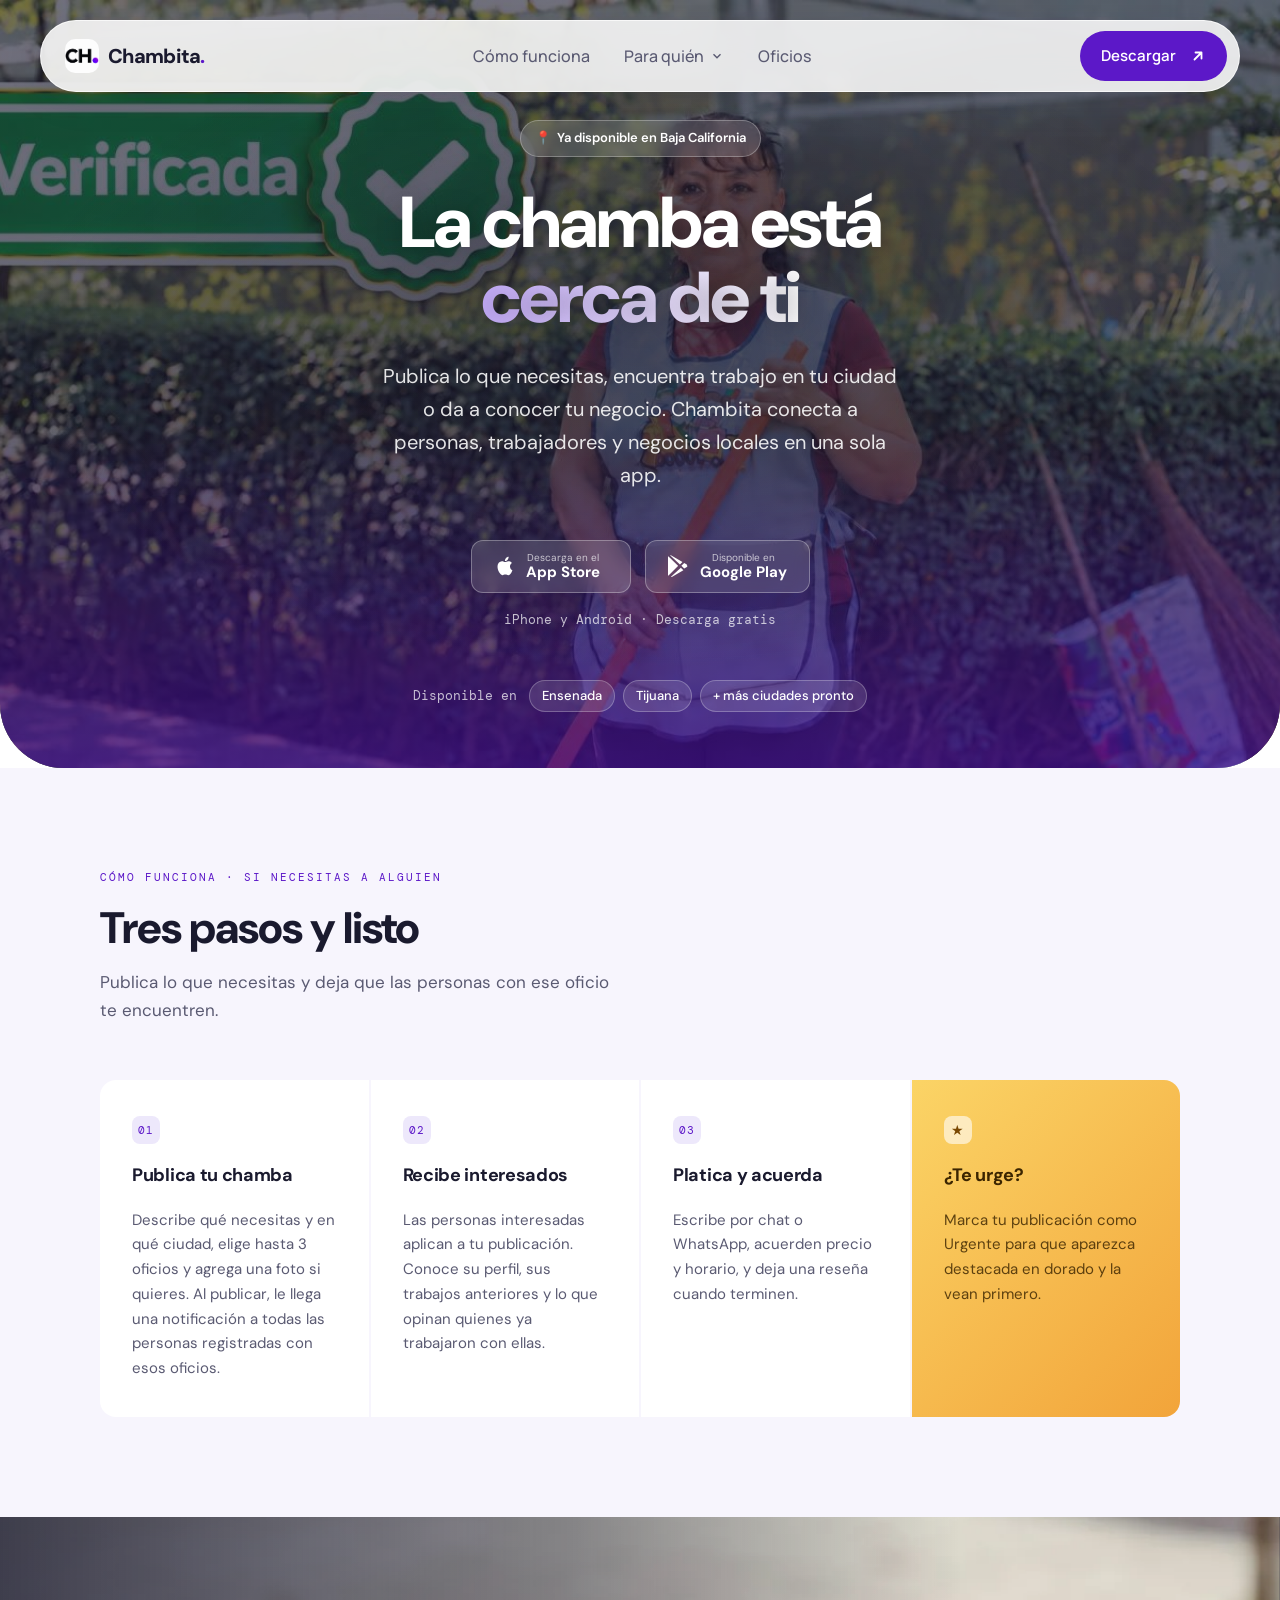
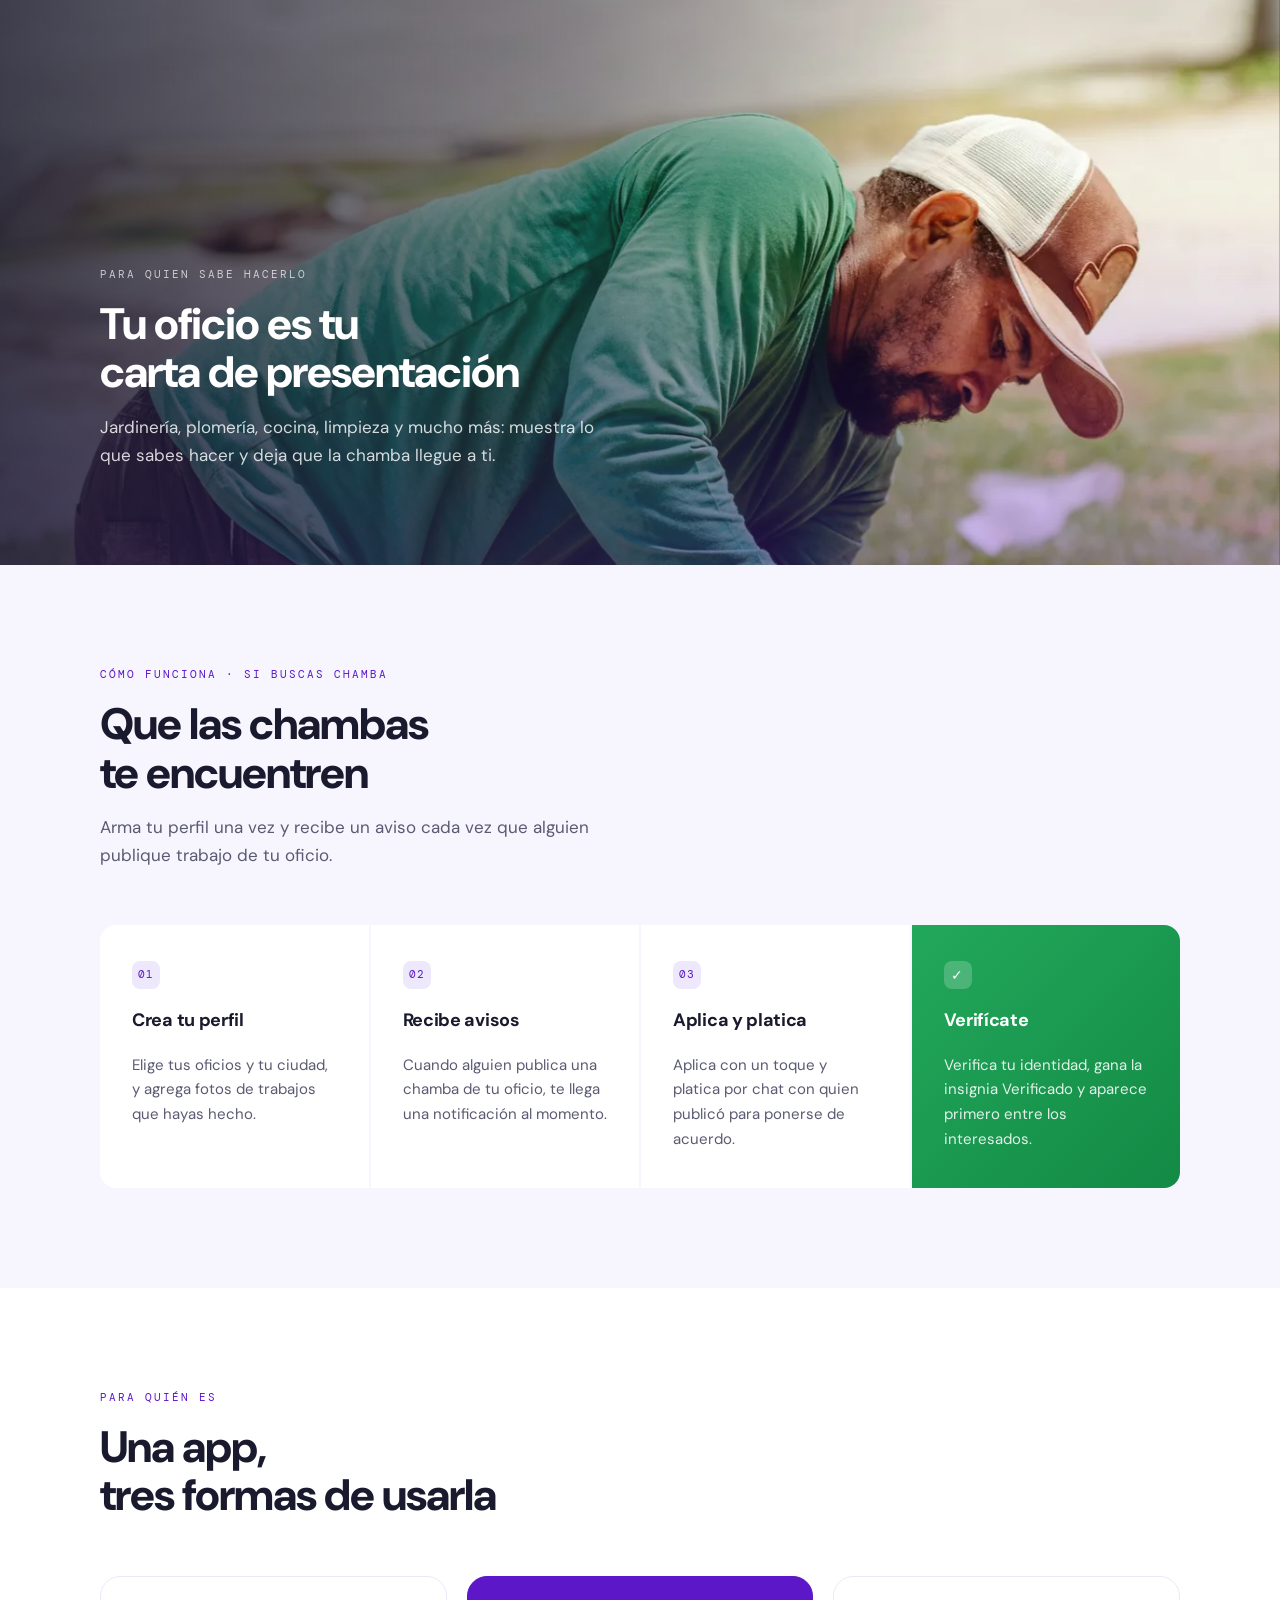
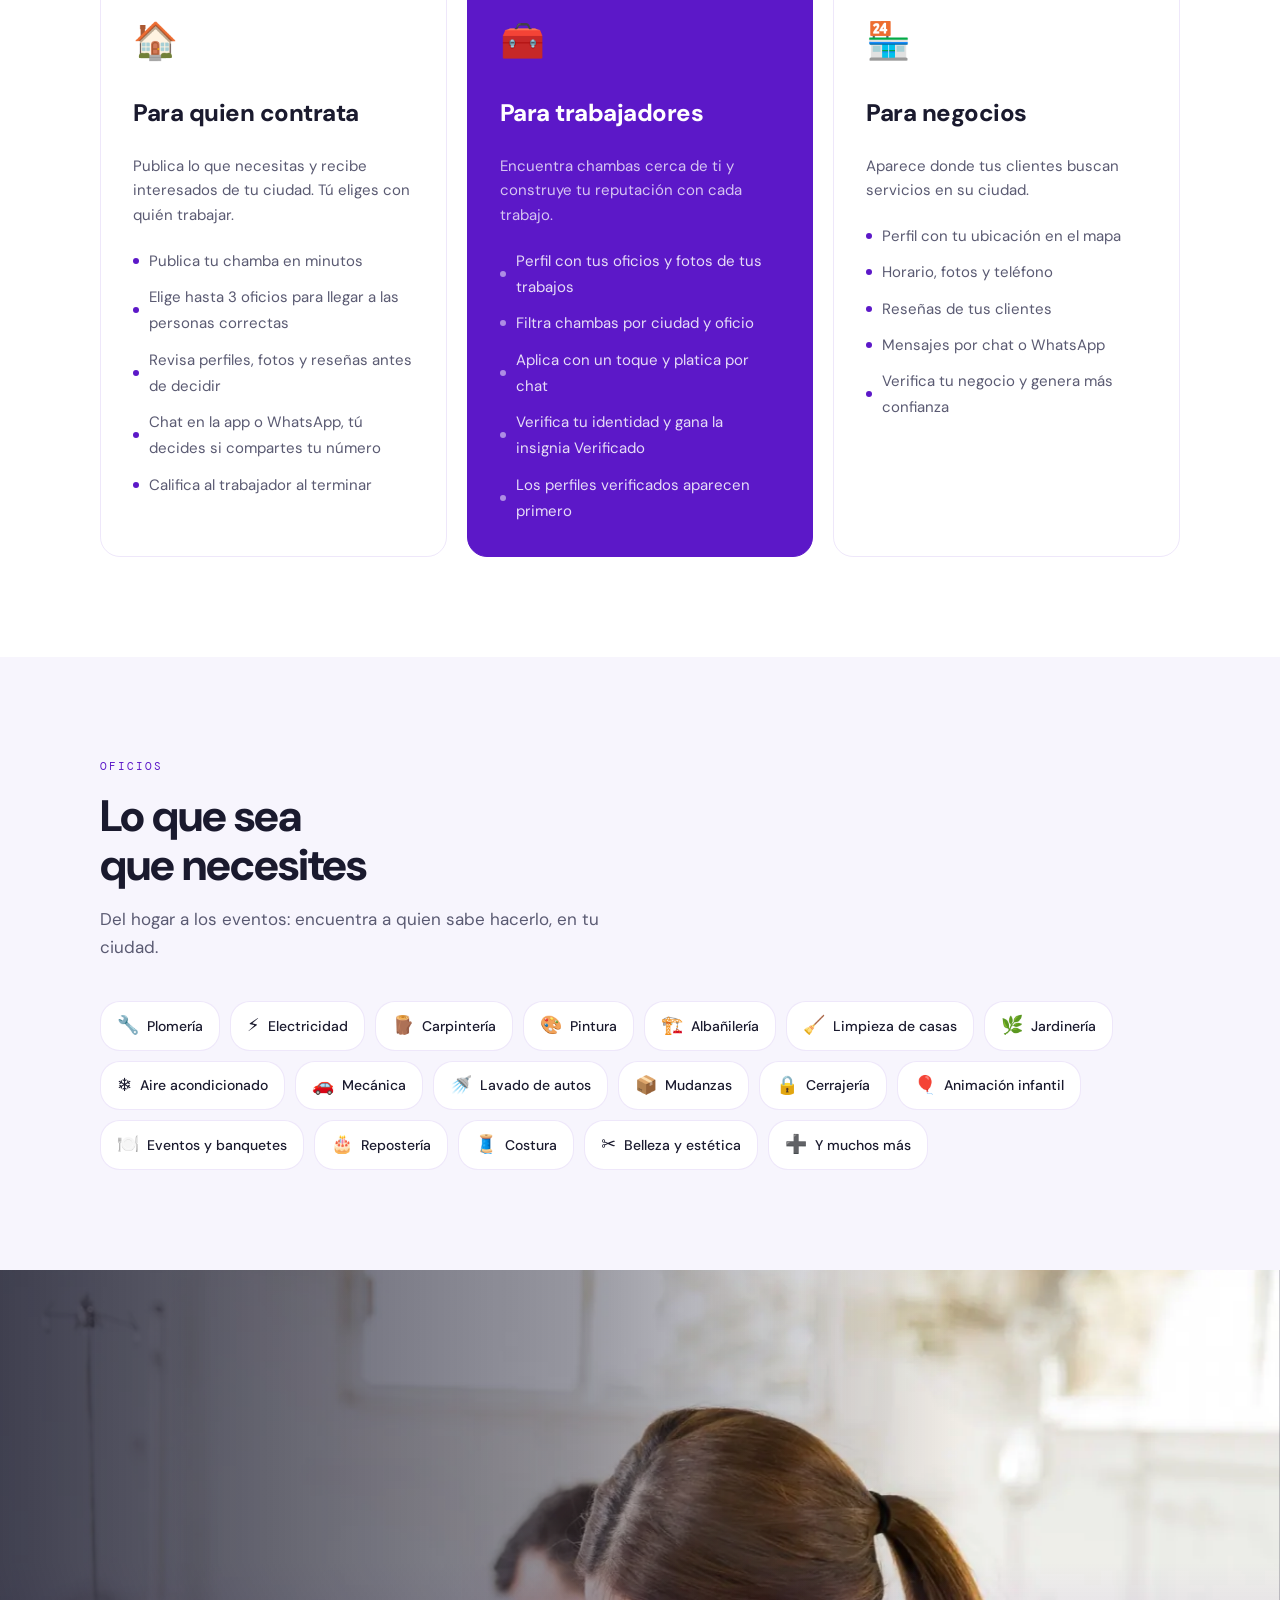
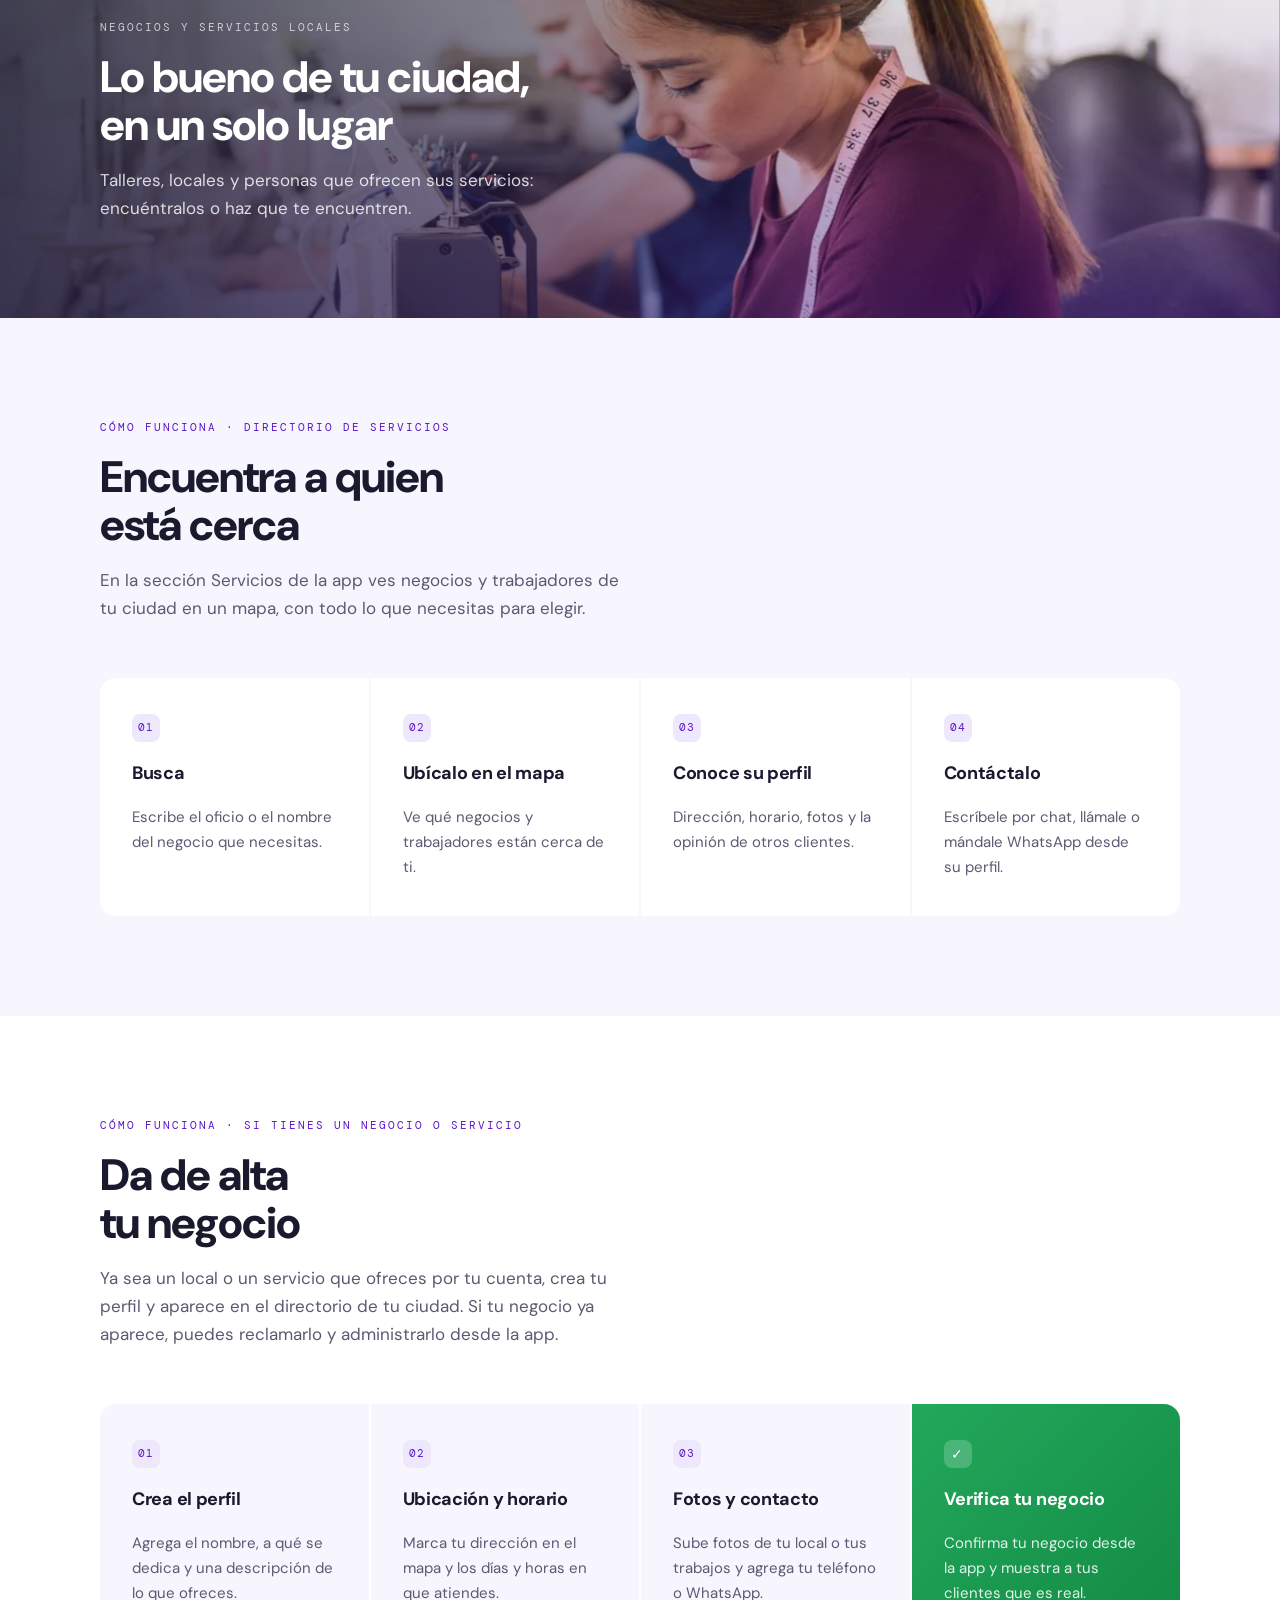
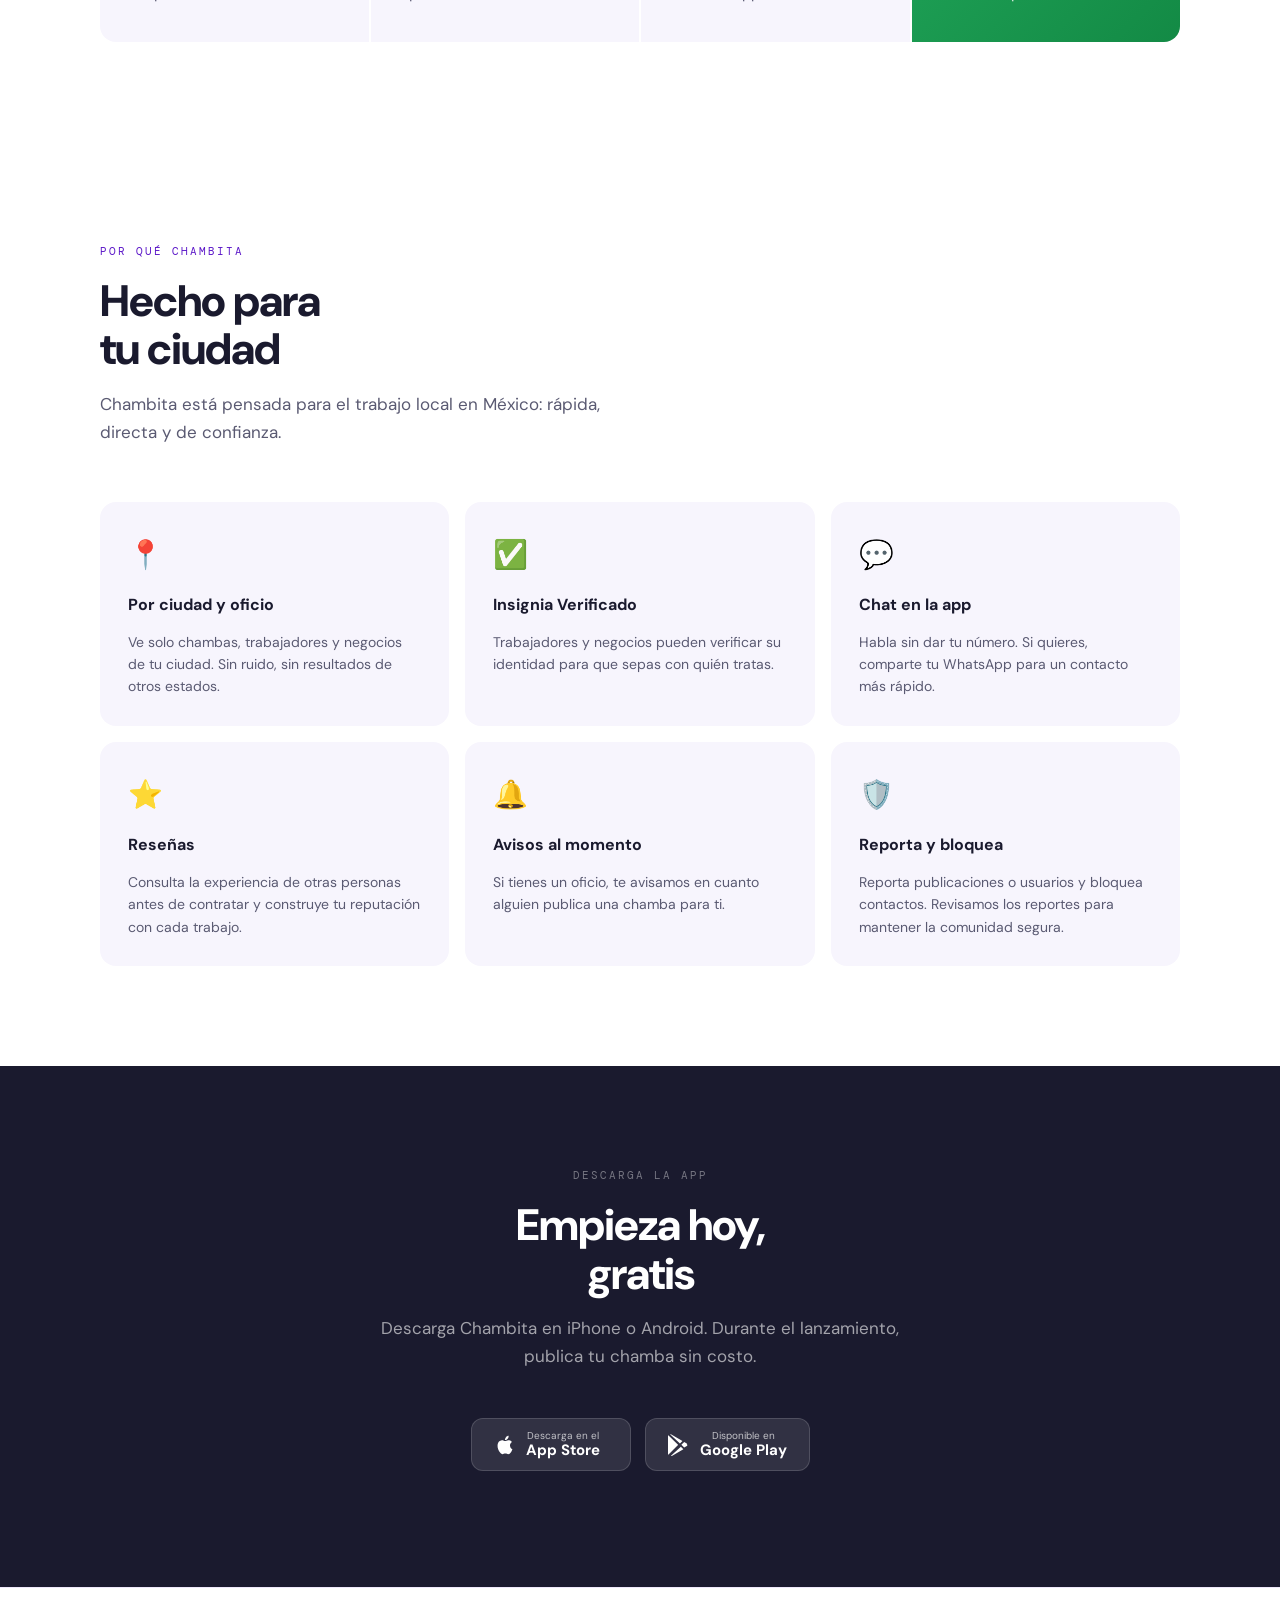
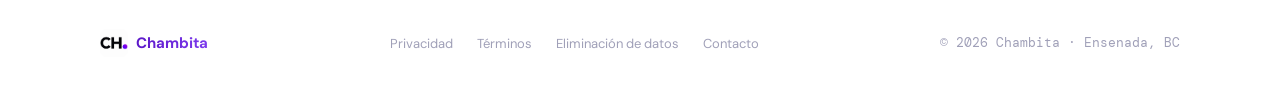
==== index.html @ f98dd7d7 "Add business sign-up section and rewrite parallax copy" ====
<!doctype html>
<html lang="es">
<head>
  <meta charset="UTF-8" />
  <meta name="viewport" content="width=device-width, initial-scale=1.0" />
  <meta name="apple-itunes-app" content="app-id=6762499947" />
  <title>Chambita — Encuentra quién te ayude o encuentra chamba cerca de ti</title>
  <meta name="description" content="Chambita es la app para publicar trabajos, encontrar chamba y descubrir trabajadores y negocios de tu ciudad. Plomería, limpieza, construcción, eventos y más. Gratis en iPhone y Android." />
  <link
    rel="stylesheet"
    href="https://fonts.googleapis.com/css2?family=Manrope:wght@500;600&display=swap"
  />
  <link rel="stylesheet" href="/assets/css/base.css" />
  <link rel="stylesheet" href="/assets/css/document-header.css" />
  <link rel="stylesheet" href="/assets/css/landing.css" />
  <link rel="stylesheet" href="/assets/css/navigation.css" />
  <script src="/assets/js/navigation.js" defer></script>
</head>
<body>

  <a class="skip-link" href="#contenido">Saltar al contenido</a>
  <header class="landing-header" data-navigation>
    <a href="/" class="landing-brand" aria-label="Chambita, inicio">
      <img src="/assets/images/brand/chambita_logo.png" alt="" width="34" height="34" />
      <span>Chambita<span class="brand-dot">.</span></span>
    </a>
    <nav class="landing-nav" id="landing-nav" aria-label="Navegación principal">
      <a class="nav-link" href="#como-funciona">Cómo funciona</a>
      <div class="nav-disclosure">
        <a class="nav-link nav-fallback" href="#para-quien">Para quién</a>
        <button class="nav-link nav-disclosure-trigger" type="button" hidden aria-expanded="false" aria-controls="audience-panel">
          Para quién <svg viewBox="0 0 16 16" aria-hidden="true"><path d="m4 6 4 4 4-4" /></svg>
        </button>
        <div class="audience-panel" id="audience-panel" hidden>
          <p class="panel-eyebrow">¿Qué quieres hacer primero?</p>
          <div class="audience-options">
            <a class="audience-option" href="#como-funciona">
              <span class="audience-symbol" aria-hidden="true"><svg viewBox="0 0 24 24" aria-hidden="true"><path d="M3.5 10.5 12 3.5l8.5 7M5.5 9v11h13V9M10 20v-6h4v6" /></svg></span>
              <span><strong>Necesito contratar</strong><small>Publica tu chamba y recibe interesados de tu ciudad.</small></span>
            </a>
            <a class="audience-option" href="#buscar-chamba">
              <span class="audience-symbol" aria-hidden="true"><svg viewBox="0 0 16 16" aria-hidden="true"><path d="M4.5 11.5 11.5 4.5M5.5 4.5h6v6" /></svg></span>
              <span><strong>Busco chamba</strong><small>Arma tu perfil y aplica a trabajos cerca de ti.</small></span>
            </a>
          </div>
          <a class="audience-overview" href="#alta-negocio">¿Tienes un negocio o servicio? Da de alta tu perfil <span aria-hidden="true">→</span></a>
        </div>
      </div>
      <a class="nav-link" href="#oficios">Oficios</a>
    </nav>
    <div class="nav-actions">
      <a href="#descargar" class="download-link">Descargar <svg viewBox="0 0 16 16" aria-hidden="true"><path d="M4.5 11.5 11.5 4.5M5.5 4.5h6v6" /></svg></a>
      <button class="nav-toggle" type="button" aria-expanded="false" aria-controls="landing-nav" aria-label="Abrir menú" hidden>
        <span></span><span></span>
      </button>
    </div>
  </header>

  <main id="contenido">
  <section class="hero">
    <video class="hero-video" autoplay muted loop playsinline preload="auto" poster="/assets/video/portada-poster.jpg" aria-hidden="true" data-story-video>
      <source src="/assets/video/portada-640.mp4" type="video/mp4" media="(max-width: 800px)" />
      <source src="/assets/video/portada-1280.mp4" type="video/mp4" />
    </video>
    <div class="hero-overlay"></div>
    <div class="hero-content">
      <div class="hero-badge"><span>📍</span> Ya disponible en Baja California</div>
      <h1>La chamba está<br /><em>cerca de ti</em></h1>
      <p class="hero-sub">Publica lo que necesitas, encuentra trabajo en tu ciudad o da a conocer tu negocio. Chambita conecta a personas, trabajadores y negocios locales en una sola app.</p>
      <div class="store-buttons">
        <a href="https://apps.apple.com/app/id6762499947" class="store-btn">
          <svg viewBox="0 0 24 24" fill="white"><path d="M18.71 19.5c-.83 1.24-1.71 2.45-3.05 2.47-1.34.03-1.77-.79-3.29-.79-1.53 0-2 .77-3.27.82-1.31.05-2.3-1.32-3.14-2.53C4.25 17 2.94 12.45 4.7 9.39c.87-1.52 2.43-2.48 4.12-2.51 1.28-.02 2.5.87 3.29.87.78 0 2.26-1.07 3.8-.91.65.03 2.47.26 3.64 1.98-.09.06-2.17 1.28-2.15 3.81.03 3.02 2.65 4.03 2.68 4.04-.03.07-.42 1.44-1.38 2.83M13 3.5c.73-.83 1.94-1.46 2.94-1.5.13 1.17-.34 2.35-1.04 3.19-.69.85-1.83 1.51-2.95 1.42-.15-1.15.41-2.35 1.05-3.11z"/></svg>
          <div class="store-btn-text"><span class="store-btn-sub">Descarga en el</span><span class="store-btn-name">App Store</span></div>
        </a>
        <a href="https://play.google.com/store/apps/details?id=com.chambita" class="store-btn">
          <svg viewBox="0 0 24 24" fill="white"><path d="M3.18 23.76c.3.17.64.22.99.14l12.6-7.28-2.75-2.75-10.84 9.89zM.23 1.46C.09 1.76 0 2.1 0 2.5v19c0 .4.09.74.23 1.04l.07.07 10.64-10.64v-.25L.3 1.39l-.07.07zM20.54 10.27l-2.88-1.66-3.08 3.08 3.08 3.08 2.9-1.67c.83-.48.83-1.25-.02-1.83zM3.18.24l12.6 7.28-2.75 2.75L2.19.38C2.52.17 2.9.1 3.18.24z"/></svg>
          <div class="store-btn-text"><span class="store-btn-sub">Disponible en</span><span class="store-btn-name">Google Play</span></div>
        </a>
      </div>
      <p class="store-note">iPhone y Android · Descarga gratis</p>
      <div class="cities">
        <span class="cities-label">Disponible en</span>
        <span class="city-pill">Ensenada</span>
        <span class="city-pill">Tijuana</span>
        <span class="city-pill">+ más ciudades pronto</span>
      </div>
    </div>
  </section>

  <section class="how" id="como-funciona">
    <div class="container">
      <div class="section-label">Cómo funciona · Si necesitas a alguien</div>
      <h2 class="section-title">Tres pasos y listo</h2>
      <p class="section-sub">Publica lo que necesitas y deja que las personas con ese oficio te encuentren.</p>
      <div class="how-grid">
        <div class="how-card">
          <div class="how-num">01</div>
          <h3>Publica tu chamba</h3>
          <p>Describe qué necesitas y en qué ciudad, elige hasta 3 oficios y agrega una foto si quieres. Al publicar, le llega una notificación a todas las personas registradas con esos oficios.</p>
        </div>
        <div class="how-card">
          <div class="how-num">02</div>
          <h3>Recibe interesados</h3>
          <p>Las personas interesadas aplican a tu publicación. Conoce su perfil, sus trabajos anteriores y lo que opinan quienes ya trabajaron con ellas.</p>
        </div>
        <div class="how-card">
          <div class="how-num">03</div>
          <h3>Platica y acuerda</h3>
          <p>Escribe por chat o WhatsApp, acuerden precio y horario, y deja una reseña cuando terminen.</p>
        </div>
        <div class="how-card is-urgent">
          <div class="how-num">★</div>
          <h3>¿Te urge?</h3>
          <p>Marca tu publicación como Urgente para que aparezca destacada en dorado y la vean primero.</p>
        </div>
      </div>
    </div>
  </section>

  <section class="parallax-band jardineria" data-parallax aria-label="Para quien sabe hacerlo">
    <picture class="parallax-media">
      <source type="image/webp" srcset="/assets/images/jardineria-960.webp 960w, /assets/images/jardineria-1920.webp 1920w" sizes="100vw" />
      <img src="/assets/images/jardineria-1920.jpg" srcset="/assets/images/jardineria-960.jpg 960w, /assets/images/jardineria-1920.jpg 1920w" sizes="100vw" alt="Jardinero recortando el pasto de un jardín" width="1920" height="1280" loading="lazy" decoding="async" />
    </picture>
    <div class="parallax-overlay"></div>
    <div class="parallax-content">
      <div class="container">
        <div class="section-label">Para quien sabe hacerlo</div>
        <h2 class="section-title">Tu oficio es tu<br />carta de presentación</h2>
        <p class="section-sub">Jardinería, plomería, cocina, limpieza y mucho más: muestra lo que sabes hacer y deja que la chamba llegue a ti.</p>
      </div>
    </div>
  </section>

  <section class="how" id="buscar-chamba">
    <div class="container">
      <div class="section-label">Cómo funciona · Si buscas chamba</div>
      <h2 class="section-title">Que las chambas<br />te encuentren</h2>
      <p class="section-sub">Arma tu perfil una vez y recibe un aviso cada vez que alguien publique trabajo de tu oficio.</p>
      <div class="how-grid">
        <div class="how-card">
          <div class="how-num">01</div>
          <h3>Crea tu perfil</h3>
          <p>Elige tus oficios y tu ciudad, y agrega fotos de trabajos que hayas hecho.</p>
        </div>
        <div class="how-card">
          <div class="how-num">02</div>
          <h3>Recibe avisos</h3>
          <p>Cuando alguien publica una chamba de tu oficio, te llega una notificación al momento.</p>
        </div>
        <div class="how-card">
          <div class="how-num">03</div>
          <h3>Aplica y platica</h3>
          <p>Aplica con un toque y platica por chat con quien publicó para ponerse de acuerdo.</p>
        </div>
        <div class="how-card is-verified">
          <div class="how-num">✓</div>
          <h3>Verifícate</h3>
          <p>Verifica tu identidad, gana la insignia Verificado y aparece primero entre los interesados.</p>
        </div>
      </div>
    </div>
  </section>

  <section id="para-quien">
    <div class="container">
      <div class="section-label">Para quién es</div>
      <h2 class="section-title">Una app,<br />tres formas de usarla</h2>
      <div class="forwho-grid">
        <div class="forwho-card" id="contratar">
          <div class="audience-icon">🏠</div>
          <h3>Para quien contrata</h3>
          <p>Publica lo que necesitas y recibe interesados de tu ciudad. Tú eliges con quién trabajar.</p>
          <ul class="forwho-list">
            <li>Publica tu chamba en minutos</li>
            <li>Elige hasta 3 oficios para llegar a las personas correctas</li>
            <li>Revisa perfiles, fotos y reseñas antes de decidir</li>
            <li>Chat en la app o WhatsApp, tú decides si compartes tu número</li>
            <li>Califica al trabajador al terminar</li>
          </ul>
        </div>
        <div class="forwho-card accent" id="trabajadores">
          <div class="audience-icon">🧰</div>
          <h3>Para trabajadores</h3>
          <p>Encuentra chambas cerca de ti y construye tu reputación con cada trabajo.</p>
          <ul class="forwho-list">
            <li>Perfil con tus oficios y fotos de tus trabajos</li>
            <li>Filtra chambas por ciudad y oficio</li>
            <li>Aplica con un toque y platica por chat</li>
            <li>Verifica tu identidad y gana la insignia Verificado</li>
            <li>Los perfiles verificados aparecen primero</li>
          </ul>
        </div>
        <div class="forwho-card" id="negocios">
          <div class="audience-icon">🏪</div>
          <h3>Para negocios</h3>
          <p>Aparece donde tus clientes buscan servicios en su ciudad.</p>
          <ul class="forwho-list">
            <li>Perfil con tu ubicación en el mapa</li>
            <li>Horario, fotos y teléfono</li>
            <li>Reseñas de tus clientes</li>
            <li>Mensajes por chat o WhatsApp</li>
            <li>Verifica tu negocio y genera más confianza</li>
          </ul>
        </div>
      </div>
    </div>
  </section>

  <section class="trades" id="oficios">
    <div class="container">
      <div class="section-label">Oficios</div>
      <h2 class="section-title">Lo que sea<br />que necesites</h2>
      <p class="section-sub">Del hogar a los eventos: encuentra a quien sabe hacerlo, en tu ciudad.</p>
      <div class="trades-grid">
        <div class="trade-pill"><span>🔧</span> Plomería</div>
        <div class="trade-pill"><span>⚡</span> Electricidad</div>
        <div class="trade-pill"><span>🪵</span> Carpintería</div>
        <div class="trade-pill"><span>🎨</span> Pintura</div>
        <div class="trade-pill"><span>🏗️</span> Albañilería</div>
        <div class="trade-pill"><span>🧹</span> Limpieza de casas</div>
        <div class="trade-pill"><span>🌿</span> Jardinería</div>
        <div class="trade-pill"><span>❄️</span> Aire acondicionado</div>
        <div class="trade-pill"><span>🚗</span> Mecánica</div>
        <div class="trade-pill"><span>🚿</span> Lavado de autos</div>
        <div class="trade-pill"><span>📦</span> Mudanzas</div>
        <div class="trade-pill"><span>🔒</span> Cerrajería</div>
        <div class="trade-pill"><span>🎈</span> Animación infantil</div>
        <div class="trade-pill"><span>🍽️</span> Eventos y banquetes</div>
        <div class="trade-pill"><span>🎂</span> Repostería</div>
        <div class="trade-pill"><span>🧵</span> Costura</div>
        <div class="trade-pill"><span>✂️</span> Belleza y estética</div>
        <div class="trade-pill"><span>➕</span> Y muchos más</div>
      </div>
    </div>
  </section>

  <section class="parallax-band costura" data-parallax aria-label="Negocios y servicios locales">
    <picture class="parallax-media">
      <source type="image/webp" srcset="/assets/images/costura-960.webp 960w, /assets/images/costura-1920.webp 1920w" sizes="100vw" />
      <img src="/assets/images/costura-1920.jpg" srcset="/assets/images/costura-960.jpg 960w, /assets/images/costura-1920.jpg 1920w" sizes="100vw" alt="Costurera trabajando en una máquina de coser en un taller" width="1920" height="1280" loading="lazy" decoding="async" />
    </picture>
    <div class="parallax-overlay"></div>
    <div class="parallax-content">
      <div class="container">
        <div class="section-label">Negocios y servicios locales</div>
        <h2 class="section-title">Lo bueno de tu ciudad,<br />en un solo lugar</h2>
        <p class="section-sub">Talleres, locales y personas que ofrecen sus servicios: encuéntralos o haz que te encuentren.</p>
      </div>
    </div>
  </section>

  <section class="how" id="directorio">
    <div class="container">
      <div class="section-label">Cómo funciona · Directorio de servicios</div>
      <h2 class="section-title">Encuentra a quien<br />está cerca</h2>
      <p class="section-sub">En la sección Servicios de la app ves negocios y trabajadores de tu ciudad en un mapa, con todo lo que necesitas para elegir.</p>
      <div class="how-grid">
        <div class="how-card">
          <div class="how-num">01</div>
          <h3>Busca</h3>
          <p>Escribe el oficio o el nombre del negocio que necesitas.</p>
        </div>
        <div class="how-card">
          <div class="how-num">02</div>
          <h3>Ubícalo en el mapa</h3>
          <p>Ve qué negocios y trabajadores están cerca de ti.</p>
        </div>
        <div class="how-card">
          <div class="how-num">03</div>
          <h3>Conoce su perfil</h3>
          <p>Dirección, horario, fotos y la opinión de otros clientes.</p>
        </div>
        <div class="how-card">
          <div class="how-num">04</div>
          <h3>Contáctalo</h3>
          <p>Escríbele por chat, llámale o mándale WhatsApp desde su perfil.</p>
        </div>
      </div>
    </div>
  </section>

  <section class="how is-alt" id="alta-negocio">
    <div class="container">
      <div class="section-label">Cómo funciona · Si tienes un negocio o servicio</div>
      <h2 class="section-title">Da de alta<br />tu negocio</h2>
      <p class="section-sub">Ya sea un local o un servicio que ofreces por tu cuenta, crea tu perfil y aparece en el directorio de tu ciudad. Si tu negocio ya aparece, puedes reclamarlo y administrarlo desde la app.</p>
      <div class="how-grid">
        <div class="how-card">
          <div class="how-num">01</div>
          <h3>Crea el perfil</h3>
          <p>Agrega el nombre, a qué se dedica y una descripción de lo que ofreces.</p>
        </div>
        <div class="how-card">
          <div class="how-num">02</div>
          <h3>Ubicación y horario</h3>
          <p>Marca tu dirección en el mapa y los días y horas en que atiendes.</p>
        </div>
        <div class="how-card">
          <div class="how-num">03</div>
          <h3>Fotos y contacto</h3>
          <p>Sube fotos de tu local o tus trabajos y agrega tu teléfono o WhatsApp.</p>
        </div>
        <div class="how-card is-verified">
          <div class="how-num">✓</div>
          <h3>Verifica tu negocio</h3>
          <p>Confirma tu negocio desde la app y muestra a tus clientes que es real.</p>
        </div>
      </div>
    </div>
  </section>

  <section>
    <div class="container">
      <div class="section-label">Por qué Chambita</div>
      <h2 class="section-title">Hecho para<br />tu ciudad</h2>
      <p class="section-sub">Chambita está pensada para el trabajo local en México: rápida, directa y de confianza.</p>
      <div class="features-grid">
        <div class="feature-card"><div class="feature-icon">📍</div><h3>Por ciudad y oficio</h3><p>Ve solo chambas, trabajadores y negocios de tu ciudad. Sin ruido, sin resultados de otros estados.</p></div>
        <div class="feature-card"><div class="feature-icon">✅</div><h3>Insignia Verificado</h3><p>Trabajadores y negocios pueden verificar su identidad para que sepas con quién tratas.</p></div>
        <div class="feature-card"><div class="feature-icon">💬</div><h3>Chat en la app</h3><p>Habla sin dar tu número. Si quieres, comparte tu WhatsApp para un contacto más rápido.</p></div>
        <div class="feature-card"><div class="feature-icon">⭐</div><h3>Reseñas</h3><p>Consulta la experiencia de otras personas antes de contratar y construye tu reputación con cada trabajo.</p></div>
        <div class="feature-card"><div class="feature-icon">🔔</div><h3>Avisos al momento</h3><p>Si tienes un oficio, te avisamos en cuanto alguien publica una chamba para ti.</p></div>
        <div class="feature-card"><div class="feature-icon">🛡️</div><h3>Reporta y bloquea</h3><p>Reporta publicaciones o usuarios y bloquea contactos. Revisamos los reportes para mantener la comunidad segura.</p></div>
      </div>
    </div>
  </section>

  <section class="cta-section" id="descargar">
    <div class="container">
      <div class="section-label">Descarga la app</div>
      <h2 class="section-title">Empieza hoy,<br />gratis</h2>
      <p class="section-sub">Descarga Chambita en iPhone o Android. Durante el lanzamiento, publica tu chamba sin costo.</p>
      <div class="store-buttons">
        <a href="https://apps.apple.com/app/id6762499947" class="store-btn">
          <svg viewBox="0 0 24 24" fill="white"><path d="M18.71 19.5c-.83 1.24-1.71 2.45-3.05 2.47-1.34.03-1.77-.79-3.29-.79-1.53 0-2 .77-3.27.82-1.31.05-2.3-1.32-3.14-2.53C4.25 17 2.94 12.45 4.7 9.39c.87-1.52 2.43-2.48 4.12-2.51 1.28-.02 2.5.87 3.29.87.78 0 2.26-1.07 3.8-.91.65.03 2.47.26 3.64 1.98-.09.06-2.17 1.28-2.15 3.81.03 3.02 2.65 4.03 2.68 4.04-.03.07-.42 1.44-1.38 2.83M13 3.5c.73-.83 1.94-1.46 2.94-1.5.13 1.17-.34 2.35-1.04 3.19-.69.85-1.83 1.51-2.95 1.42-.15-1.15.41-2.35 1.05-3.11z"/></svg>
          <div class="store-btn-text"><span class="store-btn-sub">Descarga en el</span><span class="store-btn-name">App Store</span></div>
        </a>
        <a href="https://play.google.com/store/apps/details?id=com.chambita" class="store-btn">
          <svg viewBox="0 0 24 24" fill="white"><path d="M3.18 23.76c.3.17.64.22.99.14l12.6-7.28-2.75-2.75-10.84 9.89zM.23 1.46C.09 1.76 0 2.1 0 2.5v19c0 .4.09.74.23 1.04l.07.07 10.64-10.64v-.25L.3 1.39l-.07.07zM20.54 10.27l-2.88-1.66-3.08 3.08 3.08 3.08 2.9-1.67c.83-.48.83-1.25-.02-1.83zM3.18.24l12.6 7.28-2.75 2.75L2.19.38C2.52.17 2.9.1 3.18.24z"/></svg>
          <div class="store-btn-text"><span class="store-btn-sub">Disponible en</span><span class="store-btn-name">Google Play</span></div>
        </a>
      </div>
    </div>
  </section>

  </main>

  <footer>
    <div class="footer-inner">
      <div class="footer-logo">
        <img src="/assets/images/brand/chambita_logo.png" alt="Chambita" />
        <span>Chambita</span>
      </div>
      <ul class="footer-links">
        <li><a href="/privacy">Privacidad</a></li>
        <li><a href="/terms">Términos</a></li>
        <li><a href="/data-deletion">Eliminación de datos</a></li>
        <li><a href="mailto:dev@chambita.app">Contacto</a></li>
      </ul>
      <p class="footer-copy">© 2026 Chambita · Ensenada, BC</p>
    </div>
  </footer>

  <script src="/assets/js/parallax.js" defer></script>
  <script src="/assets/js/story-video.js" defer></script>
</body>
</html>
---- assets/css/base.css ----
@import url('https://fonts.googleapis.com/css2?family=DM+Sans:ital,opsz,wght@0,9..40,300;0,9..40,400;0,9..40,500;0,9..40,600;0,9..40,700;1,9..40,300&family=DM+Mono:wght@400;500&display=swap');

:root {
  --bg:       #ffffff;
  --surface:  #f7f5fd;
  --border:   rgba(92, 24, 200, 0.1);
  --text:     #1a1a2e;
  --muted:    #5a5a72;
  --faint:    #a0a0b8;
  --accent:   #5c18c8;
  --accent2:  #7c3aed;
  --accent-light: #ede8fb;
  --danger:   #e53e3e;
  --success:  #38a169;
  --mono:     'DM Mono', monospace;
  --sans:     'DM Sans', system-ui, sans-serif;
}

*, *::before, *::after { box-sizing: border-box; margin: 0; padding: 0; }
html { scroll-behavior: smooth; }

body {
  font-family: var(--sans);
  font-size: 17px;
  background: var(--bg);
  color: var(--text);
  line-height: 1.75;
  -webkit-font-smoothing: antialiased;
}


:focus-visible { outline: 3px solid var(--accent2); outline-offset: 4px; }
@media (prefers-reduced-motion: reduce) { html { scroll-behavior: auto; } }

/* ── Global ── */
a { color: var(--accent2); text-decoration: none; }
a:hover { text-decoration: underline; }
strong { color: var(--text); font-weight: 600; }
---- assets/css/document-header.css ----
/* Shared header and document navigation. */

.site-header {
  position: sticky;
  top: 0;
  z-index: 100;
  background: rgba(255,255,255,0.92);
  backdrop-filter: blur(12px);
  border-bottom: 1px solid var(--border);
  padding: 0 32px;
  height: 60px;
  display: flex;
  align-items: center;
  justify-content: space-between;
}

.site-header-logo {
  display: flex;
  align-items: center;
  gap: 10px;
  text-decoration: none;
}

.site-header-logo img {
  width: 34px;
  height: 34px;
  border-radius: 8px;
}

.site-header-logo span {
  font-size: 16px;
  font-weight: 800;
  background: linear-gradient(90deg, #5c18c8, #7c3aed);
  -webkit-background-clip: text;
  -webkit-text-fill-color: transparent;
  letter-spacing: -0.3px;
}

.site-header-nav {
  display: flex;
  align-items: center;
  gap: 24px;
}

.site-header-nav a {
  font-size: 13px;
  color: var(--faint);
  text-decoration: none;
  transition: color 0.15s;
}

.site-header-nav a:hover,
.site-header-nav a.active { color: var(--accent); }
---- assets/css/landing.css ----
/* ── Hero ── */
.hero {
  min-height: 78svh;
  display: flex;
  flex-direction: column;
  align-items: center;
  justify-content: center;
  text-align: center;
  padding: 120px 24px 56px;
  position: relative;
  overflow: hidden;
  background: var(--text);
  color: #fff;
  border-radius: 0 0 64px 64px;
}


.hero-video {
  position: absolute;
  inset: 0;
  width: 100%;
  height: 100%;
  object-fit: cover;
  object-position: center;
}

.hero-overlay {
  position: absolute;
  inset: 0;
  background:
    radial-gradient(ellipse 70% 60% at 50% 45%, rgba(26,26,46,0.4) 0%, rgba(26,26,46,0) 70%),
    linear-gradient(180deg, rgba(26,26,46,0.62) 0%, rgba(26,26,46,0.68) 55%, rgba(60,14,130,0.82) 100%);
  pointer-events: none;
}

.hero-content {
  position: relative;
  display: flex;
  flex-direction: column;
  align-items: center;
}

.hero-badge {
  display: inline-flex;
  align-items: center;
  gap: 6px;
  background: rgba(255,255,255,0.14);
  color: #fff;
  font-size: 13px;
  font-weight: 600;
  padding: 6px 14px;
  border-radius: 20px;
  margin-bottom: 28px;
  border: 1px solid rgba(255,255,255,0.28);
  backdrop-filter: blur(8px);
}

.hero h1 {
  font-size: clamp(40px, 7vw, 72px);
  font-weight: 800;
  letter-spacing: -2px;
  line-height: 1.05;
  color: #fff;
  margin-bottom: 24px;
  max-width: 780px;
  text-shadow: 0 2px 24px rgba(0,0,0,0.25);
}

.hero h1 em {
  font-style: normal;
  background: linear-gradient(90deg, #c9b0ff, #ffffff);
  -webkit-background-clip: text;
  -webkit-text-fill-color: transparent;
}

.hero-sub {
  font-size: clamp(16px, 2.5vw, 20px);
  color: rgba(255,255,255,0.88);
  line-height: 1.65;
  max-width: 520px;
  margin-bottom: 48px;
}

.hero .store-btn {
  background: rgba(255,255,255,0.14);
  border: 1px solid rgba(255,255,255,0.3);
  backdrop-filter: blur(8px);
}

.hero .store-btn:hover { background: rgba(255,255,255,0.24); opacity: 1; }
.hero .store-note { color: rgba(255,255,255,0.72); }
.hero .cities-label { color: rgba(255,255,255,0.72); }

.hero .city-pill {
  color: #fff;
  background: rgba(255,255,255,0.12);
  border-color: rgba(255,255,255,0.25);
}

/* ── Store buttons ── */
.store-buttons {
  display: flex;
  align-items: center;
  gap: 14px;
  flex-wrap: wrap;
  justify-content: center;
  margin-bottom: 16px;
}

.store-btn {
  display: flex;
  align-items: center;
  gap: 10px;
  background: var(--text);
  color: #fff;
  padding: 12px 22px;
  border-radius: 12px;
  transition: opacity 0.15s, transform 0.1s;
  min-width: 160px;
  text-decoration: none;
}

.store-btn:hover { opacity: 0.85; transform: translateY(-1px); text-decoration: none; }
.store-btn svg { width: 22px; height: 22px; flex-shrink: 0; }
.store-btn-text { display: flex; flex-direction: column; }
.store-btn-sub  { font-size: 10px; opacity: 0.7; line-height: 1; margin-bottom: 2px; }
.store-btn-name { font-size: 15px; font-weight: 700; line-height: 1; }
.store-note { font-size: 13px; color: var(--faint); font-family: var(--mono); }

.cities {
  display: flex;
  align-items: center;
  gap: 8px;
  flex-wrap: wrap;
  justify-content: center;
  margin-top: 48px;
}

.cities-label { font-size: 13px; color: var(--faint); font-family: var(--mono); margin-right: 4px; }

.city-pill {
  font-size: 13px;
  color: var(--muted);
  background: var(--surface);
  border: 1px solid var(--border);
  border-radius: 20px;
  padding: 4px 12px;
  font-weight: 500;
}

/* ── Sections ── */
section { padding: 100px 24px; }
.container { max-width: 1080px; margin: 0 auto; }

.section-label {
  font-family: var(--mono);
  font-size: 11px;
  letter-spacing: 2px;
  text-transform: uppercase;
  color: var(--accent);
  margin-bottom: 16px;
}

.section-title {
  font-size: clamp(28px, 4vw, 44px);
  font-weight: 800;
  letter-spacing: -1px;
  line-height: 1.1;
  color: var(--text);
  margin-bottom: 16px;
}

.section-sub { font-size: 17px; color: var(--muted); line-height: 1.65; max-width: 520px; }

/* ── How ── */
.how { background: var(--surface); }
.how.is-alt { background: var(--bg); }
.how.is-alt .how-card:not(.is-verified):not(.is-urgent) { background: var(--surface); }

.how-grid {
  display: grid;
  grid-template-columns: repeat(auto-fit, minmax(220px, 1fr));
  gap: 2px;
  margin-top: 56px;
}

.how-card {
  background: var(--bg);
  padding: 36px 32px;
  display: flex;
  flex-direction: column;
  gap: 16px;
}

.how-card:first-child { border-radius: 16px 0 0 16px; }
.how-card:last-child  { border-radius: 0 16px 16px 0; }

.how-num {
  font-family: var(--mono);
  font-size: 11px;
  color: var(--accent);
  letter-spacing: 1px;
  background: var(--accent-light);
  width: 28px;
  height: 28px;
  border-radius: 8px;
  display: flex;
  align-items: center;
  justify-content: center;
}

.how-card h3 { font-size: 18px; font-weight: 700; letter-spacing: -0.3px; color: var(--text); }
.how-card p  { font-size: 15px; color: var(--muted); line-height: 1.65; }

.how-card.is-urgent { background: linear-gradient(135deg, #fbd466 0%, #f2a43a 100%); }
.how-card.is-urgent .how-num { background: rgba(255, 255, 255, 0.6); color: #7a4800; font-size: 14px; }
.how-card.is-urgent h3 { color: #3b2500; }
.how-card.is-urgent p  { color: rgba(59, 37, 0, 0.82); }

.how-card.is-verified { background: linear-gradient(135deg, #22a85b 0%, #138a45 100%); }
.how-card.is-verified .how-num { background: rgba(255, 255, 255, 0.2); color: #fff; font-size: 14px; }
.how-card.is-verified h3 { color: #fff; }
.how-card.is-verified p  { color: rgba(255, 255, 255, 0.88); }

/* ── For who ── */
.forwho-grid { display: grid; grid-template-columns: repeat(3, 1fr); gap: 20px; margin-top: 56px; }

.forwho-card {
  border: 1px solid var(--border);
  border-radius: 20px;
  padding: 32px;
  display: flex;
  flex-direction: column;
  gap: 20px;
}

.forwho-card.accent { background: var(--accent); border-color: var(--accent); }

.forwho-card h3 { font-size: 24px; font-weight: 800; letter-spacing: -0.5px; color: var(--text); }
.forwho-card.accent h3 { color: #fff; }
.forwho-card p  { font-size: 15px; color: var(--muted); line-height: 1.65; }
.forwho-card.accent p { color: rgba(255,255,255,0.75); }

.forwho-list { list-style: none; display: flex; flex-direction: column; gap: 10px; }

.forwho-list li {
  display: flex;
  align-items: center;
  gap: 10px;
  font-size: 15px;
  color: var(--muted);
}

.forwho-card.accent .forwho-list li { color: rgba(255,255,255,0.85); }

.forwho-list li::before {
  content: '';
  width: 6px;
  height: 6px;
  border-radius: 50%;
  background: var(--accent);
  flex-shrink: 0;
}

.forwho-card.accent .forwho-list li::before { background: rgba(255,255,255,0.5); }

@media (max-width: 960px) {
  .forwho-grid { grid-template-columns: 1fr; }
}

/* ── Features ── */
.features-grid {
  display: grid;
  grid-template-columns: repeat(auto-fit, minmax(280px, 1fr));
  gap: 16px;
  margin-top: 56px;
}

.feature-card {
  background: var(--surface);
  border-radius: 16px;
  padding: 28px;
  display: flex;
  flex-direction: column;
  gap: 12px;
}

.feature-icon { font-size: 28px; }
.feature-card h3 { font-size: 16px; font-weight: 700; color: var(--text); }
.feature-card p  { font-size: 14px; color: var(--muted); line-height: 1.6; }

/* ── Trades ── */
.trades { background: var(--surface); }

.trades-grid { display: flex; flex-wrap: wrap; gap: 10px; margin-top: 40px; }

.trade-pill {
  display: flex;
  align-items: center;
  gap: 8px;
  background: var(--bg);
  border: 1px solid var(--border);
  border-radius: 20px;
  padding: 8px 16px;
  font-size: 14px;
  font-weight: 500;
  color: var(--text);
  transition: border-color 0.15s;
}

.trade-pill:hover { border-color: var(--accent); }
.trade-pill span  { font-size: 18px; }

/* ── CTA ── */
.cta-section { text-align: center; background: var(--text); color: #fff; }
.cta-section .section-label { color: rgba(255,255,255,0.4); }
.cta-section .section-title { color: #fff; }
.cta-section .section-sub   { color: rgba(255,255,255,0.6); margin: 0 auto 48px; }
.cta-section .store-btn { background: rgba(255,255,255,0.1); border: 1px solid rgba(255,255,255,0.15); }
.cta-section .store-btn:hover { background: rgba(255,255,255,0.18); }

/* ── Parallax bands ── */
.parallax-band {
  position: relative;
  overflow: hidden;
  min-height: clamp(420px, 72vh, 680px);
  display: flex;
  align-items: flex-end;
  padding: 0;
  background: var(--text);
  color: #fff;
}

.parallax-media {
  position: absolute;
  inset: -42% 0;
  transform: translate3d(0, var(--parallax-shift, 0px), 0);
  will-change: transform;
}

.parallax-media img {
  width: 100%;
  height: 100%;
  object-fit: cover;
  object-position: var(--parallax-focus, center);
  display: block;
}

.parallax-band.jardineria { --parallax-focus: 68% 40%; }
.parallax-band.costura    { --parallax-focus: 62% 35%; }

.parallax-overlay {
  position: absolute;
  inset: 0;
  background:
    linear-gradient(90deg, rgba(26,26,46,0.82) 0%, rgba(26,26,46,0.45) 45%, rgba(26,26,46,0) 75%),
    linear-gradient(0deg, rgba(92,24,200,0.35) 0%, rgba(92,24,200,0) 55%);
  pointer-events: none;
}

.parallax-content {
  position: relative;
  width: 100%;
  padding: 96px 24px;
}

.parallax-content .section-label { color: rgba(255,255,255,0.7); }
.parallax-content .section-title { color: #fff; max-width: 560px; }
.parallax-content .section-sub   { color: rgba(255,255,255,0.82); }

/* ── Footer ── */
footer { border-top: 1px solid var(--border); padding: 40px 24px; }

.footer-inner {
  max-width: 1080px;
  margin: 0 auto;
  display: flex;
  align-items: center;
  justify-content: space-between;
  flex-wrap: wrap;
  gap: 20px;
}

.footer-logo { display: flex; align-items: center; gap: 8px; }
.footer-logo img { width: 28px; height: 28px; border-radius: 7px; }

.footer-logo span {
  font-size: 15px;
  font-weight: 700;
  background: linear-gradient(90deg, var(--accent), var(--accent2));
  -webkit-background-clip: text;
  -webkit-text-fill-color: transparent;
}

.footer-links { display: flex; gap: 24px; list-style: none; }
.footer-links a { font-size: 13px; color: var(--faint); transition: color 0.15s; }
.footer-links a:hover { color: var(--muted); text-decoration: none; }
.footer-copy { font-size: 13px; color: var(--faint); font-family: var(--mono); }

@media (max-width: 640px) {
  .forwho-grid { grid-template-columns: 1fr; }
  .how-card:first-child { border-radius: 16px 16px 0 0; }
  .how-card:last-child  { border-radius: 0 0 16px 16px; }
  section { padding: 72px 20px; }
  .forwho-card { padding: 28px 24px; }
  .parallax-band { min-height: 460px; }
  .parallax-band.jardineria { --parallax-focus: 80% 35%; }
  .parallax-content { padding: 64px 20px; }
  .parallax-overlay {
    background: linear-gradient(0deg, rgba(26,26,46,0.9) 0%, rgba(26,26,46,0.55) 50%, rgba(26,26,46,0.1) 100%);
  }
}

.audience-icon { font-size: 36px; }
[id] { scroll-margin-top: 112px; }

/* Hero compacto: inicio */
@media (max-width: 640px) {
  .hero {
    min-height: auto;
    padding: 112px 20px 48px;
    border-radius: 0 0 32px 32px;
  }

  .hero-badge {
    margin-bottom: 20px;
  }

  .hero-sub {
    margin-bottom: 28px;
  }

  .hero .cities {
    margin-top: 28px;
  }
}
/* Hero compacto: fin */
---- assets/css/navigation.css ----
/* Landing navigation. Legal-page headers use document-header.css. */
.landing-header {
  --nav-offset: 20px;
  position: fixed;
  inset: var(--nav-offset) 24px auto;
  margin-inline: auto;
  z-index: 100;
  max-width: 1200px;
  min-height: 72px;
  padding: 10px 12px 10px 24px;
  display: flex;
  align-items: center;
  justify-content: space-between;
  gap: 20px;
  border: 1px solid rgba(255, 255, 255, 0.7);
  border-radius: 999px;
  background: rgba(255, 255, 255, 0.95);
  box-shadow: 0 8px 36px rgba(26, 26, 46, 0.12);
  transition:
    max-width 0.25s ease,
    min-height 0.25s ease,
    box-shadow 0.25s ease,
    background 0.25s ease;
}

@supports (backdrop-filter: blur(20px)) {
  .landing-header {
    background: rgba(255, 255, 255, 0.86);
    backdrop-filter: blur(20px);
  }
}

.landing-header.is-scrolled {
  max-width: 1080px;
  min-height: 64px;
  box-shadow: 0 8px 32px rgba(26, 26, 46, 0.16);
}

.landing-brand {
  display: inline-flex;
  align-items: center;
  gap: 9px;
  text-decoration: none;
  color: var(--text);
  flex-shrink: 0;
}

.landing-brand img {
  width: 34px;
  height: 34px;
  border-radius: 10px;
}

.landing-brand > span {
  font-size: 20px;
  font-weight: 800;
  letter-spacing: -0.7px;
}

.brand-dot {
  color: var(--accent);
}

.landing-nav,
.nav-actions {
  display: flex;
  align-items: center;
  gap: 6px;
}

.nav-link {
  display: inline-flex;
  align-items: center;
  justify-content: center;
  gap: 6px;
  padding: 10px 14px;
  border: 0;
  border-radius: 999px;
  background: transparent;
  color: var(--muted);
  font: 500 16px/1.4 'Manrope', sans-serif;
  text-decoration: none;
  cursor: pointer;
  transition:
    color 0.18s,
    background 0.18s;
  white-space: nowrap;
}

.nav-link:hover,
.nav-link[aria-current="location"],
.nav-link[aria-expanded="true"] {
  color: var(--accent);
  background: var(--accent-light);
  text-decoration: none;
}

.nav-link svg {
  width: 14px;
  height: 14px;
  fill: none;
  stroke: currentColor;
  stroke-width: 1.6;
  transition: transform 0.2s;
}

.nav-link[aria-expanded="true"] svg {
  transform: rotate(180deg);
}

.download-link {
  display: inline-flex;
  align-items: center;
  justify-content: center;
  gap: 14px;
  padding: 12px 21px;
  background: var(--accent);
  border-radius: 999px;
  color: #fff;
  text-decoration: none;
  font-family: 'Manrope', sans-serif;
  font-size: 15px;
  font-weight: 600;
  transition:
    background 0.18s,
    transform 0.18s;
}

.download-link:hover {
  background: #49119f;
  transform: translateY(-1px);
  text-decoration: none;
}

.download-link svg,
.audience-symbol svg {
  fill: none;
  stroke: currentColor;
  stroke-width: 1.8;
  stroke-linecap: round;
  stroke-linejoin: round;
}

.download-link svg {
  width: 16px;
  height: 16px;
  flex-shrink: 0;
}

.audience-symbol svg {
  width: 20px;
  height: 20px;
}

.audience-panel {
  position: absolute;
  top: calc(100% + 12px);
  left: 50%;
  width: min(590px, calc(100vw - 48px));
  transform: translateX(-50%);
  padding: 24px;
  border: 1px solid var(--border);
  border-radius: 24px;
  background: var(--bg);
  box-shadow: 0 20px 60px rgba(26, 26, 46, 0.18);
}

.audience-panel:not([hidden]) {
  animation: panel-in 0.18s ease-out;
}

.panel-eyebrow {
  font: 500 10px/1.5 var(--mono);
  text-transform: uppercase;
  letter-spacing: 1.2px;
  color: var(--muted);
  margin-bottom: 16px;
}

.audience-options {
  display: grid;
  grid-template-columns: 1fr 1fr;
  gap: 10px;
}

.audience-option {
  display: flex;
  align-items: flex-start;
  gap: 12px;
  padding: 18px 14px;
  color: var(--text);
  text-decoration: none;
  border-radius: 16px;
  background: var(--surface);
  transition: background 0.18s;
}

.audience-option:hover {
  background: var(--accent-light);
  text-decoration: none;
}

.audience-symbol {
  display: grid;
  place-items: center;
  flex: 0 0 36px;
  height: 36px;
  border-radius: 11px;
  background: var(--bg);
  color: var(--accent);
  font-size: 24px;
}

.audience-option strong {
  display: block;
  font-size: 14px;
  line-height: 1.4;
  margin-bottom: 6px;
}

.audience-option small {
  display: block;
  font-size: 12px;
  color: var(--muted);
  line-height: 1.65;
}

.audience-overview {
  display: flex;
  justify-content: space-between;
  margin-top: 18px;
  padding-top: 14px;
  border-top: 1px solid var(--border);
  font-size: 12px;
  color: var(--accent);
  text-decoration: none;
}

.nav-toggle {
  width: 44px;
  height: 44px;
  border: 1px solid var(--border);
  border-radius: 50%;
  background: var(--bg);
  cursor: pointer;
  display: none;
  align-items: center;
  justify-content: center;
  flex-direction: column;
  gap: 5px;
}

.nav-toggle span {
  width: 17px;
  height: 1.5px;
  background: var(--text);
  transition: transform 0.18s;
}

.nav-toggle[aria-expanded="true"] span:first-child {
  transform: translateY(3.25px) rotate(45deg);
}

.nav-toggle[aria-expanded="true"] span:last-child {
  transform: translateY(-3.25px) rotate(-45deg);
}

.landing-header [hidden] {
  display: none;
}

.skip-link {
  position: fixed;
  left: 24px;
  top: -80px;
  z-index: 110;
  padding: 10px 20px;
  background: var(--bg);
  color: var(--accent);
  border-radius: 12px;
}

.skip-link:focus {
  top: 8px;
}

@keyframes panel-in {
  from {
    opacity: 0;
    translate: 0 -6px;
  }

  to {
    opacity: 1;
    translate: 0 0;
  }
}

@media (max-width: 800px) {
  .landing-header {
    --nav-offset: 12px;
    inset-inline: 12px;
    min-height: 64px;
    padding: 9px 10px 9px 16px;
    gap: 8px;
  }

  .landing-brand > span {
    font-size: 18px;
  }

  .landing-brand img {
    width: 30px;
    height: 30px;
  }

  .download-link {
    font-size: 12px;
    padding: 11px 14px;
    gap: 6px;
  }

  .nav-actions {
    gap: 8px;
  }

  .nav-ready .nav-toggle {
    display: flex;
  }

  .landing-nav {
    position: absolute;
    top: calc(100% + 10px);
    inset-inline: 0;
    padding: 12px;
    background: var(--bg);
    border: 1px solid var(--border);
    border-radius: 24px;
    box-shadow: 0 16px 40px rgba(26, 26, 46, 0.15);
    flex-direction: column;
    align-items: stretch;
    max-height: calc(100dvh - 110px);
    overflow-y: auto;
  }

  .nav-ready .landing-nav {
    display: none;
  }

  .nav-ready.is-menu-open .landing-nav {
    display: flex;
  }

  .nav-link {
    width: 100%;
    justify-content: space-between;
    padding: 14px 16px;
    border-radius: 14px;
  }

  .audience-panel {
    position: static;
    transform: none;
    width: auto;
    padding: 10px 8px;
    border: 0;
    box-shadow: none;
  }

  .audience-options {
    grid-template-columns: 1fr;
  }

  .panel-eyebrow {
    margin: 4px 8px 12px;
  }
}

@media (max-width: 370px) {
  .landing-brand > span {
    font-size: 16px;
  }

  .landing-brand {
    gap: 5px;
  }

  .download-link {
    padding-inline: 10px;
  }
}

@media (prefers-reduced-motion: reduce) {
  .landing-header,
  .landing-header * {
    transition: none;
    animation: none;
  }
}
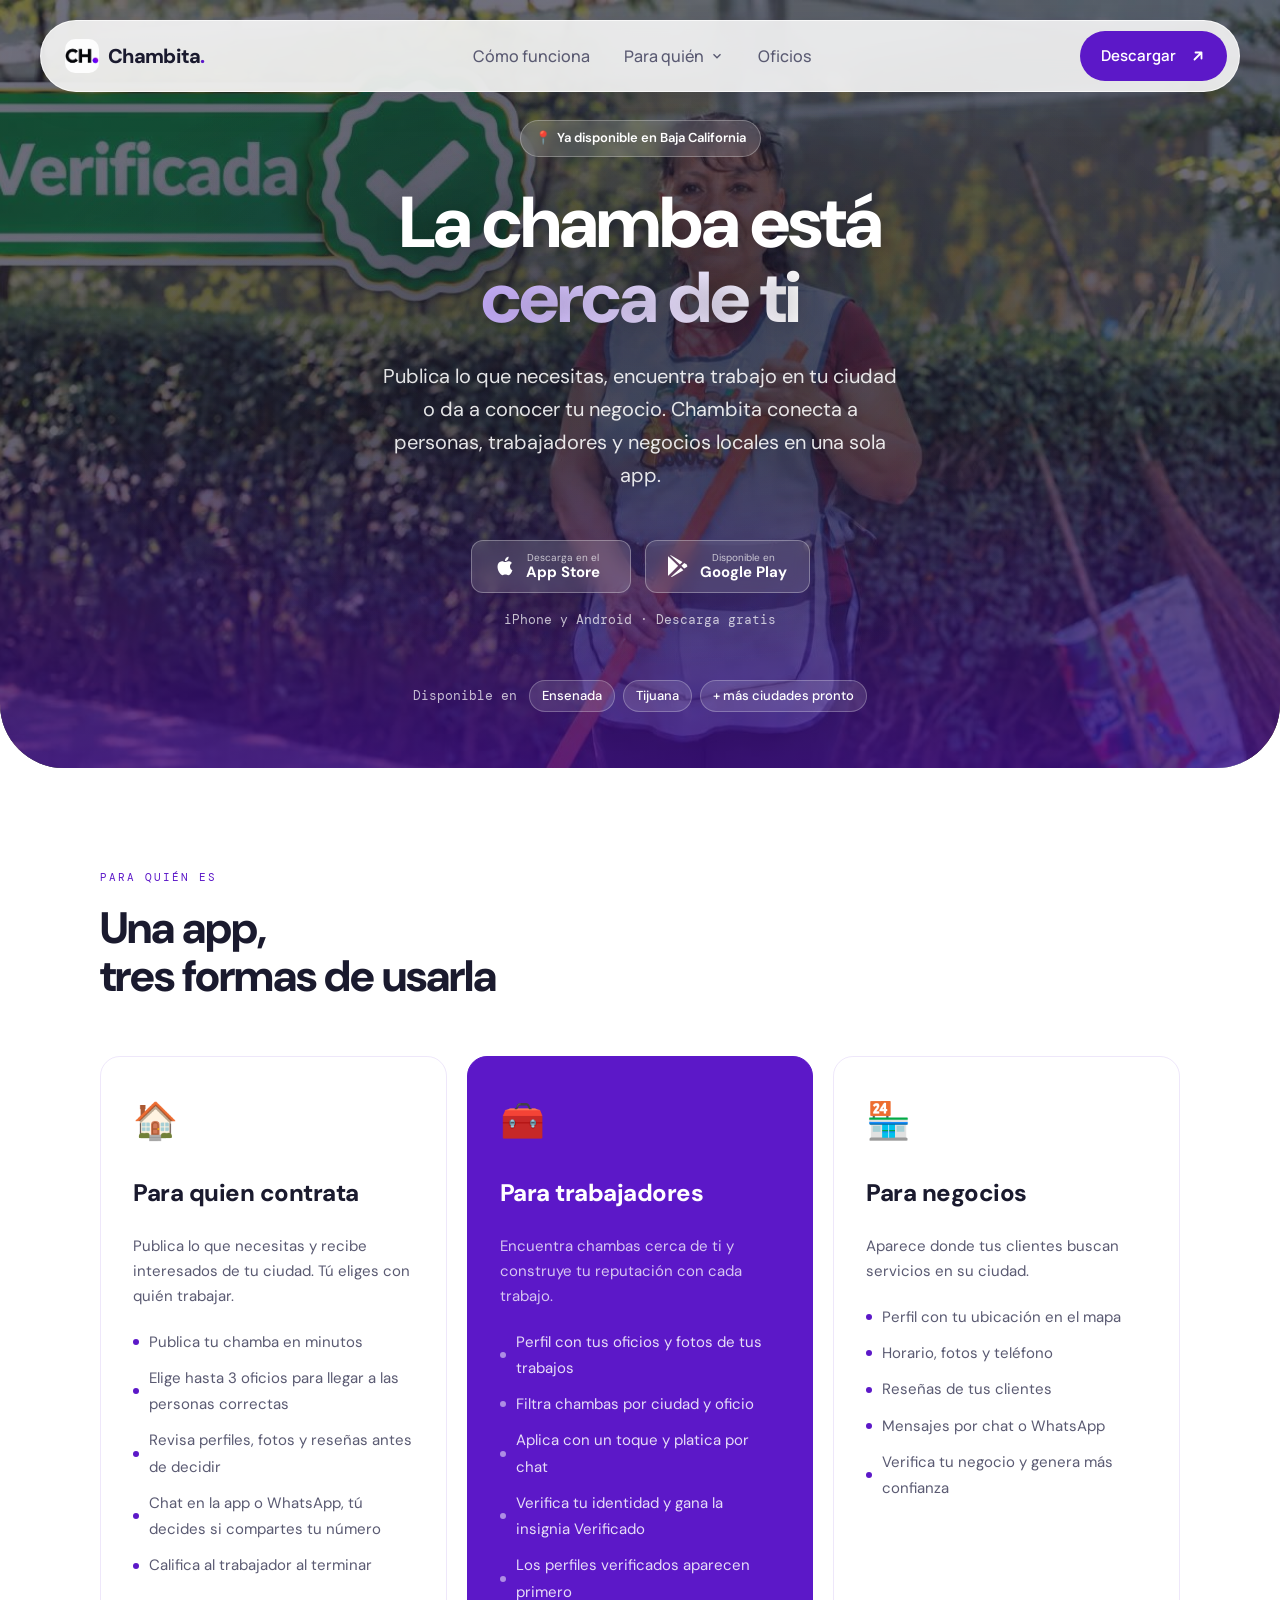
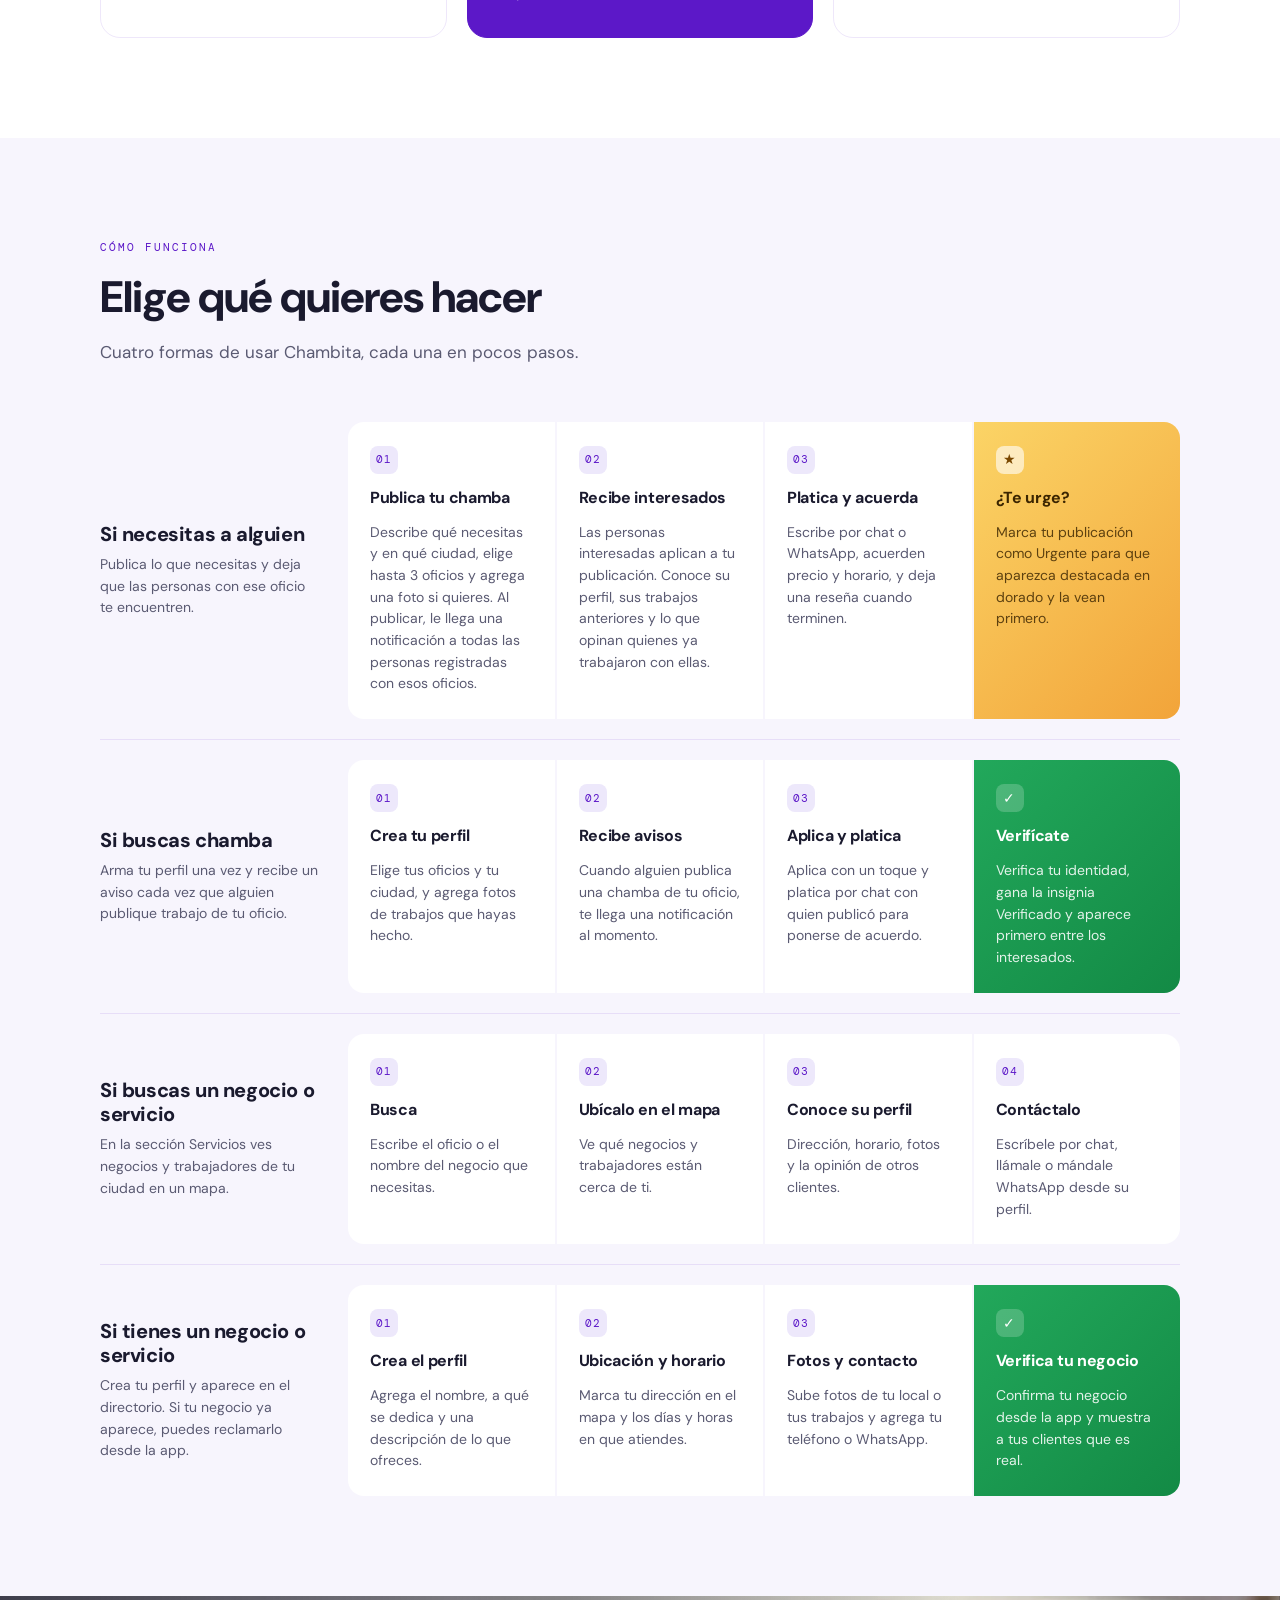
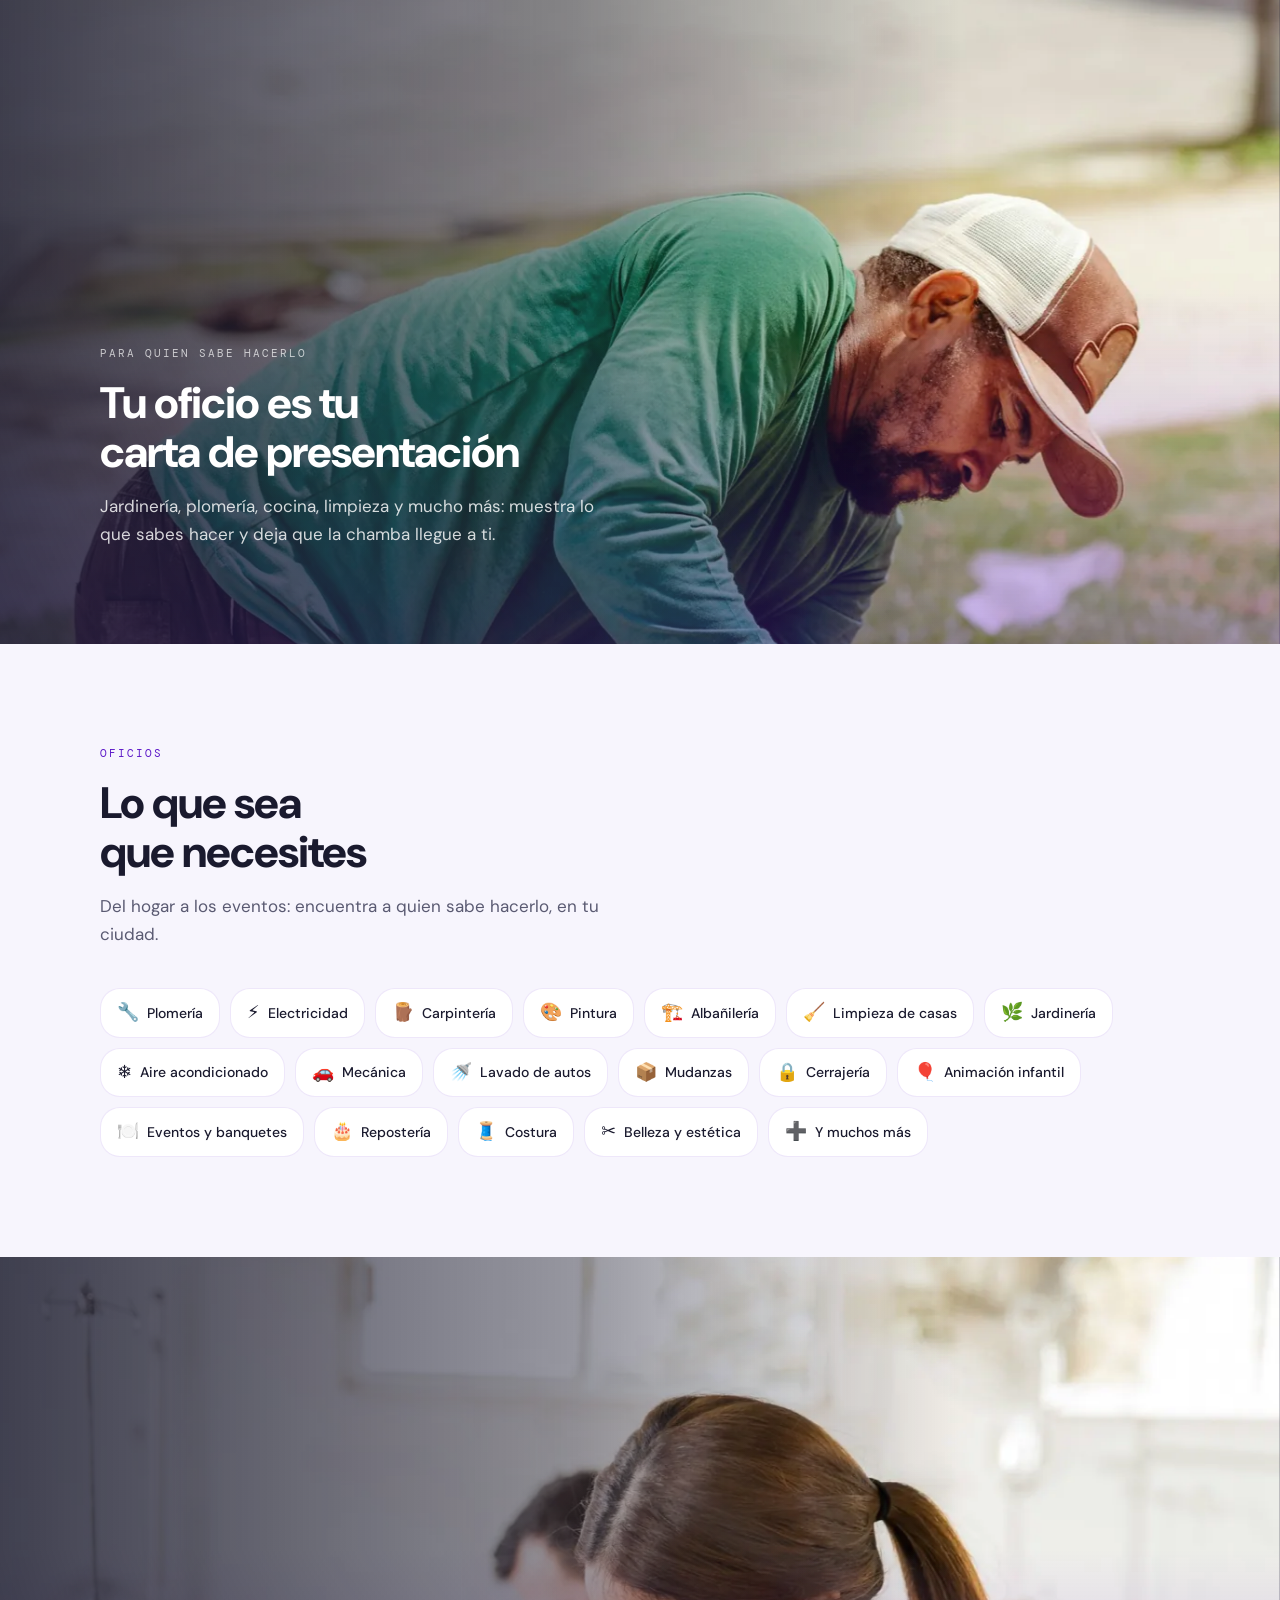
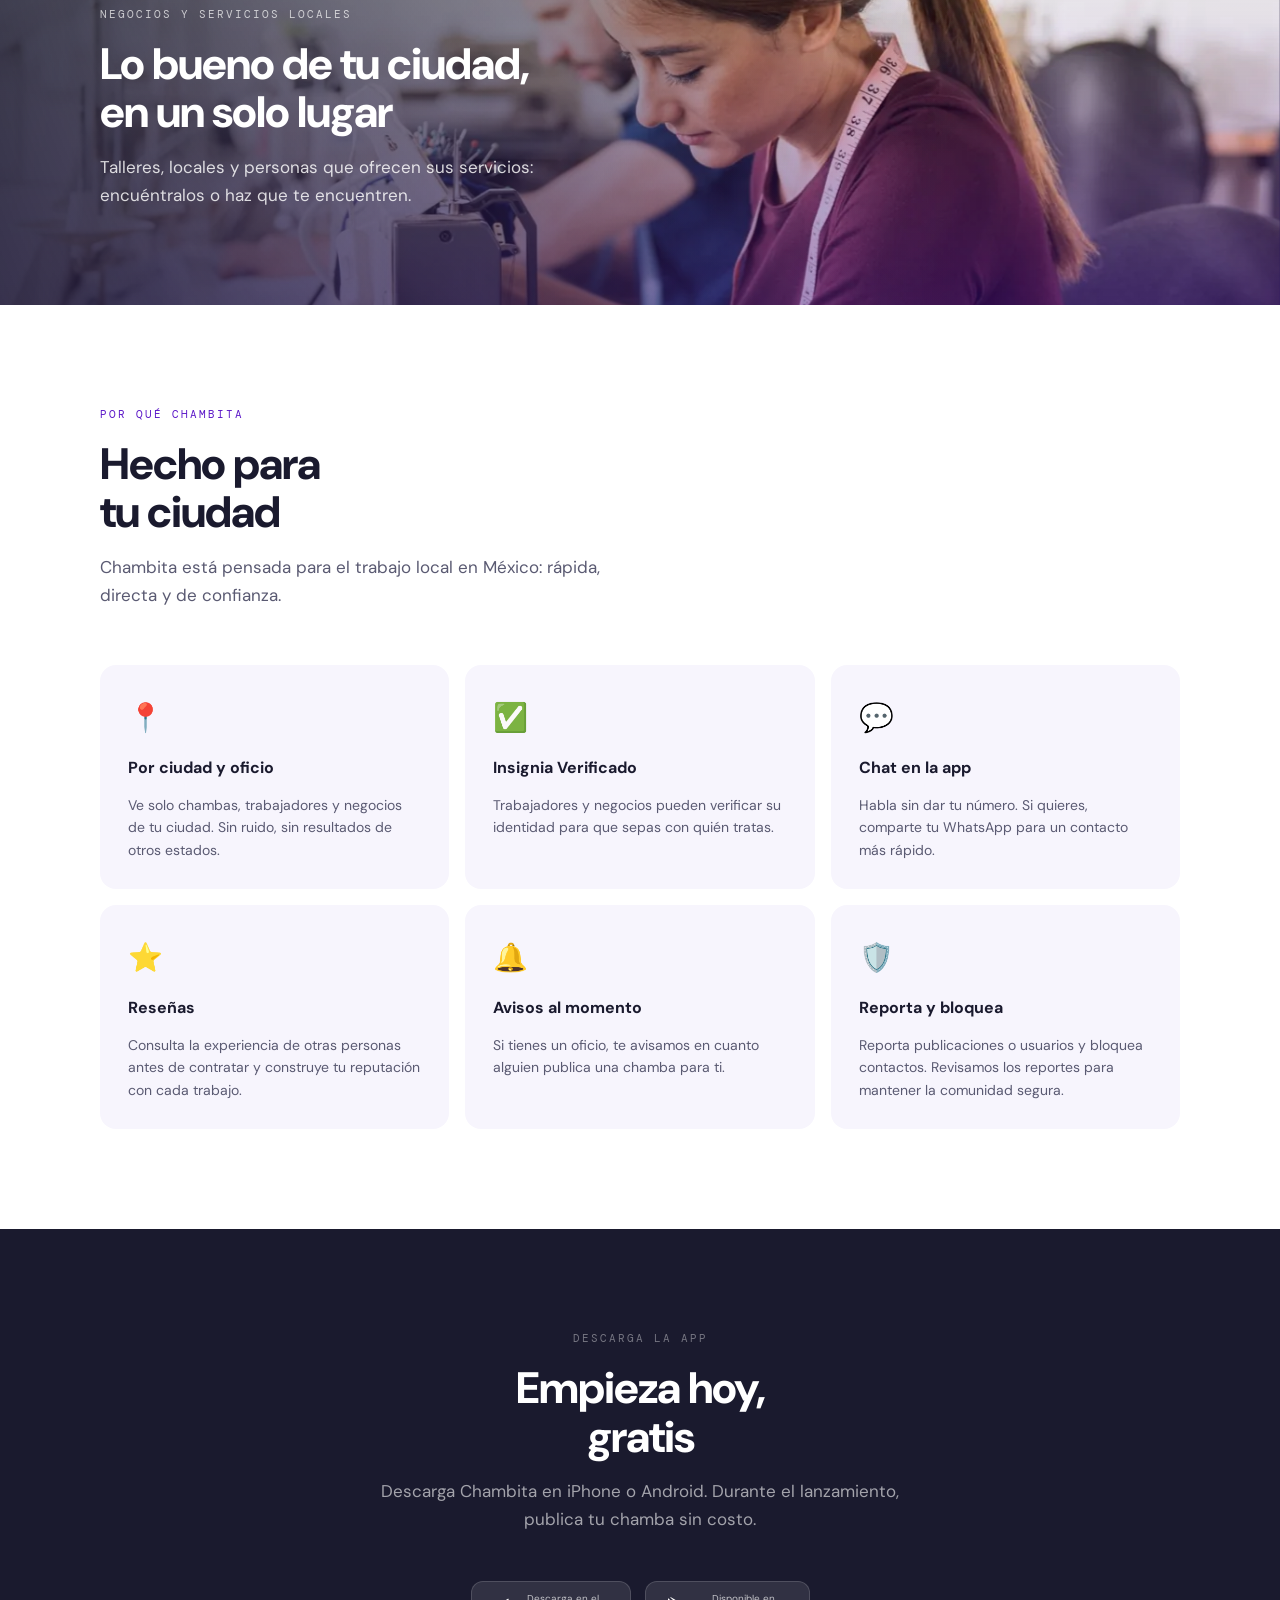
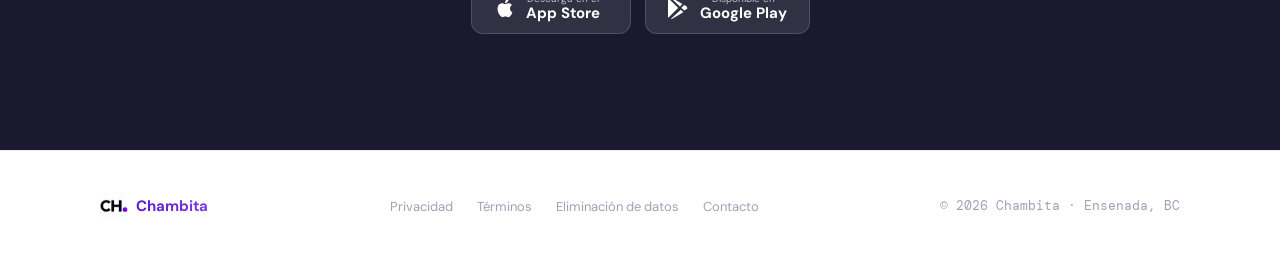
==== commit 96728bfe: "Merge how-it-works into one section and move audience section up" ====
--- a/index.html
+++ b/index.html
@@ -34,7 +34,7 @@
         <div class="audience-panel" id="audience-panel" hidden>
           <p class="panel-eyebrow">¿Qué quieres hacer primero?</p>
           <div class="audience-options">
-            <a class="audience-option" href="#como-funciona">
+            <a class="audience-option" href="#necesito-contratar">
               <span class="audience-symbol" aria-hidden="true"><svg viewBox="0 0 24 24" aria-hidden="true"><path d="M3.5 10.5 12 3.5l8.5 7M5.5 9v11h13V9M10 20v-6h4v6" /></svg></span>
               <span><strong>Necesito contratar</strong><small>Publica tu chamba y recibe interesados de tu ciudad.</small></span>
             </a>
@@ -87,81 +87,6 @@
     </div>
   </section>
 
-  <section class="how" id="como-funciona">
-    <div class="container">
-      <div class="section-label">Cómo funciona · Si necesitas a alguien</div>
-      <h2 class="section-title">Tres pasos y listo</h2>
-      <p class="section-sub">Publica lo que necesitas y deja que las personas con ese oficio te encuentren.</p>
-      <div class="how-grid">
-        <div class="how-card">
-          <div class="how-num">01</div>
-          <h3>Publica tu chamba</h3>
-          <p>Describe qué necesitas y en qué ciudad, elige hasta 3 oficios y agrega una foto si quieres. Al publicar, le llega una notificación a todas las personas registradas con esos oficios.</p>
-        </div>
-        <div class="how-card">
-          <div class="how-num">02</div>
-          <h3>Recibe interesados</h3>
-          <p>Las personas interesadas aplican a tu publicación. Conoce su perfil, sus trabajos anteriores y lo que opinan quienes ya trabajaron con ellas.</p>
-        </div>
-        <div class="how-card">
-          <div class="how-num">03</div>
-          <h3>Platica y acuerda</h3>
-          <p>Escribe por chat o WhatsApp, acuerden precio y horario, y deja una reseña cuando terminen.</p>
-        </div>
-        <div class="how-card is-urgent">
-          <div class="how-num">★</div>
-          <h3>¿Te urge?</h3>
-          <p>Marca tu publicación como Urgente para que aparezca destacada en dorado y la vean primero.</p>
-        </div>
-      </div>
-    </div>
-  </section>
-
-  <section class="parallax-band jardineria" data-parallax aria-label="Para quien sabe hacerlo">
-    <picture class="parallax-media">
-      <source type="image/webp" srcset="/assets/images/jardineria-960.webp 960w, /assets/images/jardineria-1920.webp 1920w" sizes="100vw" />
-      <img src="/assets/images/jardineria-1920.jpg" srcset="/assets/images/jardineria-960.jpg 960w, /assets/images/jardineria-1920.jpg 1920w" sizes="100vw" alt="Jardinero recortando el pasto de un jardín" width="1920" height="1280" loading="lazy" decoding="async" />
-    </picture>
-    <div class="parallax-overlay"></div>
-    <div class="parallax-content">
-      <div class="container">
-        <div class="section-label">Para quien sabe hacerlo</div>
-        <h2 class="section-title">Tu oficio es tu<br />carta de presentación</h2>
-        <p class="section-sub">Jardinería, plomería, cocina, limpieza y mucho más: muestra lo que sabes hacer y deja que la chamba llegue a ti.</p>
-      </div>
-    </div>
-  </section>
-
-  <section class="how" id="buscar-chamba">
-    <div class="container">
-      <div class="section-label">Cómo funciona · Si buscas chamba</div>
-      <h2 class="section-title">Que las chambas<br />te encuentren</h2>
-      <p class="section-sub">Arma tu perfil una vez y recibe un aviso cada vez que alguien publique trabajo de tu oficio.</p>
-      <div class="how-grid">
-        <div class="how-card">
-          <div class="how-num">01</div>
-          <h3>Crea tu perfil</h3>
-          <p>Elige tus oficios y tu ciudad, y agrega fotos de trabajos que hayas hecho.</p>
-        </div>
-        <div class="how-card">
-          <div class="how-num">02</div>
-          <h3>Recibe avisos</h3>
-          <p>Cuando alguien publica una chamba de tu oficio, te llega una notificación al momento.</p>
-        </div>
-        <div class="how-card">
-          <div class="how-num">03</div>
-          <h3>Aplica y platica</h3>
-          <p>Aplica con un toque y platica por chat con quien publicó para ponerse de acuerdo.</p>
-        </div>
-        <div class="how-card is-verified">
-          <div class="how-num">✓</div>
-          <h3>Verifícate</h3>
-          <p>Verifica tu identidad, gana la insignia Verificado y aparece primero entre los interesados.</p>
-        </div>
-      </div>
-    </div>
-  </section>
-
   <section id="para-quien">
     <div class="container">
       <div class="section-label">Para quién es</div>
@@ -203,6 +128,143 @@
             <li>Verifica tu negocio y genera más confianza</li>
           </ul>
         </div>
+      </div>
+    </div>
+  </section>
+
+  <section class="how" id="como-funciona">
+    <div class="container">
+      <div class="section-label">Cómo funciona</div>
+      <h2 class="section-title">Elige qué quieres hacer</h2>
+      <p class="section-sub">Cuatro formas de usar Chambita, cada una en pocos pasos.</p>
+      <div class="how-rows">
+        <div class="how-row" id="necesito-contratar">
+          <div class="how-row-head">
+            <h3>Si necesitas a alguien</h3>
+            <p>Publica lo que necesitas y deja que las personas con ese oficio te encuentren.</p>
+          </div>
+          <div class="how-grid">
+            <div class="how-card">
+              <div class="how-num">01</div>
+              <h3>Publica tu chamba</h3>
+              <p>Describe qué necesitas y en qué ciudad, elige hasta 3 oficios y agrega una foto si quieres. Al publicar, le llega una notificación a todas las personas registradas con esos oficios.</p>
+            </div>
+            <div class="how-card">
+              <div class="how-num">02</div>
+              <h3>Recibe interesados</h3>
+              <p>Las personas interesadas aplican a tu publicación. Conoce su perfil, sus trabajos anteriores y lo que opinan quienes ya trabajaron con ellas.</p>
+            </div>
+            <div class="how-card">
+              <div class="how-num">03</div>
+              <h3>Platica y acuerda</h3>
+              <p>Escribe por chat o WhatsApp, acuerden precio y horario, y deja una reseña cuando terminen.</p>
+            </div>
+            <div class="how-card is-urgent">
+              <div class="how-num">★</div>
+              <h3>¿Te urge?</h3>
+              <p>Marca tu publicación como Urgente para que aparezca destacada en dorado y la vean primero.</p>
+            </div>
+          </div>
+        </div>
+        <div class="how-row" id="buscar-chamba">
+          <div class="how-row-head">
+            <h3>Si buscas chamba</h3>
+            <p>Arma tu perfil una vez y recibe un aviso cada vez que alguien publique trabajo de tu oficio.</p>
+          </div>
+          <div class="how-grid">
+            <div class="how-card">
+              <div class="how-num">01</div>
+              <h3>Crea tu perfil</h3>
+              <p>Elige tus oficios y tu ciudad, y agrega fotos de trabajos que hayas hecho.</p>
+            </div>
+            <div class="how-card">
+              <div class="how-num">02</div>
+              <h3>Recibe avisos</h3>
+              <p>Cuando alguien publica una chamba de tu oficio, te llega una notificación al momento.</p>
+            </div>
+            <div class="how-card">
+              <div class="how-num">03</div>
+              <h3>Aplica y platica</h3>
+              <p>Aplica con un toque y platica por chat con quien publicó para ponerse de acuerdo.</p>
+            </div>
+            <div class="how-card is-verified">
+              <div class="how-num">✓</div>
+              <h3>Verifícate</h3>
+              <p>Verifica tu identidad, gana la insignia Verificado y aparece primero entre los interesados.</p>
+            </div>
+          </div>
+        </div>
+        <div class="how-row" id="directorio">
+          <div class="how-row-head">
+            <h3>Si buscas un negocio o servicio</h3>
+            <p>En la sección Servicios ves negocios y trabajadores de tu ciudad en un mapa.</p>
+          </div>
+          <div class="how-grid">
+            <div class="how-card">
+              <div class="how-num">01</div>
+              <h3>Busca</h3>
+              <p>Escribe el oficio o el nombre del negocio que necesitas.</p>
+            </div>
+            <div class="how-card">
+              <div class="how-num">02</div>
+              <h3>Ubícalo en el mapa</h3>
+              <p>Ve qué negocios y trabajadores están cerca de ti.</p>
+            </div>
+            <div class="how-card">
+              <div class="how-num">03</div>
+              <h3>Conoce su perfil</h3>
+              <p>Dirección, horario, fotos y la opinión de otros clientes.</p>
+            </div>
+            <div class="how-card">
+              <div class="how-num">04</div>
+              <h3>Contáctalo</h3>
+              <p>Escríbele por chat, llámale o mándale WhatsApp desde su perfil.</p>
+            </div>
+          </div>
+        </div>
+        <div class="how-row" id="alta-negocio">
+          <div class="how-row-head">
+            <h3>Si tienes un negocio o servicio</h3>
+            <p>Crea tu perfil y aparece en el directorio. Si tu negocio ya aparece, puedes reclamarlo desde la app.</p>
+          </div>
+          <div class="how-grid">
+            <div class="how-card">
+              <div class="how-num">01</div>
+              <h3>Crea el perfil</h3>
+              <p>Agrega el nombre, a qué se dedica y una descripción de lo que ofreces.</p>
+            </div>
+            <div class="how-card">
+              <div class="how-num">02</div>
+              <h3>Ubicación y horario</h3>
+              <p>Marca tu dirección en el mapa y los días y horas en que atiendes.</p>
+            </div>
+            <div class="how-card">
+              <div class="how-num">03</div>
+              <h3>Fotos y contacto</h3>
+              <p>Sube fotos de tu local o tus trabajos y agrega tu teléfono o WhatsApp.</p>
+            </div>
+            <div class="how-card is-verified">
+              <div class="how-num">✓</div>
+              <h3>Verifica tu negocio</h3>
+              <p>Confirma tu negocio desde la app y muestra a tus clientes que es real.</p>
+            </div>
+          </div>
+        </div>
+      </div>
+    </div>
+  </section>
+
+  <section class="parallax-band jardineria" data-parallax aria-label="Para quien sabe hacerlo">
+    <picture class="parallax-media">
+      <source type="image/webp" srcset="/assets/images/jardineria-960.webp 960w, /assets/images/jardineria-1920.webp 1920w" sizes="100vw" />
+      <img src="/assets/images/jardineria-1920.jpg" srcset="/assets/images/jardineria-960.jpg 960w, /assets/images/jardineria-1920.jpg 1920w" sizes="100vw" alt="Jardinero recortando el pasto de un jardín" width="1920" height="1280" loading="lazy" decoding="async" />
+    </picture>
+    <div class="parallax-overlay"></div>
+    <div class="parallax-content">
+      <div class="container">
+        <div class="section-label">Para quien sabe hacerlo</div>
+        <h2 class="section-title">Tu oficio es tu<br />carta de presentación</h2>
+        <p class="section-sub">Jardinería, plomería, cocina, limpieza y mucho más: muestra lo que sabes hacer y deja que la chamba llegue a ti.</p>
       </div>
     </div>
   </section>
@@ -250,66 +312,6 @@
     </div>
   </section>
 
-  <section class="how" id="directorio">
-    <div class="container">
-      <div class="section-label">Cómo funciona · Directorio de servicios</div>
-      <h2 class="section-title">Encuentra a quien<br />está cerca</h2>
-      <p class="section-sub">En la sección Servicios de la app ves negocios y trabajadores de tu ciudad en un mapa, con todo lo que necesitas para elegir.</p>
-      <div class="how-grid">
-        <div class="how-card">
-          <div class="how-num">01</div>
-          <h3>Busca</h3>
-          <p>Escribe el oficio o el nombre del negocio que necesitas.</p>
-        </div>
-        <div class="how-card">
-          <div class="how-num">02</div>
-          <h3>Ubícalo en el mapa</h3>
-          <p>Ve qué negocios y trabajadores están cerca de ti.</p>
-        </div>
-        <div class="how-card">
-          <div class="how-num">03</div>
-          <h3>Conoce su perfil</h3>
-          <p>Dirección, horario, fotos y la opinión de otros clientes.</p>
-        </div>
-        <div class="how-card">
-          <div class="how-num">04</div>
-          <h3>Contáctalo</h3>
-          <p>Escríbele por chat, llámale o mándale WhatsApp desde su perfil.</p>
-        </div>
-      </div>
-    </div>
-  </section>
-
-  <section class="how is-alt" id="alta-negocio">
-    <div class="container">
-      <div class="section-label">Cómo funciona · Si tienes un negocio o servicio</div>
-      <h2 class="section-title">Da de alta<br />tu negocio</h2>
-      <p class="section-sub">Ya sea un local o un servicio que ofreces por tu cuenta, crea tu perfil y aparece en el directorio de tu ciudad. Si tu negocio ya aparece, puedes reclamarlo y administrarlo desde la app.</p>
-      <div class="how-grid">
-        <div class="how-card">
-          <div class="how-num">01</div>
-          <h3>Crea el perfil</h3>
-          <p>Agrega el nombre, a qué se dedica y una descripción de lo que ofreces.</p>
-        </div>
-        <div class="how-card">
-          <div class="how-num">02</div>
-          <h3>Ubicación y horario</h3>
-          <p>Marca tu dirección en el mapa y los días y horas en que atiendes.</p>
-        </div>
-        <div class="how-card">
-          <div class="how-num">03</div>
-          <h3>Fotos y contacto</h3>
-          <p>Sube fotos de tu local o tus trabajos y agrega tu teléfono o WhatsApp.</p>
-        </div>
-        <div class="how-card is-verified">
-          <div class="how-num">✓</div>
-          <h3>Verifica tu negocio</h3>
-          <p>Confirma tu negocio desde la app y muestra a tus clientes que es real.</p>
-        </div>
-      </div>
-    </div>
-  </section>
-
   <section>
     <div class="container">
       <div class="section-label">Por qué Chambita</div>
--- a/assets/css/landing.css
+++ b/assets/css/landing.css
@@ -174,8 +174,6 @@
 
 /* ── How ── */
 .how { background: var(--surface); }
-.how.is-alt { background: var(--bg); }
-.how.is-alt .how-card:not(.is-verified):not(.is-urgent) { background: var(--surface); }
 
 .how-grid {
   display: grid;
@@ -211,6 +209,52 @@
 
 .how-card h3 { font-size: 18px; font-weight: 700; letter-spacing: -0.3px; color: var(--text); }
 .how-card p  { font-size: 15px; color: var(--muted); line-height: 1.65; }
+
+.how-rows { display: flex; flex-direction: column; gap: 20px; margin-top: 56px; }
+
+.how-row {
+  display: grid;
+  grid-template-columns: 220px 1fr;
+  gap: 28px;
+  align-items: center;
+  padding-top: 20px;
+  border-top: 1px solid var(--border);
+}
+
+.how-row:first-child { padding-top: 0; border-top: none; }
+
+.how-row-head h3 { font-size: 20px; font-weight: 800; letter-spacing: -0.4px; line-height: 1.2; color: var(--text); margin-bottom: 8px; }
+.how-row-head p  { font-size: 14px; color: var(--muted); line-height: 1.55; }
+
+.how-row .how-grid { margin-top: 0; grid-template-columns: repeat(4, 1fr); }
+.how-row .how-card { padding: 24px 22px; gap: 10px; }
+.how-row .how-card h3 { font-size: 16px; }
+.how-row .how-card p  { font-size: 14px; line-height: 1.55; }
+
+@media (max-width: 960px) {
+  .how-row { grid-template-columns: 1fr; gap: 16px; }
+}
+
+@media (max-width: 640px) {
+  .how-row .how-grid {
+    display: flex;
+    gap: 10px;
+    overflow-x: auto;
+    scroll-snap-type: x mandatory;
+    margin-inline: -20px;
+    padding-inline: 20px;
+    scrollbar-width: none;
+  }
+  .how-row .how-grid::-webkit-scrollbar { display: none; }
+  .how-row .how-card,
+  .how-row .how-card:first-child,
+  .how-row .how-card:last-child {
+    flex: 0 0 78%;
+    scroll-snap-align: start;
+    scroll-margin-left: 20px;
+    border-radius: 14px;
+  }
+}
 
 .how-card.is-urgent { background: linear-gradient(135deg, #fbd466 0%, #f2a43a 100%); }
 .how-card.is-urgent .how-num { background: rgba(255, 255, 255, 0.6); color: #7a4800; font-size: 14px; }
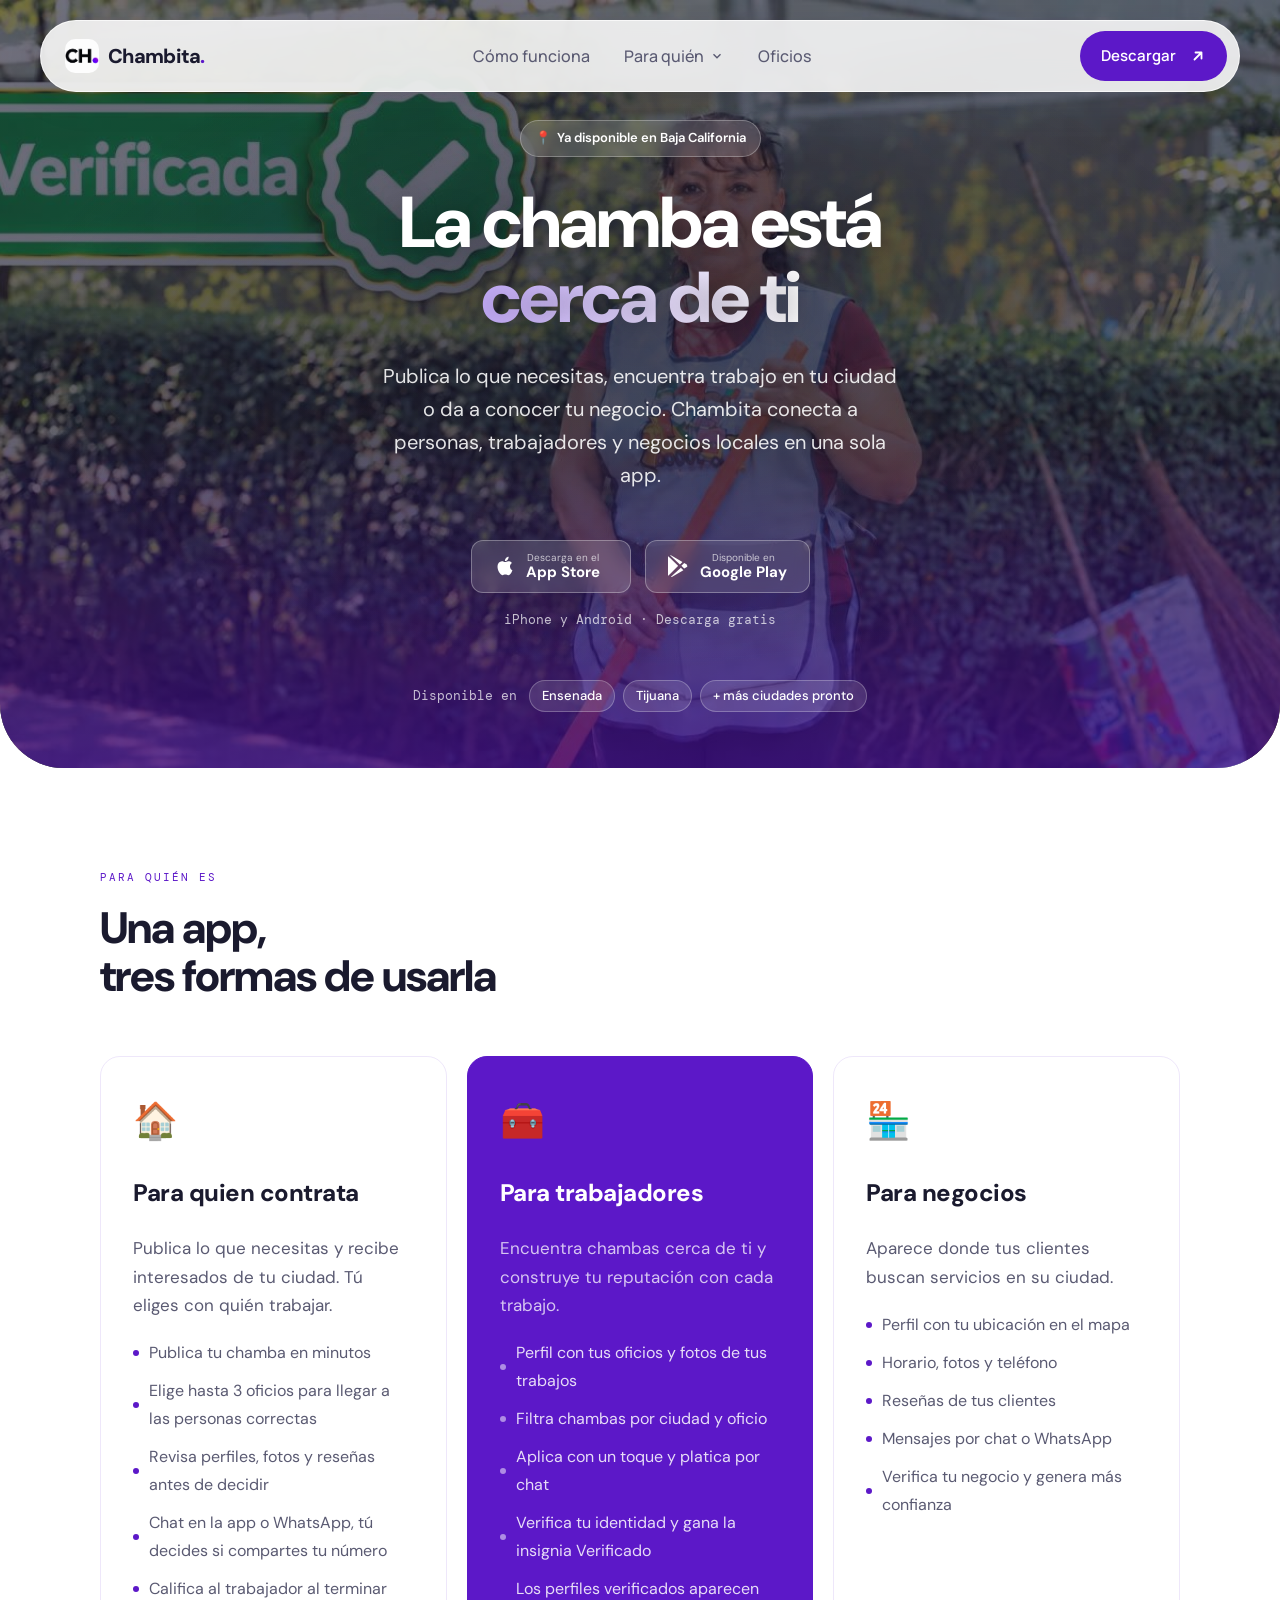
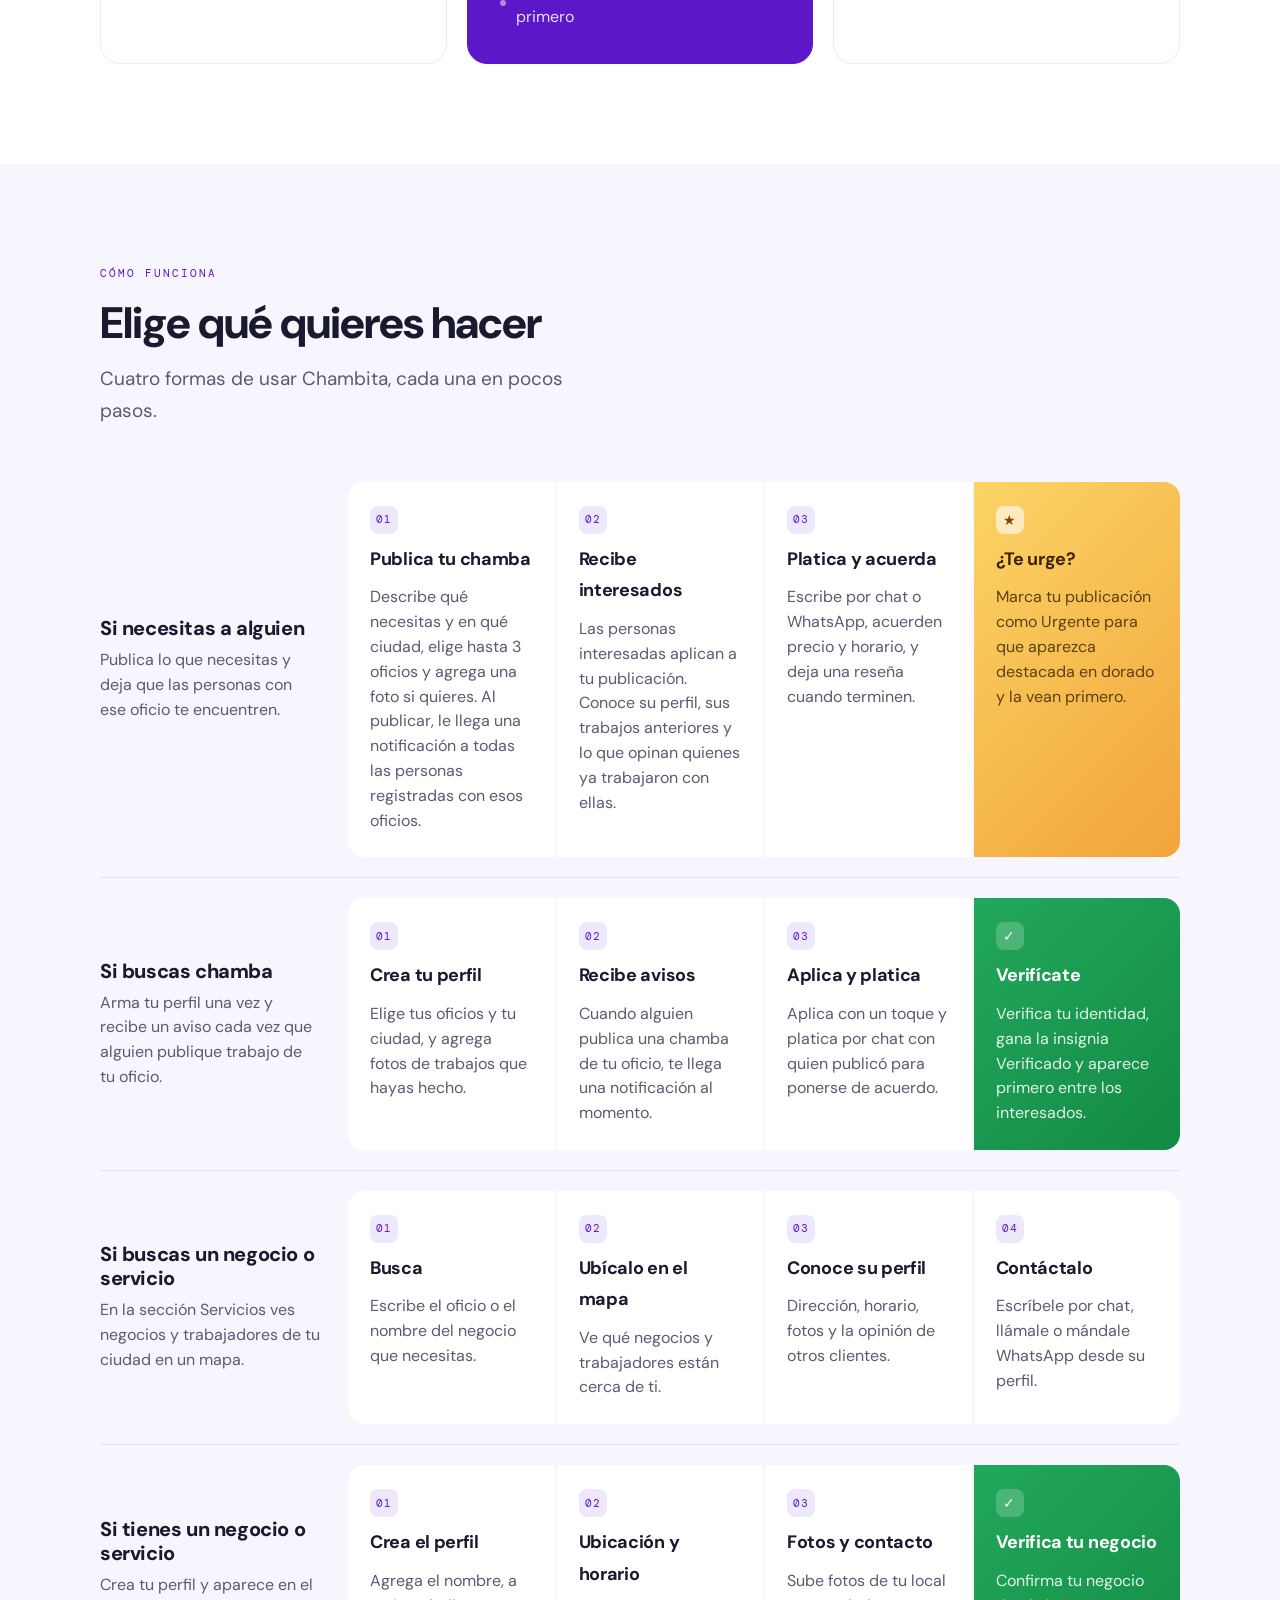
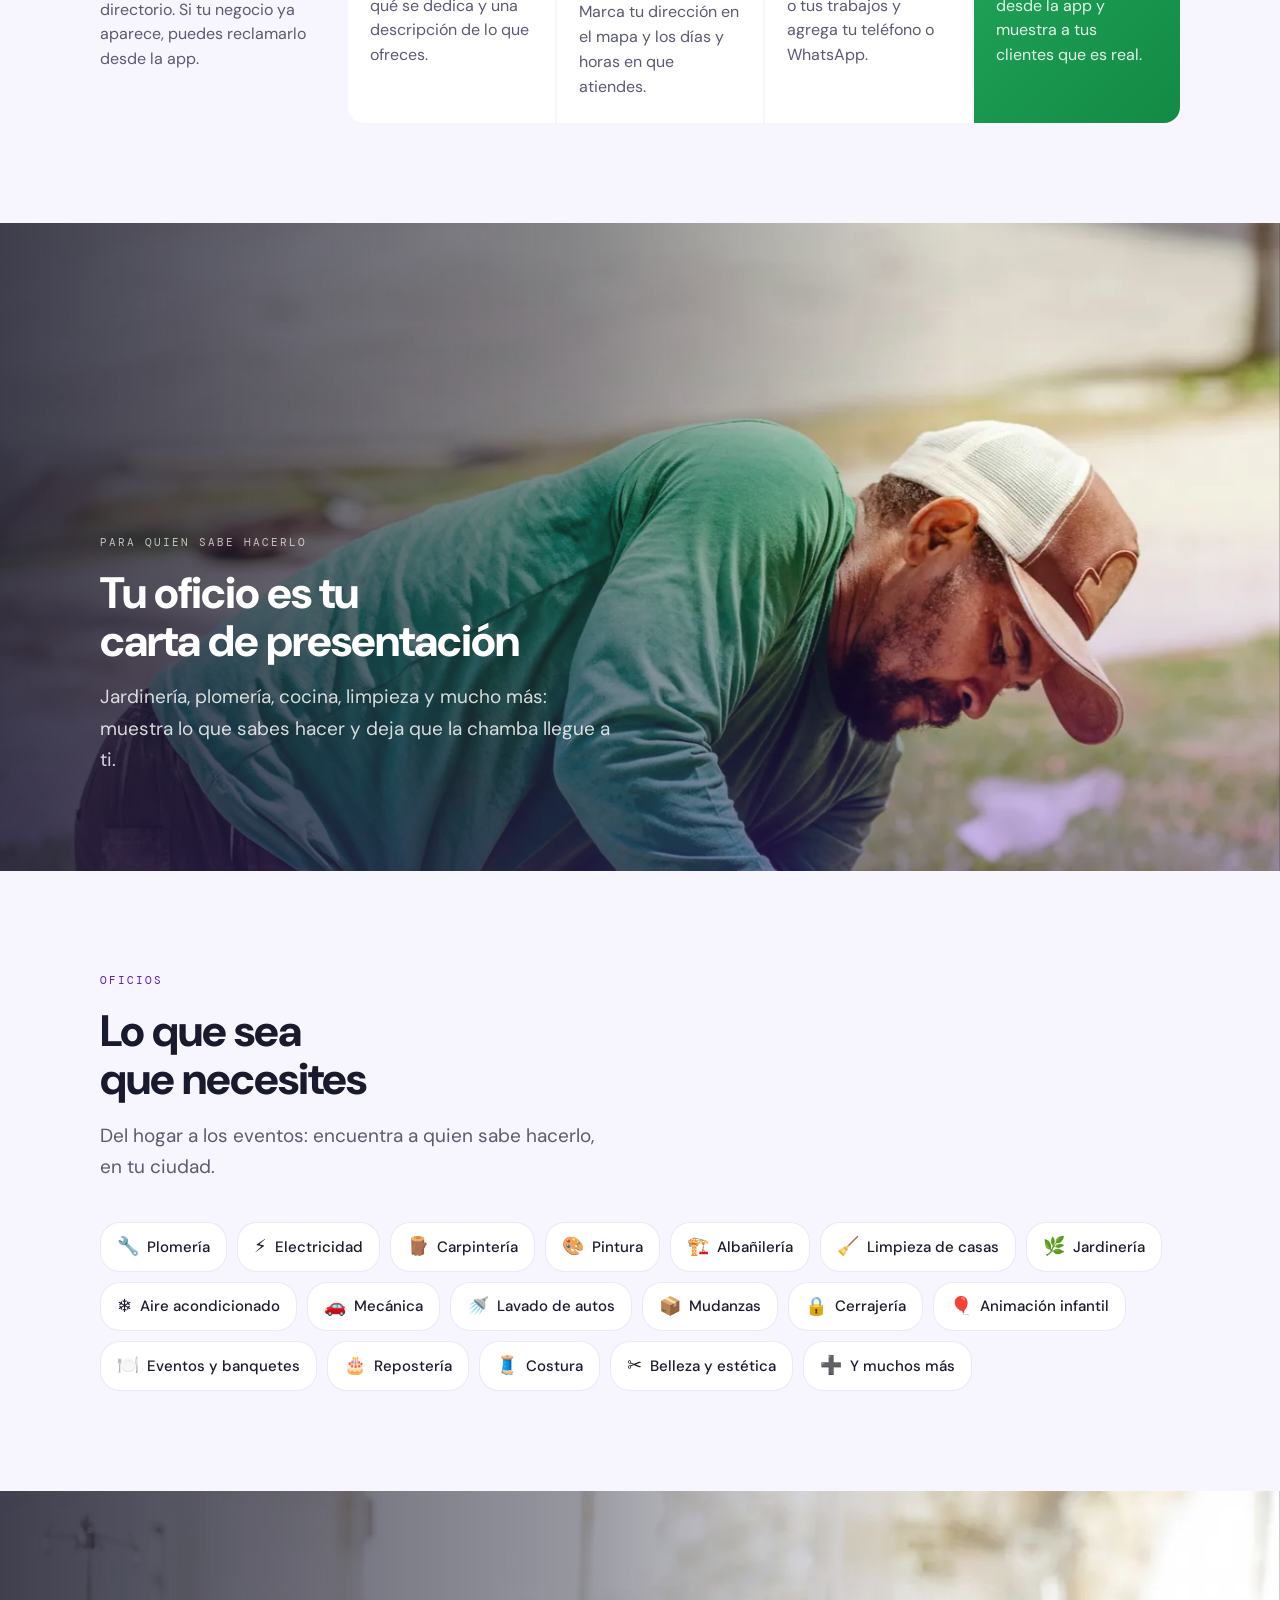
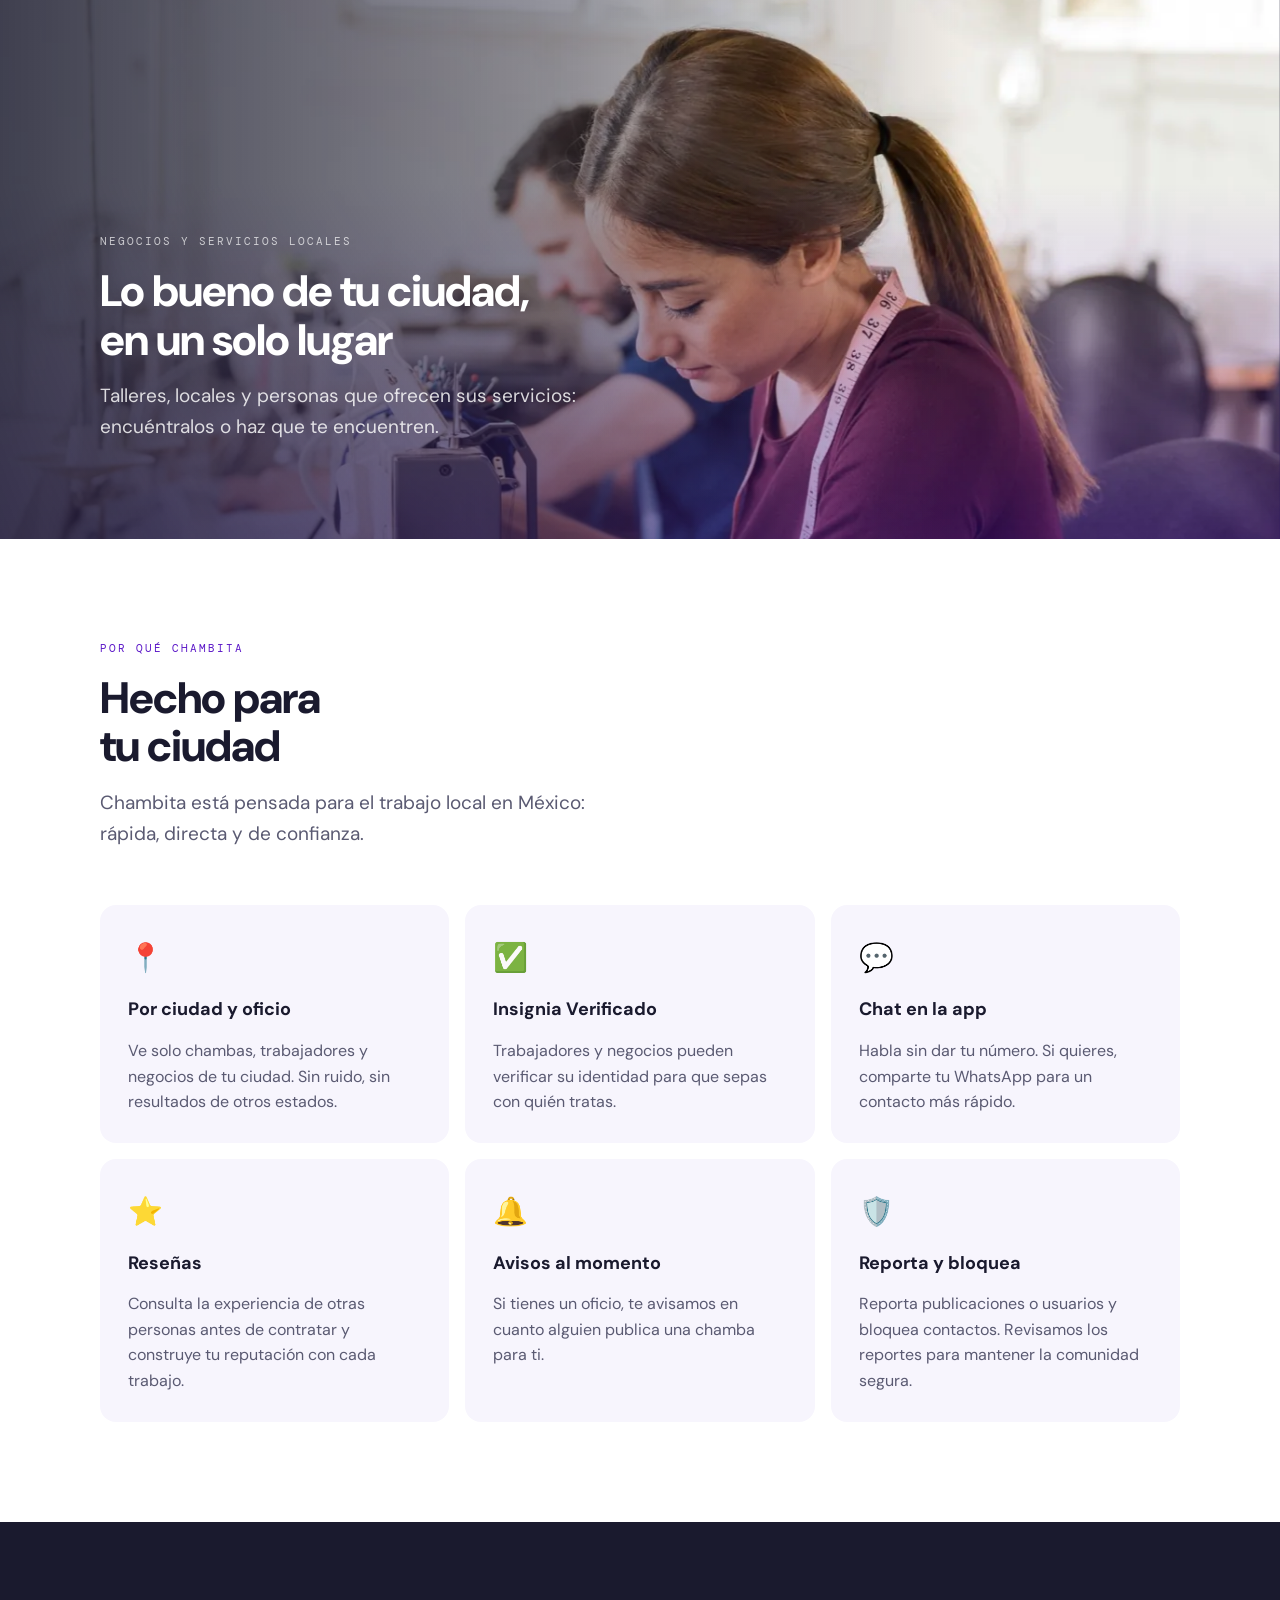
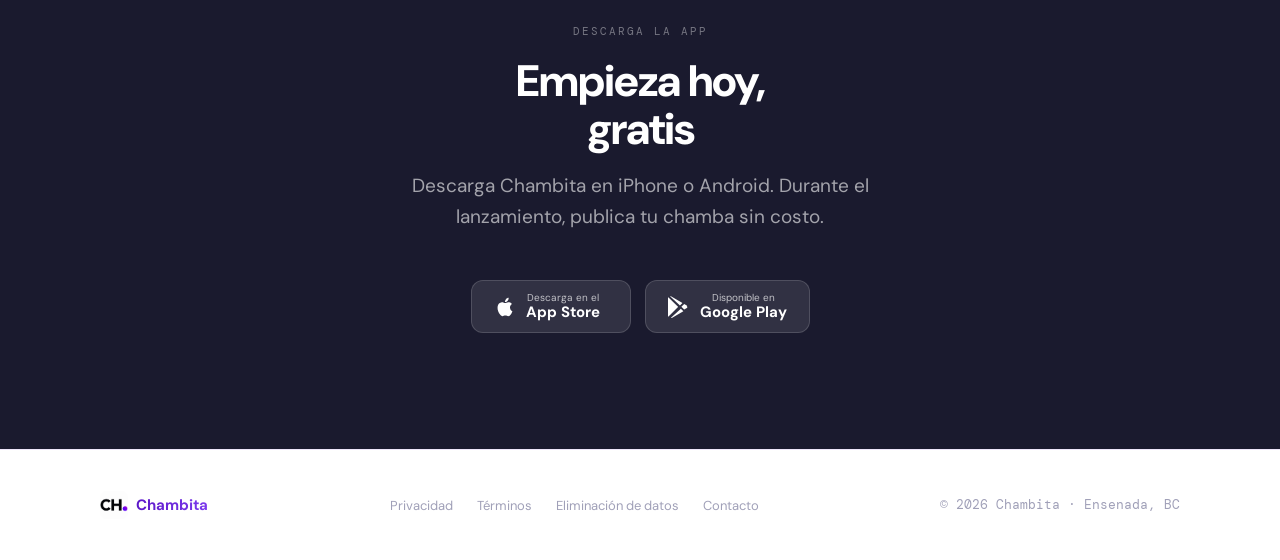
==== commit 11cc34ba: "Add SEO: share image, icons, sitemap, robots, structured data" ====
--- a/index.html
+++ b/index.html
@@ -6,6 +6,62 @@
   <meta name="apple-itunes-app" content="app-id=6762499947" />
   <title>Chambita — Encuentra quién te ayude o encuentra chamba cerca de ti</title>
   <meta name="description" content="Chambita es la app para publicar trabajos, encontrar chamba y descubrir trabajadores y negocios de tu ciudad. Plomería, limpieza, construcción, eventos y más. Gratis en iPhone y Android." />
+  <link rel="canonical" href="https://chambita.app/" />
+  <meta name="theme-color" content="#5c18c8" />
+  <link rel="icon" href="/favicon.ico" sizes="any" />
+  <link rel="icon" type="image/png" sizes="32x32" href="/assets/images/brand/icon-32.png" />
+  <link rel="apple-touch-icon" href="/apple-touch-icon.png" />
+  <link rel="manifest" href="/site.webmanifest" />
+  <meta property="og:type" content="website" />
+  <meta property="og:site_name" content="Chambita" />
+  <meta property="og:locale" content="es_MX" />
+  <meta property="og:url" content="https://chambita.app/" />
+  <meta property="og:title" content="Chambita — Trabajo cerca de ti" />
+  <meta property="og:description" content="Chambita es la app para publicar trabajos, encontrar chamba y descubrir trabajadores y negocios de tu ciudad. Plomería, limpieza, construcción, eventos y más. Gratis en iPhone y Android." />
+  <meta property="og:image" content="https://chambita.app/assets/images/og-image.jpg" />
+  <meta property="og:image:width" content="1200" />
+  <meta property="og:image:height" content="630" />
+  <meta property="og:image:alt" content="Chambita: trabajo cerca de ti" />
+  <meta name="twitter:card" content="summary_large_image" />
+  <link rel="preconnect" href="https://fonts.googleapis.com" />
+  <link rel="preconnect" href="https://fonts.gstatic.com" crossorigin />
+  <script type="application/ld+json">
+  [
+    {
+      "@context": "https://schema.org",
+      "@type": "Organization",
+      "name": "Chambita",
+      "url": "https://chambita.app/",
+      "logo": "https://chambita.app/assets/images/brand/icon-512.png",
+      "email": "dev@chambita.app"
+    },
+    {
+      "@context": "https://schema.org",
+      "@type": "WebSite",
+      "name": "Chambita",
+      "url": "https://chambita.app/",
+      "inLanguage": "es-MX"
+    },
+    {
+      "@context": "https://schema.org",
+      "@type": "MobileApplication",
+      "name": "Chambita",
+      "operatingSystem": "iOS, Android",
+      "applicationCategory": "BusinessApplication",
+      "description": "Chambita es la app para publicar trabajos, encontrar chamba y descubrir trabajadores y negocios de tu ciudad. Plomería, limpieza, construcción, eventos y más. Gratis en iPhone y Android.",
+      "image": "https://chambita.app/assets/images/og-image.jpg",
+      "offers": {
+        "@type": "Offer",
+        "price": "0",
+        "priceCurrency": "MXN"
+      },
+      "sameAs": [
+        "https://apps.apple.com/app/id6762499947",
+        "https://play.google.com/store/apps/details?id=com.chambita"
+      ]
+    }
+  ]
+  </script>
   <link
     rel="stylesheet"
     href="https://fonts.googleapis.com/css2?family=Manrope:wght@500;600&display=swap"
--- a/assets/css/landing.css
+++ b/assets/css/landing.css
@@ -170,7 +170,7 @@
   margin-bottom: 16px;
 }
 
-.section-sub { font-size: 17px; color: var(--muted); line-height: 1.65; max-width: 520px; }
+.section-sub { font-size: 19px; color: var(--muted); line-height: 1.65; max-width: 520px; }
 
 /* ── How ── */
 .how { background: var(--surface); }
@@ -208,7 +208,7 @@
 }
 
 .how-card h3 { font-size: 18px; font-weight: 700; letter-spacing: -0.3px; color: var(--text); }
-.how-card p  { font-size: 15px; color: var(--muted); line-height: 1.65; }
+.how-card p  { font-size: 16px; color: var(--muted); line-height: 1.65; }
 
 .how-rows { display: flex; flex-direction: column; gap: 20px; margin-top: 56px; }
 
@@ -224,12 +224,12 @@
 .how-row:first-child { padding-top: 0; border-top: none; }
 
 .how-row-head h3 { font-size: 20px; font-weight: 800; letter-spacing: -0.4px; line-height: 1.2; color: var(--text); margin-bottom: 8px; }
-.how-row-head p  { font-size: 14px; color: var(--muted); line-height: 1.55; }
+.how-row-head p  { font-size: 16px; color: var(--muted); line-height: 1.55; }
 
 .how-row .how-grid { margin-top: 0; grid-template-columns: repeat(4, 1fr); }
 .how-row .how-card { padding: 24px 22px; gap: 10px; }
-.how-row .how-card h3 { font-size: 16px; }
-.how-row .how-card p  { font-size: 14px; line-height: 1.55; }
+.how-row .how-card h3 { font-size: 18px; }
+.how-row .how-card p  { font-size: 16px; line-height: 1.55; }
 
 @media (max-width: 960px) {
   .how-row { grid-template-columns: 1fr; gap: 16px; }
@@ -282,7 +282,7 @@
 
 .forwho-card h3 { font-size: 24px; font-weight: 800; letter-spacing: -0.5px; color: var(--text); }
 .forwho-card.accent h3 { color: #fff; }
-.forwho-card p  { font-size: 15px; color: var(--muted); line-height: 1.65; }
+.forwho-card p  { font-size: 17px; color: var(--muted); line-height: 1.65; }
 .forwho-card.accent p { color: rgba(255,255,255,0.75); }
 
 .forwho-list { list-style: none; display: flex; flex-direction: column; gap: 10px; }
@@ -291,7 +291,7 @@
   display: flex;
   align-items: center;
   gap: 10px;
-  font-size: 15px;
+  font-size: 16px;
   color: var(--muted);
 }
 
@@ -330,8 +330,8 @@
 }
 
 .feature-icon { font-size: 28px; }
-.feature-card h3 { font-size: 16px; font-weight: 700; color: var(--text); }
-.feature-card p  { font-size: 14px; color: var(--muted); line-height: 1.6; }
+.feature-card h3 { font-size: 18px; font-weight: 700; color: var(--text); }
+.feature-card p  { font-size: 16px; color: var(--muted); line-height: 1.6; }
 
 /* ── Trades ── */
 .trades { background: var(--surface); }
@@ -346,7 +346,7 @@
   border: 1px solid var(--border);
   border-radius: 20px;
   padding: 8px 16px;
-  font-size: 14px;
+  font-size: 15px;
   font-weight: 500;
   color: var(--text);
   transition: border-color 0.15s;
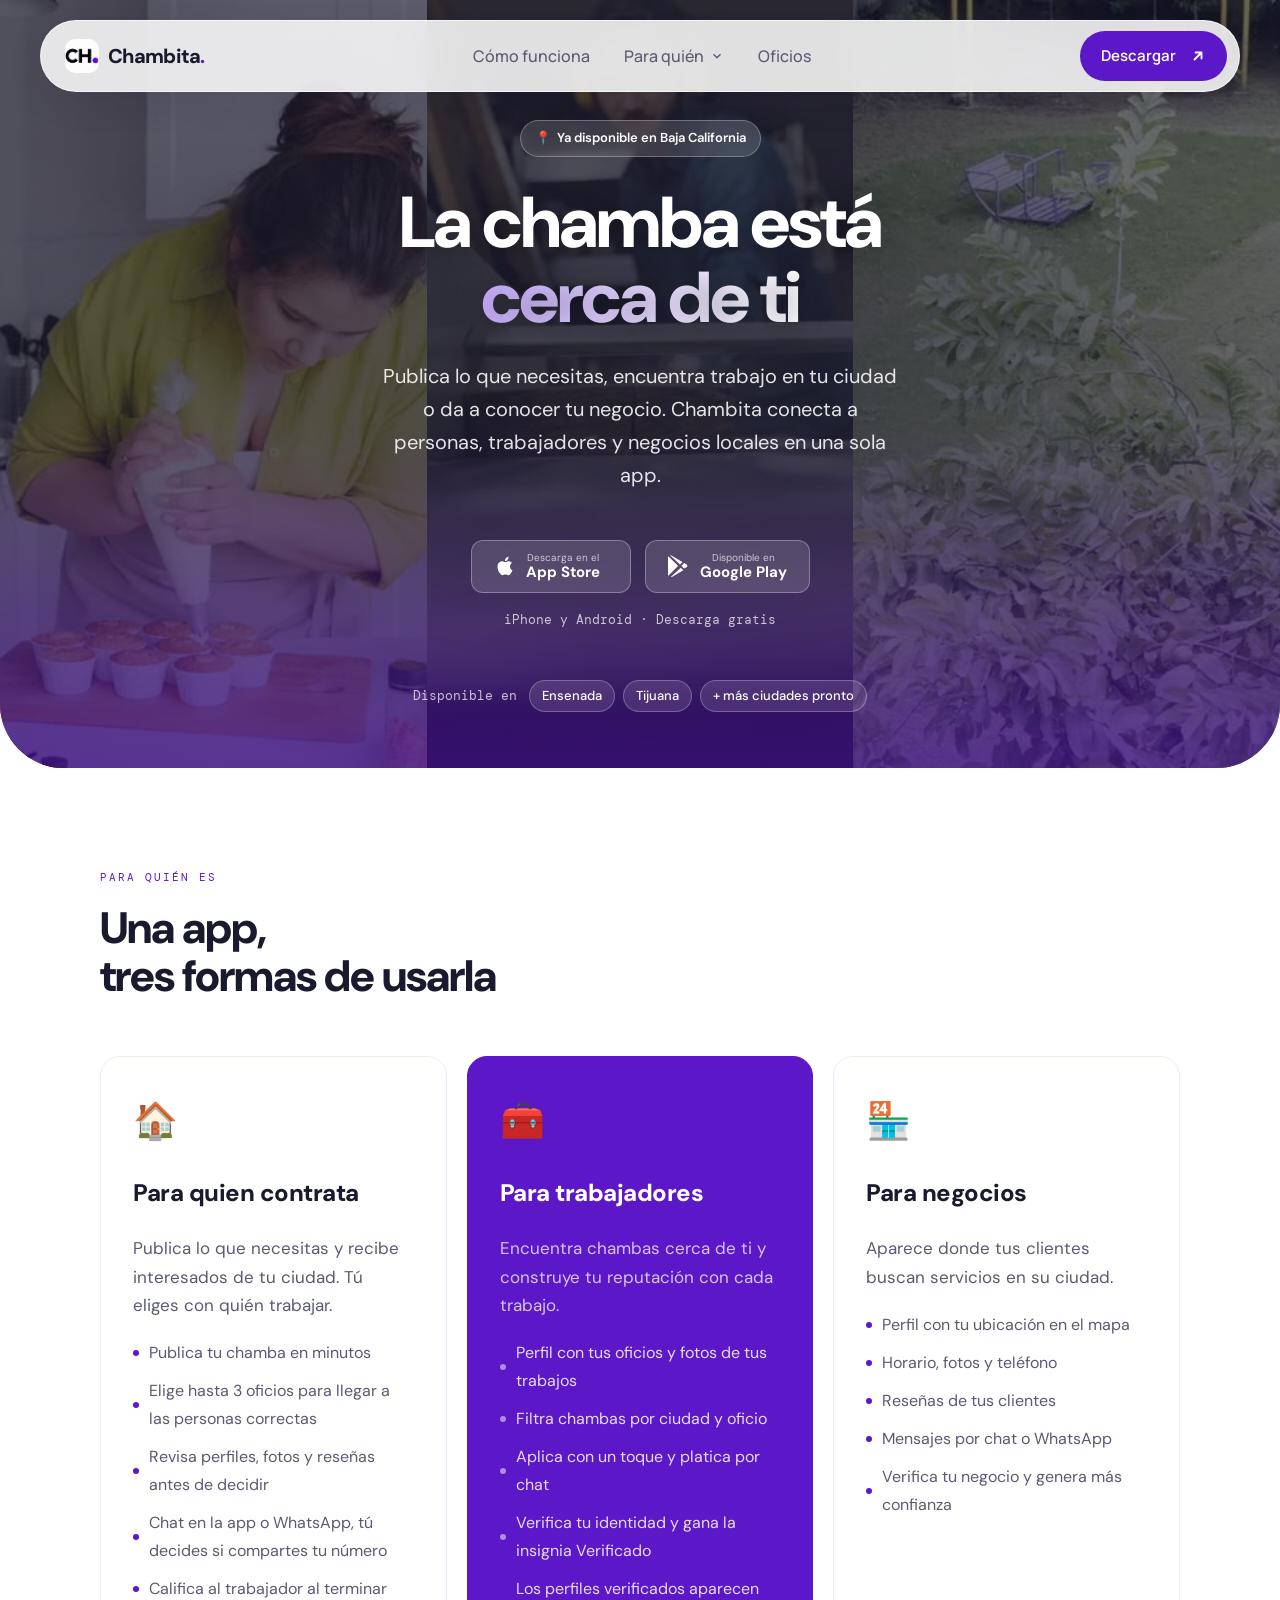
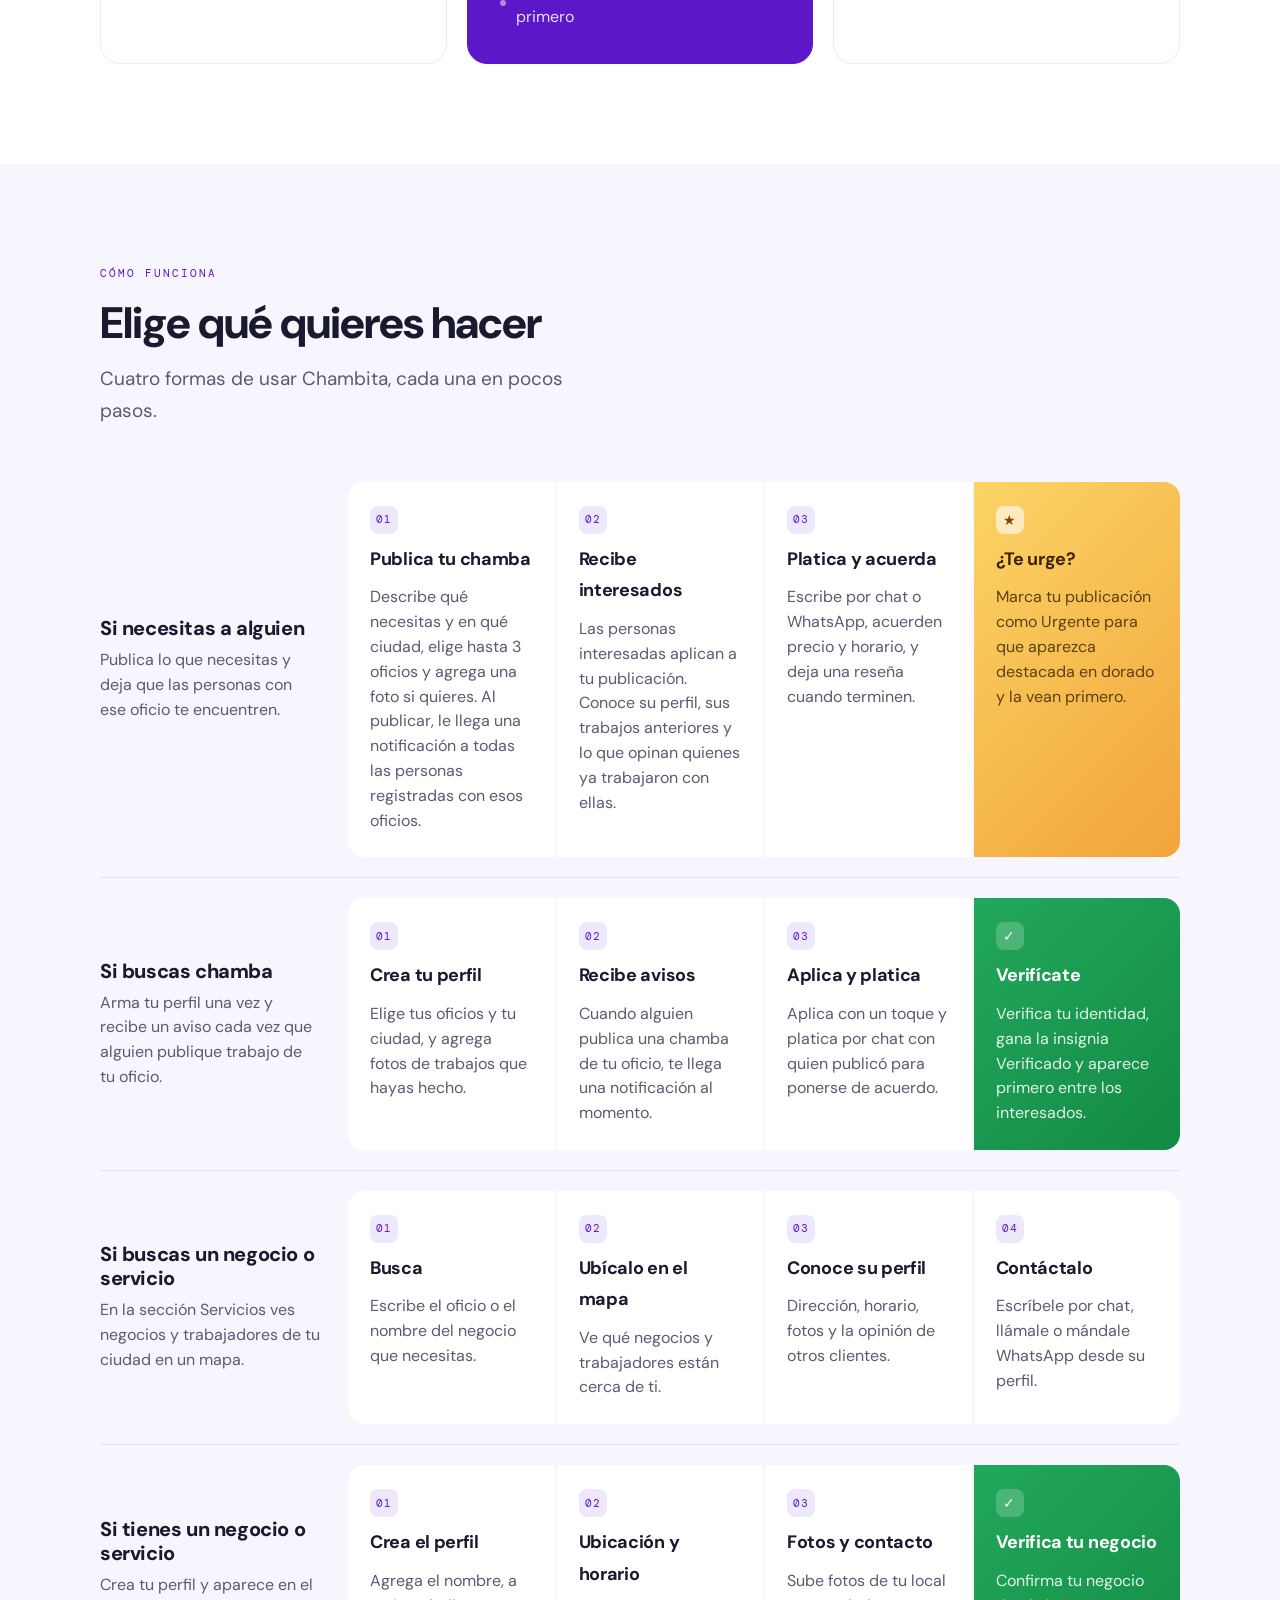
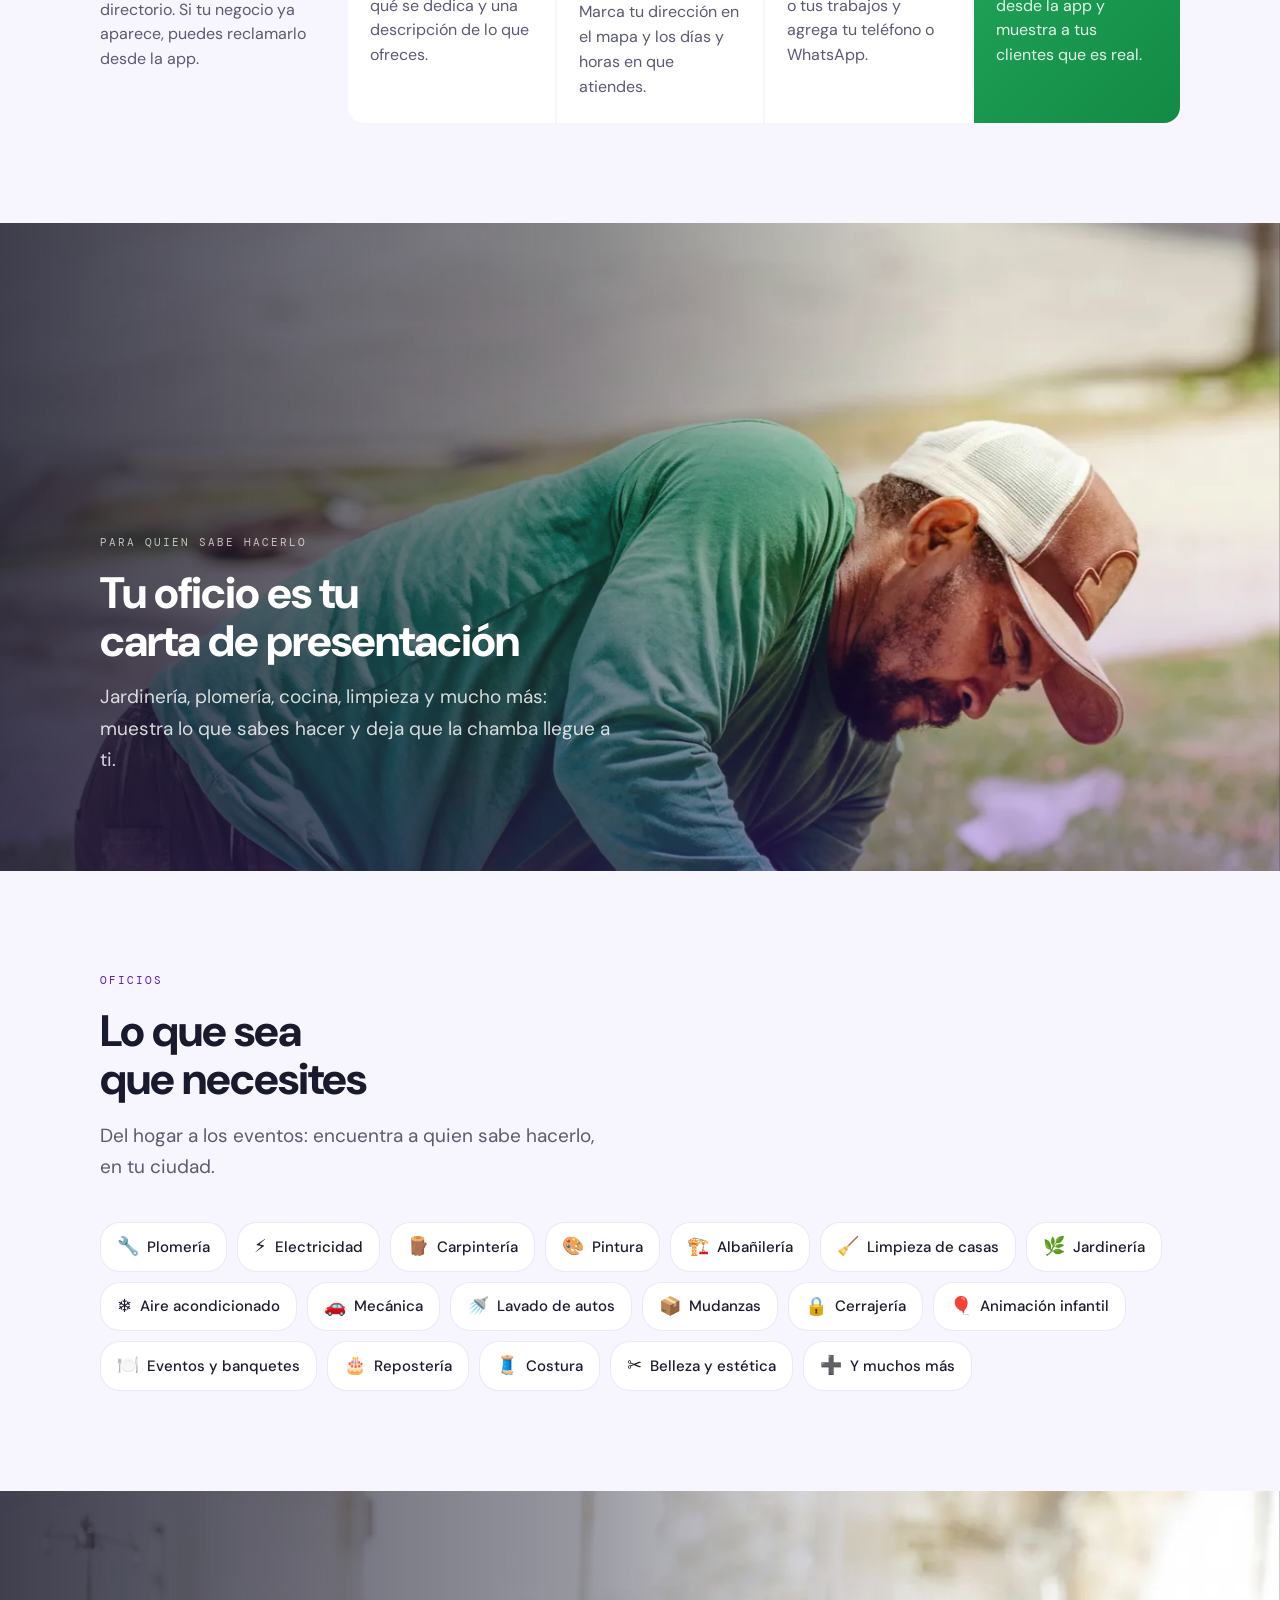
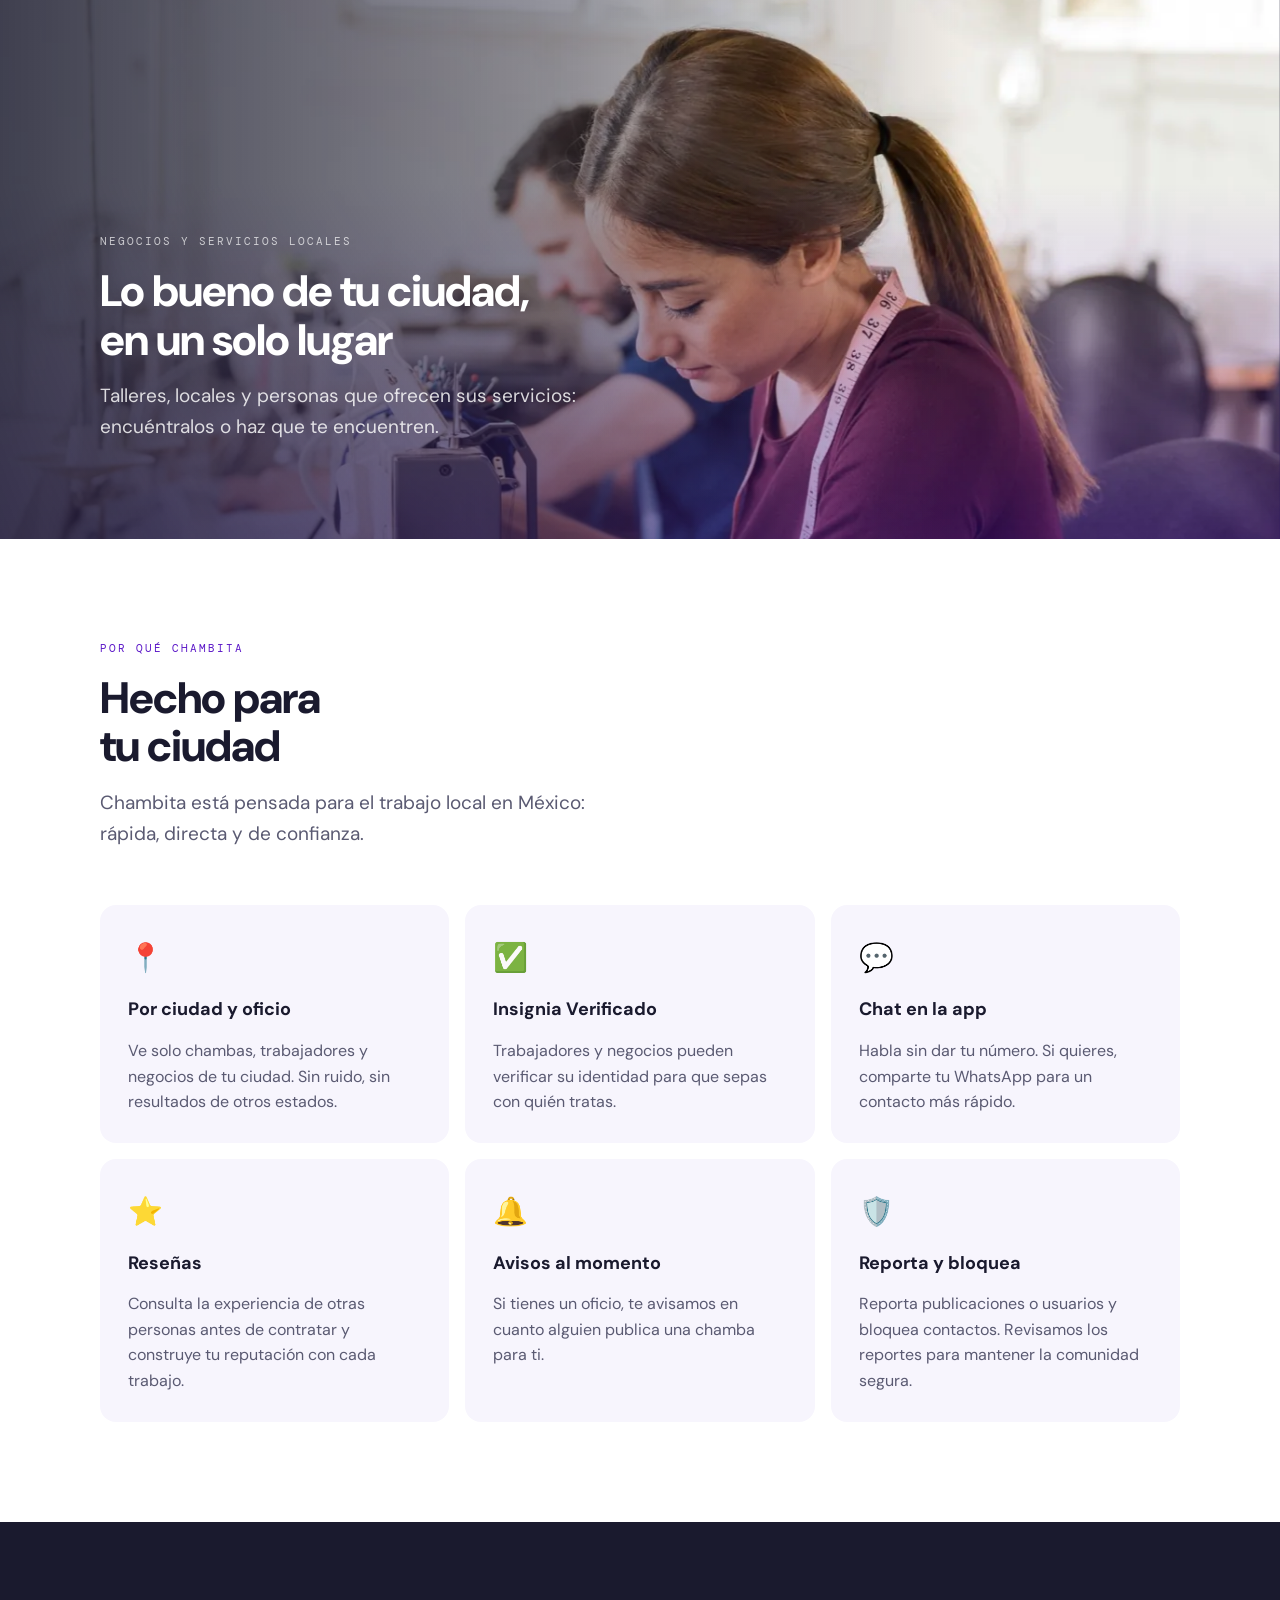
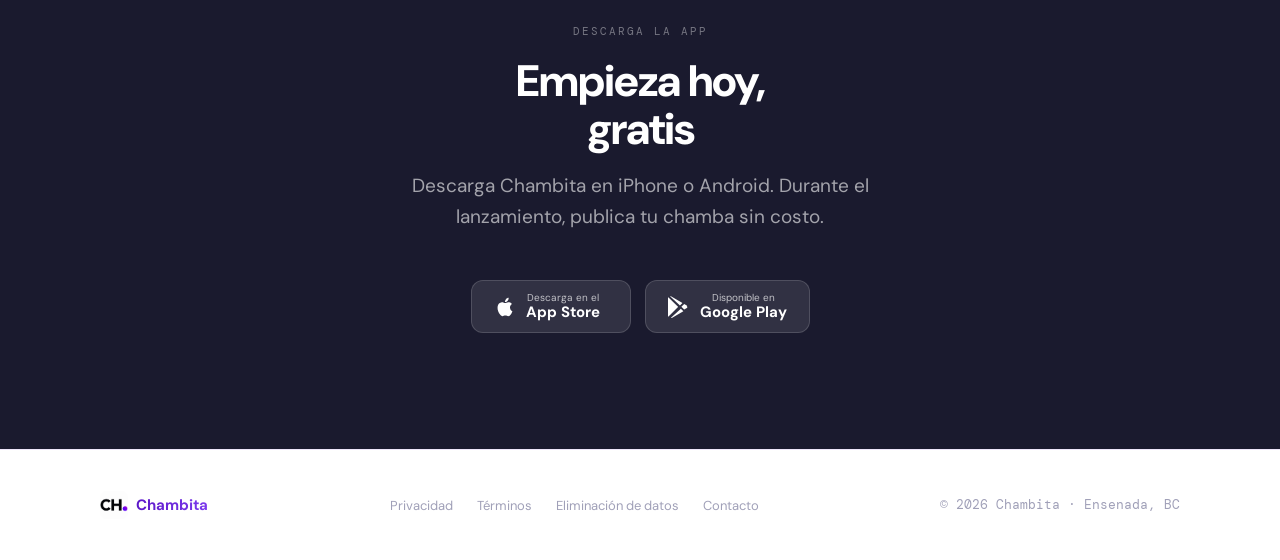
==== commit 553ce5fa: "Add three side-by-side hero videos" ====
--- a/index.html
+++ b/index.html
@@ -114,10 +114,17 @@
 
   <main id="contenido">
   <section class="hero">
-    <video class="hero-video" autoplay muted loop playsinline preload="auto" poster="/assets/video/portada-poster.jpg" aria-hidden="true" data-story-video>
-      <source src="/assets/video/portada-640.mp4" type="video/mp4" media="(max-width: 800px)" />
-      <source src="/assets/video/portada-1280.mp4" type="video/mp4" />
-    </video>
+    <div class="hero-videos" aria-hidden="true">
+      <video class="hero-video" autoplay muted loop playsinline preload="metadata" poster="/assets/video/hero-1.jpg" data-story-video>
+        <source src="/assets/video/hero-1.mp4" type="video/mp4" />
+      </video>
+      <video class="hero-video" autoplay muted loop playsinline preload="metadata" poster="/assets/video/hero-2.jpg" data-story-video>
+        <source src="/assets/video/hero-2.mp4" type="video/mp4" />
+      </video>
+      <video class="hero-video" autoplay muted loop playsinline preload="metadata" poster="/assets/video/hero-3.jpg" data-story-video>
+        <source src="/assets/video/hero-3.mp4" type="video/mp4" />
+      </video>
+    </div>
     <div class="hero-overlay"></div>
     <div class="hero-content">
       <div class="hero-badge"><span>📍</span> Ya disponible en Baja California</div>
--- a/assets/css/landing.css
+++ b/assets/css/landing.css
@@ -15,9 +15,17 @@
 }
 
 
-.hero-video {
+.hero-videos {
   position: absolute;
   inset: 0;
+  display: grid;
+  grid-template-columns: repeat(3, minmax(0, 1fr));
+  overflow: hidden;
+}
+
+.hero-video {
+  display: block;
+  min-width: 0;
   width: 100%;
   height: 100%;
   object-fit: cover;
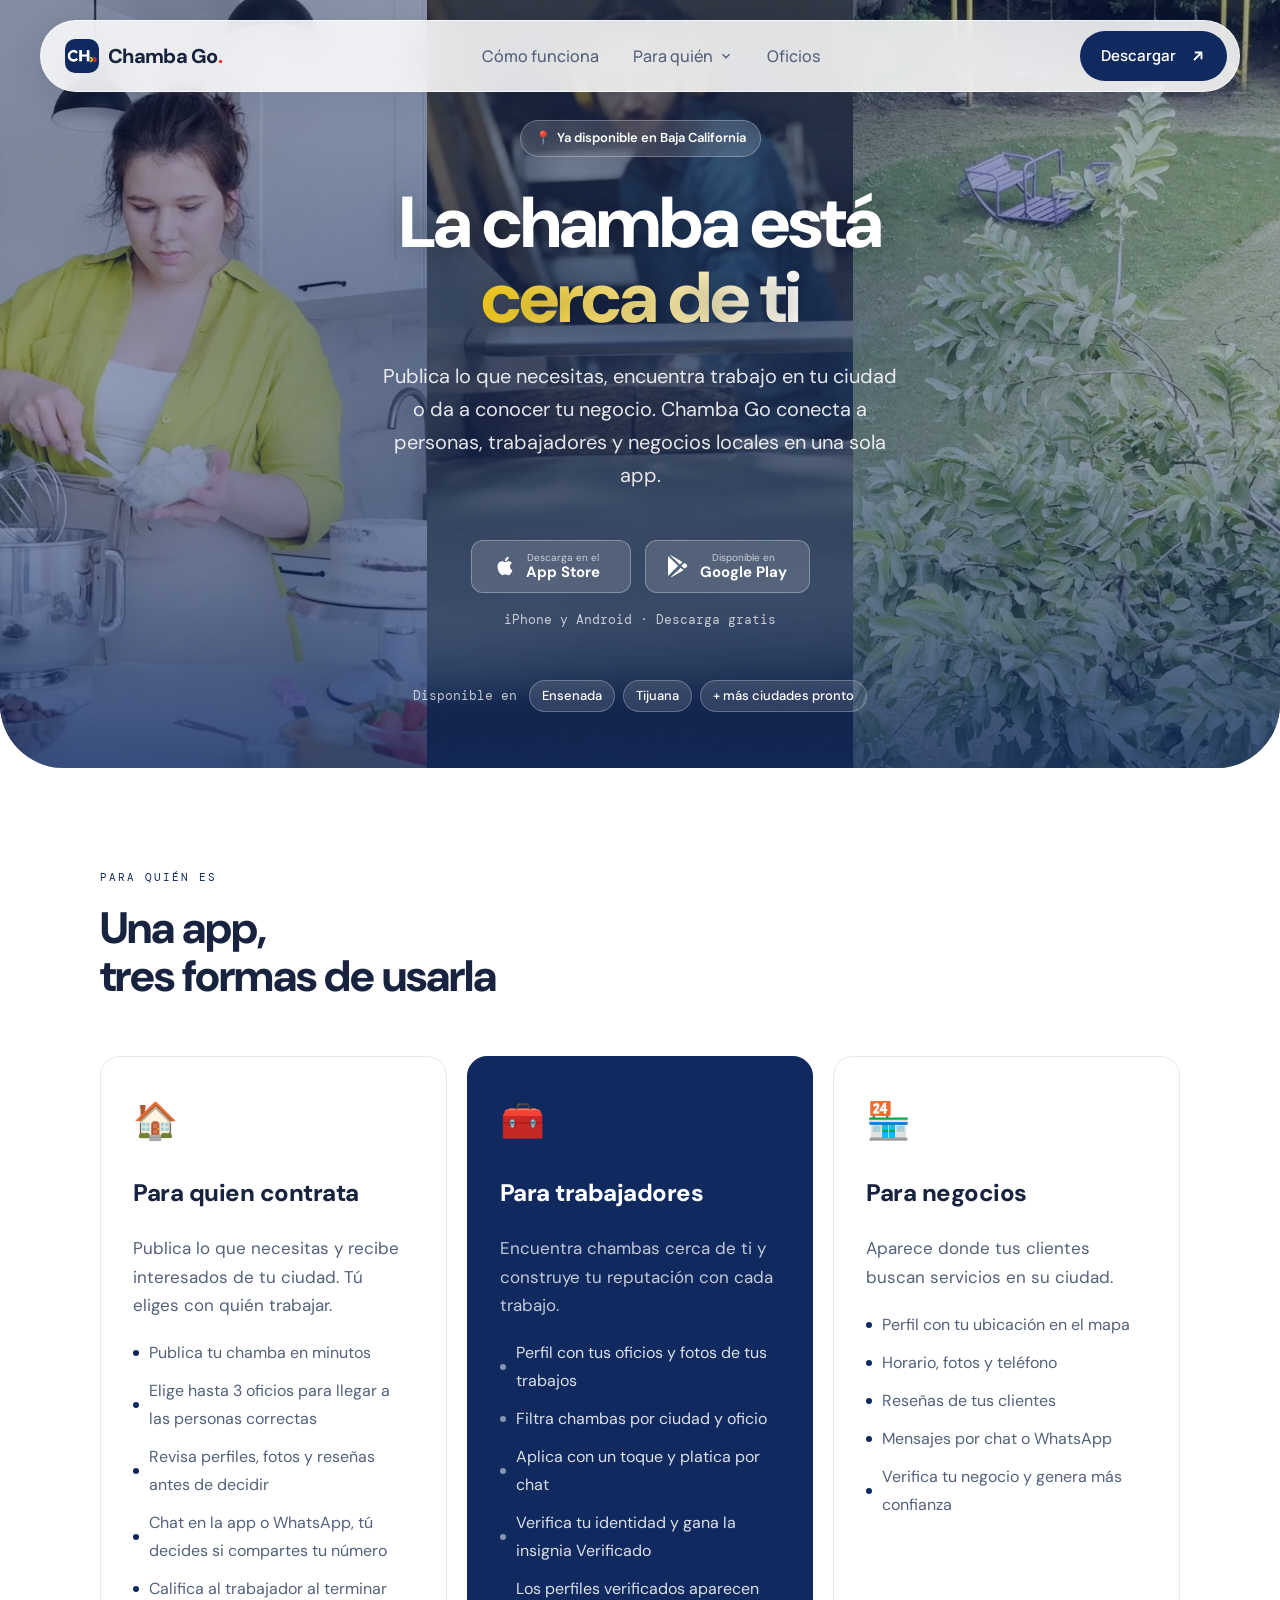
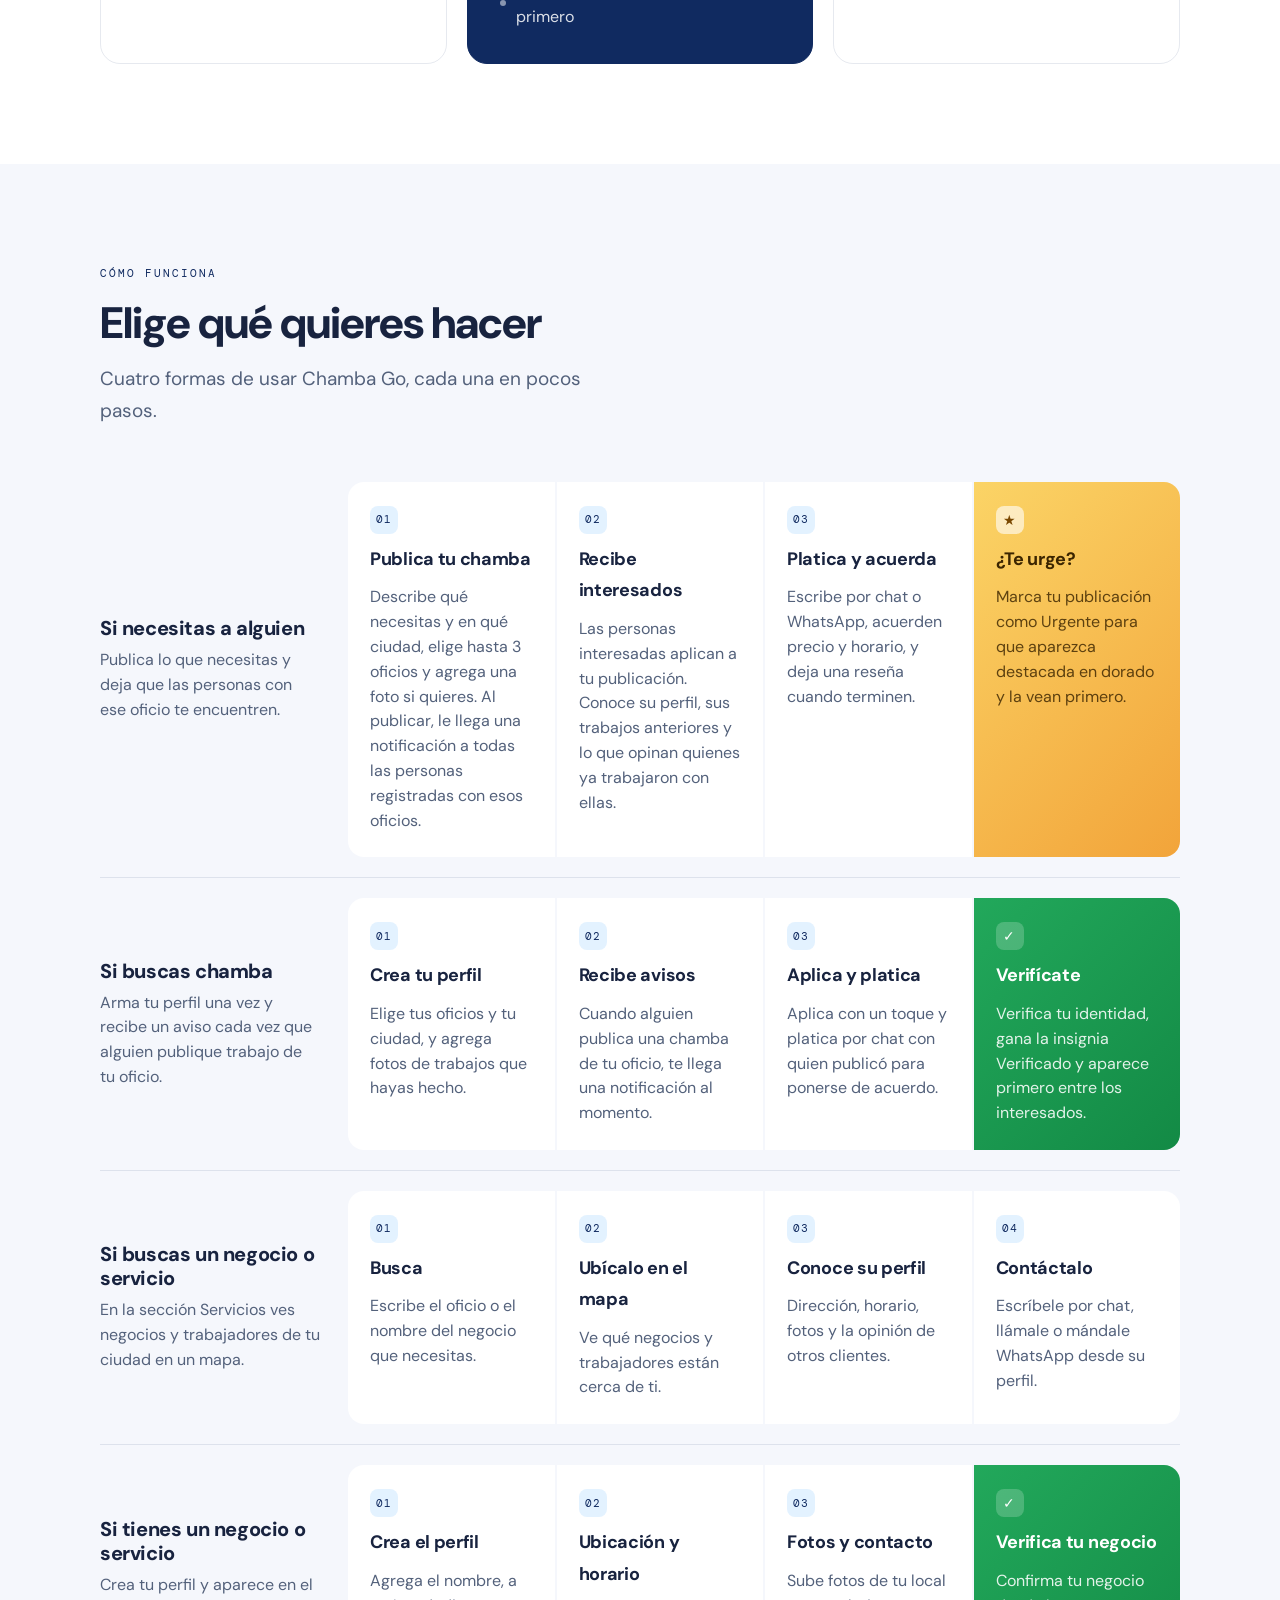
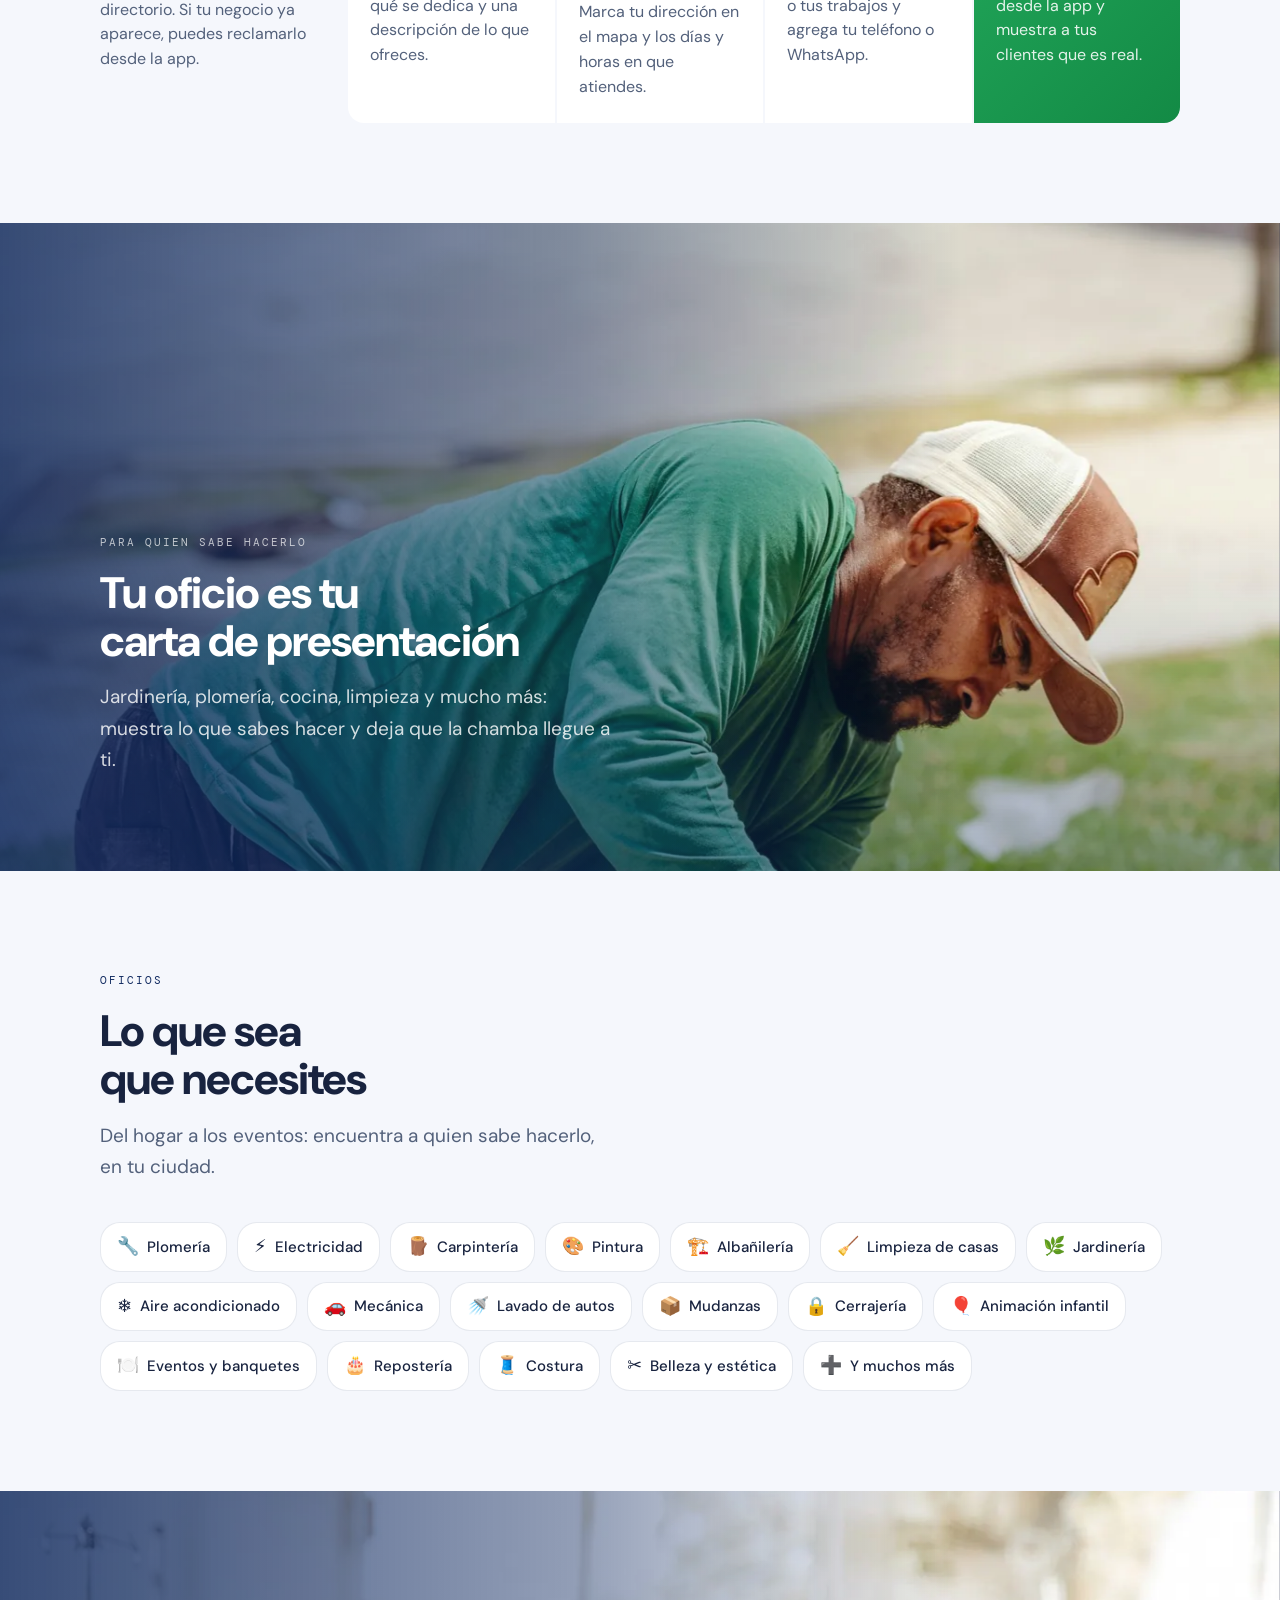
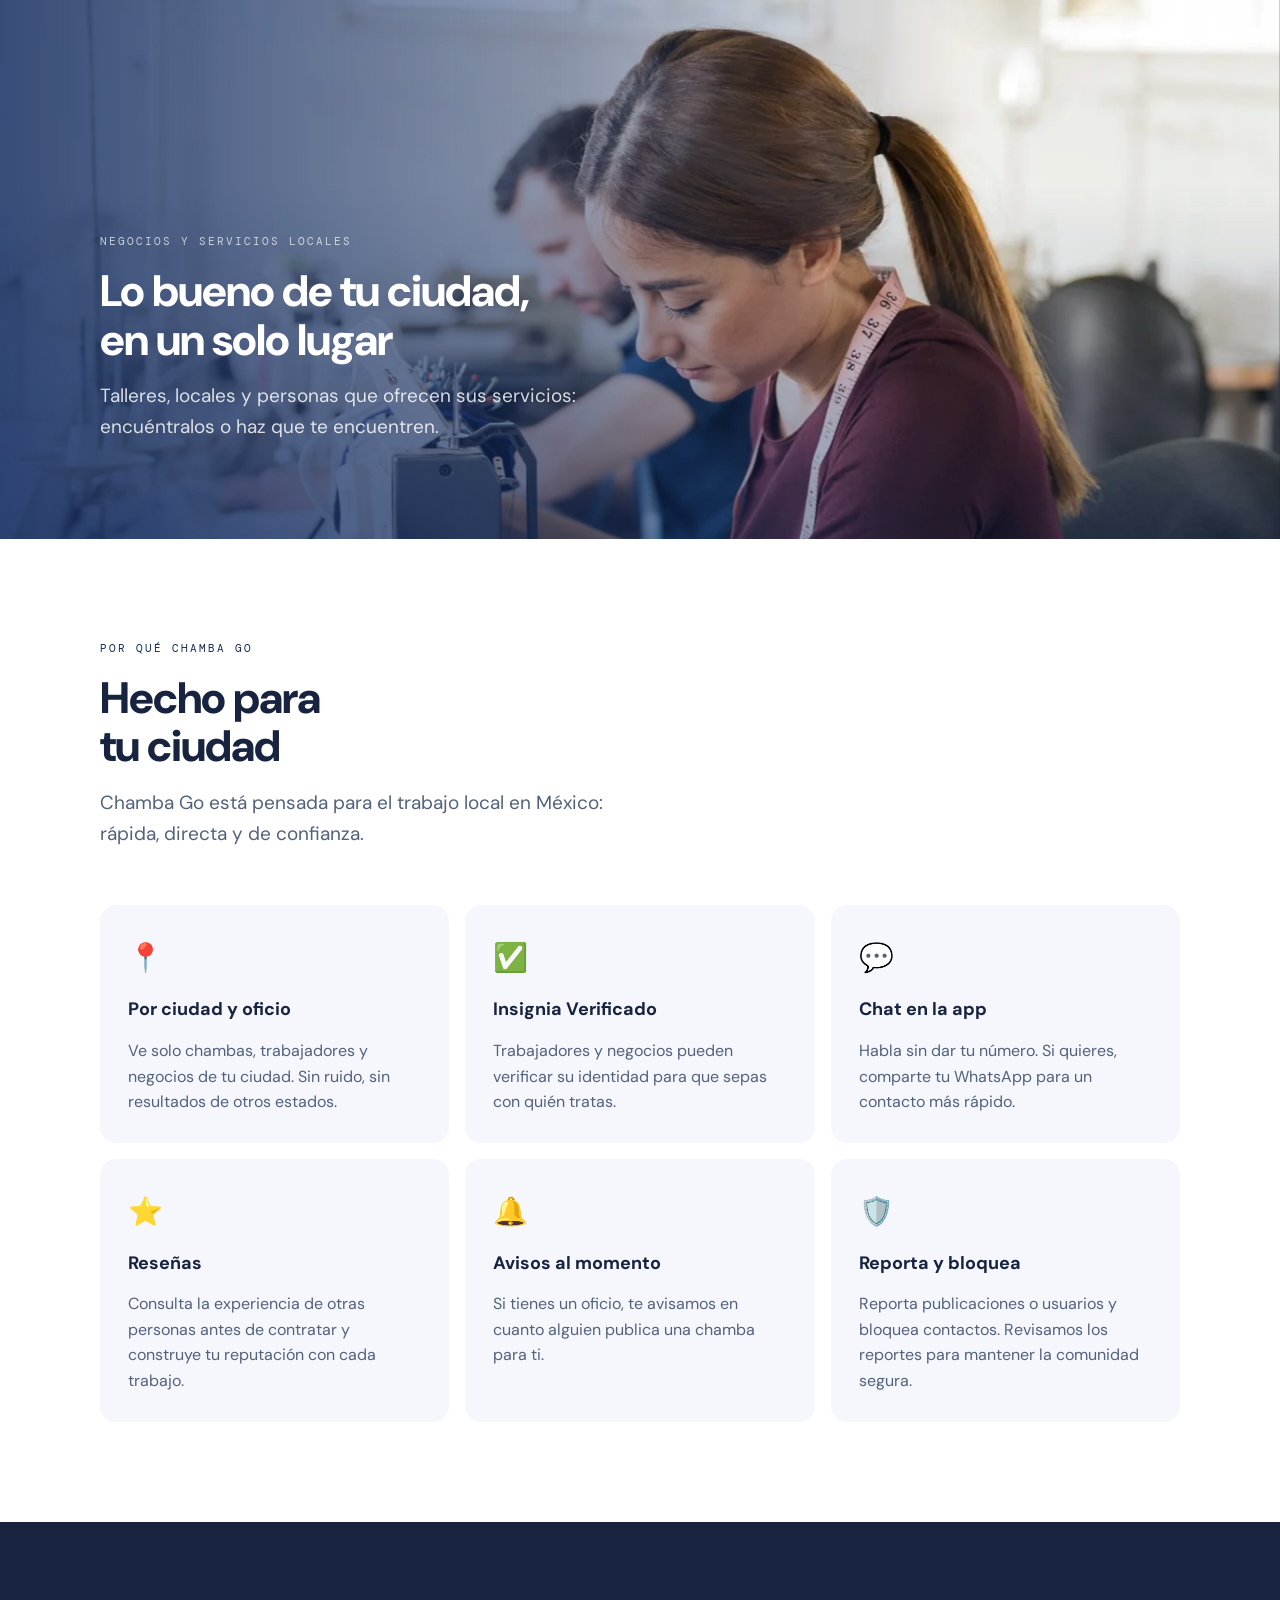
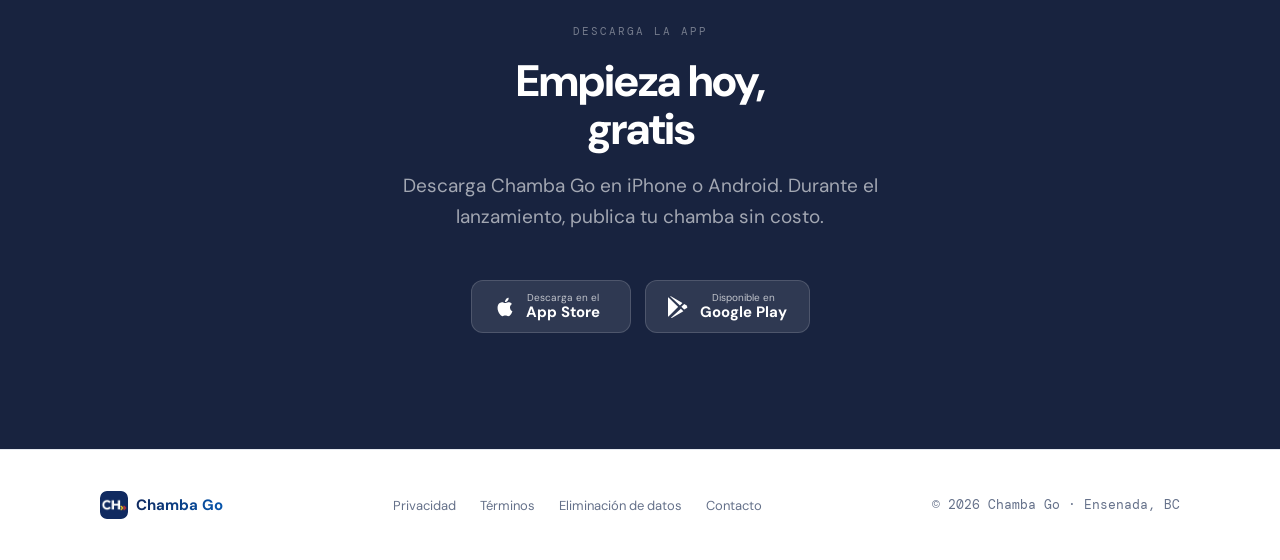
==== commit 5456603e: "Update landing page with Chamba Go branding and colors" ====
--- a/index.html
+++ b/index.html
@@ -4,24 +4,24 @@
   <meta charset="UTF-8" />
   <meta name="viewport" content="width=device-width, initial-scale=1.0" />
   <meta name="apple-itunes-app" content="app-id=6762499947" />
-  <title>Chambita — Encuentra quién te ayude o encuentra chamba cerca de ti</title>
-  <meta name="description" content="Chambita es la app para publicar trabajos, encontrar chamba y descubrir trabajadores y negocios de tu ciudad. Plomería, limpieza, construcción, eventos y más. Gratis en iPhone y Android." />
+  <title>Chamba Go — Encuentra quién te ayude o encuentra chamba cerca de ti</title>
+  <meta name="description" content="Chamba Go es la app para publicar trabajos, encontrar chamba y descubrir trabajadores y negocios de tu ciudad. Plomería, limpieza, construcción, eventos y más. Gratis en iPhone y Android." />
   <link rel="canonical" href="https://chambita.app/" />
-  <meta name="theme-color" content="#5c18c8" />
+  <meta name="theme-color" content="#102A60" />
   <link rel="icon" href="/favicon.ico" sizes="any" />
   <link rel="icon" type="image/png" sizes="32x32" href="/assets/images/brand/icon-32.png" />
   <link rel="apple-touch-icon" href="/apple-touch-icon.png" />
   <link rel="manifest" href="/site.webmanifest" />
   <meta property="og:type" content="website" />
-  <meta property="og:site_name" content="Chambita" />
+  <meta property="og:site_name" content="Chamba Go" />
   <meta property="og:locale" content="es_MX" />
   <meta property="og:url" content="https://chambita.app/" />
-  <meta property="og:title" content="Chambita — Trabajo cerca de ti" />
-  <meta property="og:description" content="Chambita es la app para publicar trabajos, encontrar chamba y descubrir trabajadores y negocios de tu ciudad. Plomería, limpieza, construcción, eventos y más. Gratis en iPhone y Android." />
+  <meta property="og:title" content="Chamba Go — Trabajo cerca de ti" />
+  <meta property="og:description" content="Chamba Go es la app para publicar trabajos, encontrar chamba y descubrir trabajadores y negocios de tu ciudad. Plomería, limpieza, construcción, eventos y más. Gratis en iPhone y Android." />
   <meta property="og:image" content="https://chambita.app/assets/images/og-image.jpg" />
   <meta property="og:image:width" content="1200" />
   <meta property="og:image:height" content="630" />
-  <meta property="og:image:alt" content="Chambita: trabajo cerca de ti" />
+  <meta property="og:image:alt" content="Chamba Go: trabajo cerca de ti" />
   <meta name="twitter:card" content="summary_large_image" />
   <link rel="preconnect" href="https://fonts.googleapis.com" />
   <link rel="preconnect" href="https://fonts.gstatic.com" crossorigin />
@@ -30,7 +30,7 @@
     {
       "@context": "https://schema.org",
       "@type": "Organization",
-      "name": "Chambita",
+      "name": "Chamba Go",
       "url": "https://chambita.app/",
       "logo": "https://chambita.app/assets/images/brand/icon-512.png",
       "email": "dev@chambita.app"
@@ -38,17 +38,17 @@
     {
       "@context": "https://schema.org",
       "@type": "WebSite",
-      "name": "Chambita",
+      "name": "Chamba Go",
       "url": "https://chambita.app/",
       "inLanguage": "es-MX"
     },
     {
       "@context": "https://schema.org",
       "@type": "MobileApplication",
-      "name": "Chambita",
+      "name": "Chamba Go",
       "operatingSystem": "iOS, Android",
       "applicationCategory": "BusinessApplication",
-      "description": "Chambita es la app para publicar trabajos, encontrar chamba y descubrir trabajadores y negocios de tu ciudad. Plomería, limpieza, construcción, eventos y más. Gratis en iPhone y Android.",
+      "description": "Chamba Go es la app para publicar trabajos, encontrar chamba y descubrir trabajadores y negocios de tu ciudad. Plomería, limpieza, construcción, eventos y más. Gratis en iPhone y Android.",
       "image": "https://chambita.app/assets/images/og-image.jpg",
       "offers": {
         "@type": "Offer",
@@ -76,9 +76,9 @@
 
   <a class="skip-link" href="#contenido">Saltar al contenido</a>
   <header class="landing-header" data-navigation>
-    <a href="/" class="landing-brand" aria-label="Chambita, inicio">
+    <a href="/" class="landing-brand" aria-label="Chamba Go, inicio">
       <img src="/assets/images/brand/chambita_logo.png" alt="" width="34" height="34" />
-      <span>Chambita<span class="brand-dot">.</span></span>
+      <span>Chamba Go<span class="brand-dot">.</span></span>
     </a>
     <nav class="landing-nav" id="landing-nav" aria-label="Navegación principal">
       <a class="nav-link" href="#como-funciona">Cómo funciona</a>
@@ -129,7 +129,7 @@
     <div class="hero-content">
       <div class="hero-badge"><span>📍</span> Ya disponible en Baja California</div>
       <h1>La chamba está<br /><em>cerca de ti</em></h1>
-      <p class="hero-sub">Publica lo que necesitas, encuentra trabajo en tu ciudad o da a conocer tu negocio. Chambita conecta a personas, trabajadores y negocios locales en una sola app.</p>
+      <p class="hero-sub">Publica lo que necesitas, encuentra trabajo en tu ciudad o da a conocer tu negocio. Chamba Go conecta a personas, trabajadores y negocios locales en una sola app.</p>
       <div class="store-buttons">
         <a href="https://apps.apple.com/app/id6762499947" class="store-btn">
           <svg viewBox="0 0 24 24" fill="white"><path d="M18.71 19.5c-.83 1.24-1.71 2.45-3.05 2.47-1.34.03-1.77-.79-3.29-.79-1.53 0-2 .77-3.27.82-1.31.05-2.3-1.32-3.14-2.53C4.25 17 2.94 12.45 4.7 9.39c.87-1.52 2.43-2.48 4.12-2.51 1.28-.02 2.5.87 3.29.87.78 0 2.26-1.07 3.8-.91.65.03 2.47.26 3.64 1.98-.09.06-2.17 1.28-2.15 3.81.03 3.02 2.65 4.03 2.68 4.04-.03.07-.42 1.44-1.38 2.83M13 3.5c.73-.83 1.94-1.46 2.94-1.5.13 1.17-.34 2.35-1.04 3.19-.69.85-1.83 1.51-2.95 1.42-.15-1.15.41-2.35 1.05-3.11z"/></svg>
@@ -199,7 +199,7 @@
     <div class="container">
       <div class="section-label">Cómo funciona</div>
       <h2 class="section-title">Elige qué quieres hacer</h2>
-      <p class="section-sub">Cuatro formas de usar Chambita, cada una en pocos pasos.</p>
+      <p class="section-sub">Cuatro formas de usar Chamba Go, cada una en pocos pasos.</p>
       <div class="how-rows">
         <div class="how-row" id="necesito-contratar">
           <div class="how-row-head">
@@ -377,9 +377,9 @@
 
   <section>
     <div class="container">
-      <div class="section-label">Por qué Chambita</div>
+      <div class="section-label">Por qué Chamba Go</div>
       <h2 class="section-title">Hecho para<br />tu ciudad</h2>
-      <p class="section-sub">Chambita está pensada para el trabajo local en México: rápida, directa y de confianza.</p>
+      <p class="section-sub">Chamba Go está pensada para el trabajo local en México: rápida, directa y de confianza.</p>
       <div class="features-grid">
         <div class="feature-card"><div class="feature-icon">📍</div><h3>Por ciudad y oficio</h3><p>Ve solo chambas, trabajadores y negocios de tu ciudad. Sin ruido, sin resultados de otros estados.</p></div>
         <div class="feature-card"><div class="feature-icon">✅</div><h3>Insignia Verificado</h3><p>Trabajadores y negocios pueden verificar su identidad para que sepas con quién tratas.</p></div>
@@ -395,7 +395,7 @@
     <div class="container">
       <div class="section-label">Descarga la app</div>
       <h2 class="section-title">Empieza hoy,<br />gratis</h2>
-      <p class="section-sub">Descarga Chambita en iPhone o Android. Durante el lanzamiento, publica tu chamba sin costo.</p>
+      <p class="section-sub">Descarga Chamba Go en iPhone o Android. Durante el lanzamiento, publica tu chamba sin costo.</p>
       <div class="store-buttons">
         <a href="https://apps.apple.com/app/id6762499947" class="store-btn">
           <svg viewBox="0 0 24 24" fill="white"><path d="M18.71 19.5c-.83 1.24-1.71 2.45-3.05 2.47-1.34.03-1.77-.79-3.29-.79-1.53 0-2 .77-3.27.82-1.31.05-2.3-1.32-3.14-2.53C4.25 17 2.94 12.45 4.7 9.39c.87-1.52 2.43-2.48 4.12-2.51 1.28-.02 2.5.87 3.29.87.78 0 2.26-1.07 3.8-.91.65.03 2.47.26 3.64 1.98-.09.06-2.17 1.28-2.15 3.81.03 3.02 2.65 4.03 2.68 4.04-.03.07-.42 1.44-1.38 2.83M13 3.5c.73-.83 1.94-1.46 2.94-1.5.13 1.17-.34 2.35-1.04 3.19-.69.85-1.83 1.51-2.95 1.42-.15-1.15.41-2.35 1.05-3.11z"/></svg>
@@ -414,8 +414,8 @@
   <footer>
     <div class="footer-inner">
       <div class="footer-logo">
-        <img src="/assets/images/brand/chambita_logo.png" alt="Chambita" />
-        <span>Chambita</span>
+        <img src="/assets/images/brand/chambita_logo.png" alt="Chamba Go" />
+        <span>Chamba Go</span>
       </div>
       <ul class="footer-links">
         <li><a href="/privacy">Privacidad</a></li>
@@ -423,7 +423,7 @@
         <li><a href="/data-deletion">Eliminación de datos</a></li>
         <li><a href="mailto:dev@chambita.app">Contacto</a></li>
       </ul>
-      <p class="footer-copy">© 2026 Chambita · Ensenada, BC</p>
+      <p class="footer-copy">© 2026 Chamba Go · Ensenada, BC</p>
     </div>
   </footer>
 
--- a/assets/css/base.css
+++ b/assets/css/base.css
@@ -1,15 +1,20 @@
 @import url('https://fonts.googleapis.com/css2?family=DM+Sans:ital,opsz,wght@0,9..40,300;0,9..40,400;0,9..40,500;0,9..40,600;0,9..40,700;1,9..40,300&family=DM+Mono:wght@400;500&display=swap');
 
 :root {
+  --brand-blue: #102A60;
+  --brand-blue-hover: #18366F;
+  --brand-yellow: #FCD21C;
+  --brand-red: #EF302B;
+  --brand-accent: #2684FF;
   --bg:       #ffffff;
-  --surface:  #f7f5fd;
-  --border:   rgba(92, 24, 200, 0.1);
-  --text:     #1a1a2e;
-  --muted:    #5a5a72;
-  --faint:    #a0a0b8;
-  --accent:   #5c18c8;
-  --accent2:  #7c3aed;
-  --accent-light: #ede8fb;
+  --surface:  #F5F7FC;
+  --border:   rgba(16, 42, 96, 0.1);
+  --text:     #18233F;
+  --muted:    #53617B;
+  --faint:    #65718A;
+  --accent:   var(--brand-blue);
+  --accent2:  #0756AD;
+  --accent-light: #E3F2FF;
   --danger:   #e53e3e;
   --success:  #38a169;
   --mono:     'DM Mono', monospace;
--- a/assets/css/document-header.css
+++ b/assets/css/document-header.css
@@ -30,7 +30,7 @@
 .site-header-logo span {
   font-size: 16px;
   font-weight: 800;
-  background: linear-gradient(90deg, #5c18c8, #7c3aed);
+  background: linear-gradient(90deg, #102A60, #0756AD);
   -webkit-background-clip: text;
   -webkit-text-fill-color: transparent;
   letter-spacing: -0.3px;
--- a/assets/css/landing.css
+++ b/assets/css/landing.css
@@ -36,8 +36,8 @@
   position: absolute;
   inset: 0;
   background:
-    radial-gradient(ellipse 70% 60% at 50% 45%, rgba(26,26,46,0.4) 0%, rgba(26,26,46,0) 70%),
-    linear-gradient(180deg, rgba(26,26,46,0.62) 0%, rgba(26,26,46,0.68) 55%, rgba(60,14,130,0.82) 100%);
+    radial-gradient(ellipse 70% 60% at 50% 45%, rgba(16, 42, 96, 0.4) 0%, rgba(16, 42, 96, 0) 70%),
+    linear-gradient(180deg, rgba(16, 42, 96, 0.35) 0%, rgba(16, 42, 96, 0.40) 55%, rgba(16, 42, 96, 0.82) 100%);
   pointer-events: none;
 }
 
@@ -52,14 +52,14 @@
   display: inline-flex;
   align-items: center;
   gap: 6px;
-  background: rgba(255,255,255,0.14);
+  background: rgba(255, 255, 255, 0.14);
   color: #fff;
   font-size: 13px;
   font-weight: 600;
   padding: 6px 14px;
   border-radius: 20px;
   margin-bottom: 28px;
-  border: 1px solid rgba(255,255,255,0.28);
+  border: 1px solid rgba(255, 255, 255, 0.28);
   backdrop-filter: blur(8px);
 }
 
@@ -71,38 +71,47 @@
   color: #fff;
   margin-bottom: 24px;
   max-width: 780px;
-  text-shadow: 0 2px 24px rgba(0,0,0,0.25);
+  text-shadow: 0 2px 24px rgba(0, 0, 0, 0.25);
 }
 
 .hero h1 em {
   font-style: normal;
-  background: linear-gradient(90deg, #c9b0ff, #ffffff);
+  background: linear-gradient(90deg, #FCD21C, #ffffff);
   -webkit-background-clip: text;
   -webkit-text-fill-color: transparent;
 }
 
 .hero-sub {
   font-size: clamp(16px, 2.5vw, 20px);
-  color: rgba(255,255,255,0.88);
+  color: rgba(255, 255, 255, 0.88);
   line-height: 1.65;
   max-width: 520px;
   margin-bottom: 48px;
 }
 
 .hero .store-btn {
-  background: rgba(255,255,255,0.14);
-  border: 1px solid rgba(255,255,255,0.3);
+  background: rgba(255, 255, 255, 0.14);
+  border: 1px solid rgba(255, 255, 255, 0.3);
   backdrop-filter: blur(8px);
 }
 
-.hero .store-btn:hover { background: rgba(255,255,255,0.24); opacity: 1; }
-.hero .store-note { color: rgba(255,255,255,0.72); }
-.hero .cities-label { color: rgba(255,255,255,0.72); }
+.hero .store-btn:hover {
+  background: rgba(255, 255, 255, 0.24);
+  opacity: 1;
+}
+
+.hero .store-note {
+  color: rgba(255, 255, 255, 0.72);
+}
+
+.hero .cities-label {
+  color: rgba(255, 255, 255, 0.72);
+}
 
 .hero .city-pill {
   color: #fff;
-  background: rgba(255,255,255,0.12);
-  border-color: rgba(255,255,255,0.25);
+  background: rgba(255, 255, 255, 0.12);
+  border-color: rgba(255, 255, 255, 0.25);
 }
 
 /* ── Store buttons ── */
@@ -128,12 +137,41 @@
   text-decoration: none;
 }
 
-.store-btn:hover { opacity: 0.85; transform: translateY(-1px); text-decoration: none; }
-.store-btn svg { width: 22px; height: 22px; flex-shrink: 0; }
-.store-btn-text { display: flex; flex-direction: column; }
-.store-btn-sub  { font-size: 10px; opacity: 0.7; line-height: 1; margin-bottom: 2px; }
-.store-btn-name { font-size: 15px; font-weight: 700; line-height: 1; }
-.store-note { font-size: 13px; color: var(--faint); font-family: var(--mono); }
+.store-btn:hover {
+  opacity: 0.85;
+  transform: translateY(-1px);
+  text-decoration: none;
+}
+
+.store-btn svg {
+  width: 22px;
+  height: 22px;
+  flex-shrink: 0;
+}
+
+.store-btn-text {
+  display: flex;
+  flex-direction: column;
+}
+
+.store-btn-sub {
+  font-size: 10px;
+  opacity: 0.7;
+  line-height: 1;
+  margin-bottom: 2px;
+}
+
+.store-btn-name {
+  font-size: 15px;
+  font-weight: 700;
+  line-height: 1;
+}
+
+.store-note {
+  font-size: 13px;
+  color: var(--faint);
+  font-family: var(--mono);
+}
 
 .cities {
   display: flex;
@@ -144,7 +182,12 @@
   margin-top: 48px;
 }
 
-.cities-label { font-size: 13px; color: var(--faint); font-family: var(--mono); margin-right: 4px; }
+.cities-label {
+  font-size: 13px;
+  color: var(--faint);
+  font-family: var(--mono);
+  margin-right: 4px;
+}
 
 .city-pill {
   font-size: 13px;
@@ -157,8 +200,14 @@
 }
 
 /* ── Sections ── */
-section { padding: 100px 24px; }
-.container { max-width: 1080px; margin: 0 auto; }
+section {
+  padding: 100px 24px;
+}
+
+.container {
+  max-width: 1080px;
+  margin: 0 auto;
+}
 
 .section-label {
   font-family: var(--mono);
@@ -178,10 +227,17 @@
   margin-bottom: 16px;
 }
 
-.section-sub { font-size: 19px; color: var(--muted); line-height: 1.65; max-width: 520px; }
+.section-sub {
+  font-size: 19px;
+  color: var(--muted);
+  line-height: 1.65;
+  max-width: 520px;
+}
 
 /* ── How ── */
-.how { background: var(--surface); }
+.how {
+  background: var(--surface);
+}
 
 .how-grid {
   display: grid;
@@ -198,8 +254,13 @@
   gap: 16px;
 }
 
-.how-card:first-child { border-radius: 16px 0 0 16px; }
-.how-card:last-child  { border-radius: 0 16px 16px 0; }
+.how-card:first-child {
+  border-radius: 16px 0 0 16px;
+}
+
+.how-card:last-child {
+  border-radius: 0 16px 16px 0;
+}
 
 .how-num {
   font-family: var(--mono);
@@ -215,10 +276,25 @@
   justify-content: center;
 }
 
-.how-card h3 { font-size: 18px; font-weight: 700; letter-spacing: -0.3px; color: var(--text); }
-.how-card p  { font-size: 16px; color: var(--muted); line-height: 1.65; }
-
-.how-rows { display: flex; flex-direction: column; gap: 20px; margin-top: 56px; }
+.how-card h3 {
+  font-size: 18px;
+  font-weight: 700;
+  letter-spacing: -0.3px;
+  color: var(--text);
+}
+
+.how-card p {
+  font-size: 16px;
+  color: var(--muted);
+  line-height: 1.65;
+}
+
+.how-rows {
+  display: flex;
+  flex-direction: column;
+  gap: 20px;
+  margin-top: 56px;
+}
 
 .how-row {
   display: grid;
@@ -229,18 +305,50 @@
   border-top: 1px solid var(--border);
 }
 
-.how-row:first-child { padding-top: 0; border-top: none; }
-
-.how-row-head h3 { font-size: 20px; font-weight: 800; letter-spacing: -0.4px; line-height: 1.2; color: var(--text); margin-bottom: 8px; }
-.how-row-head p  { font-size: 16px; color: var(--muted); line-height: 1.55; }
-
-.how-row .how-grid { margin-top: 0; grid-template-columns: repeat(4, 1fr); }
-.how-row .how-card { padding: 24px 22px; gap: 10px; }
-.how-row .how-card h3 { font-size: 18px; }
-.how-row .how-card p  { font-size: 16px; line-height: 1.55; }
+.how-row:first-child {
+  padding-top: 0;
+  border-top: none;
+}
+
+.how-row-head h3 {
+  font-size: 20px;
+  font-weight: 800;
+  letter-spacing: -0.4px;
+  line-height: 1.2;
+  color: var(--text);
+  margin-bottom: 8px;
+}
+
+.how-row-head p {
+  font-size: 16px;
+  color: var(--muted);
+  line-height: 1.55;
+}
+
+.how-row .how-grid {
+  margin-top: 0;
+  grid-template-columns: repeat(4, 1fr);
+}
+
+.how-row .how-card {
+  padding: 24px 22px;
+  gap: 10px;
+}
+
+.how-row .how-card h3 {
+  font-size: 18px;
+}
+
+.how-row .how-card p {
+  font-size: 16px;
+  line-height: 1.55;
+}
 
 @media (max-width: 960px) {
-  .how-row { grid-template-columns: 1fr; gap: 16px; }
+  .how-row {
+    grid-template-columns: 1fr;
+    gap: 16px;
+  }
 }
 
 @media (max-width: 640px) {
@@ -253,7 +361,11 @@
     padding-inline: 20px;
     scrollbar-width: none;
   }
-  .how-row .how-grid::-webkit-scrollbar { display: none; }
+
+  .how-row .how-grid::-webkit-scrollbar {
+    display: none;
+  }
+
   .how-row .how-card,
   .how-row .how-card:first-child,
   .how-row .how-card:last-child {
@@ -264,18 +376,49 @@
   }
 }
 
-.how-card.is-urgent { background: linear-gradient(135deg, #fbd466 0%, #f2a43a 100%); }
-.how-card.is-urgent .how-num { background: rgba(255, 255, 255, 0.6); color: #7a4800; font-size: 14px; }
-.how-card.is-urgent h3 { color: #3b2500; }
-.how-card.is-urgent p  { color: rgba(59, 37, 0, 0.82); }
-
-.how-card.is-verified { background: linear-gradient(135deg, #22a85b 0%, #138a45 100%); }
-.how-card.is-verified .how-num { background: rgba(255, 255, 255, 0.2); color: #fff; font-size: 14px; }
-.how-card.is-verified h3 { color: #fff; }
-.how-card.is-verified p  { color: rgba(255, 255, 255, 0.88); }
+.how-card.is-urgent {
+  background: linear-gradient(135deg, #fbd466 0%, #f2a43a 100%);
+}
+
+.how-card.is-urgent .how-num {
+  background: rgba(255, 255, 255, 0.6);
+  color: #7a4800;
+  font-size: 14px;
+}
+
+.how-card.is-urgent h3 {
+  color: #3b2500;
+}
+
+.how-card.is-urgent p {
+  color: rgba(59, 37, 0, 0.82);
+}
+
+.how-card.is-verified {
+  background: linear-gradient(135deg, #22a85b 0%, #138a45 100%);
+}
+
+.how-card.is-verified .how-num {
+  background: rgba(255, 255, 255, 0.2);
+  color: #fff;
+  font-size: 14px;
+}
+
+.how-card.is-verified h3 {
+  color: #fff;
+}
+
+.how-card.is-verified p {
+  color: rgba(255, 255, 255, 0.88);
+}
 
 /* ── For who ── */
-.forwho-grid { display: grid; grid-template-columns: repeat(3, 1fr); gap: 20px; margin-top: 56px; }
+.forwho-grid {
+  display: grid;
+  grid-template-columns: repeat(3, 1fr);
+  gap: 20px;
+  margin-top: 56px;
+}
 
 .forwho-card {
   border: 1px solid var(--border);
@@ -286,14 +429,38 @@
   gap: 20px;
 }
 
-.forwho-card.accent { background: var(--accent); border-color: var(--accent); }
-
-.forwho-card h3 { font-size: 24px; font-weight: 800; letter-spacing: -0.5px; color: var(--text); }
-.forwho-card.accent h3 { color: #fff; }
-.forwho-card p  { font-size: 17px; color: var(--muted); line-height: 1.65; }
-.forwho-card.accent p { color: rgba(255,255,255,0.75); }
-
-.forwho-list { list-style: none; display: flex; flex-direction: column; gap: 10px; }
+.forwho-card.accent {
+  background: var(--accent);
+  border-color: var(--accent);
+}
+
+.forwho-card h3 {
+  font-size: 24px;
+  font-weight: 800;
+  letter-spacing: -0.5px;
+  color: var(--text);
+}
+
+.forwho-card.accent h3 {
+  color: #fff;
+}
+
+.forwho-card p {
+  font-size: 17px;
+  color: var(--muted);
+  line-height: 1.65;
+}
+
+.forwho-card.accent p {
+  color: rgba(255, 255, 255, 0.75);
+}
+
+.forwho-list {
+  list-style: none;
+  display: flex;
+  flex-direction: column;
+  gap: 10px;
+}
 
 .forwho-list li {
   display: flex;
@@ -303,7 +470,9 @@
   color: var(--muted);
 }
 
-.forwho-card.accent .forwho-list li { color: rgba(255,255,255,0.85); }
+.forwho-card.accent .forwho-list li {
+  color: rgba(255, 255, 255, 0.85);
+}
 
 .forwho-list li::before {
   content: '';
@@ -314,10 +483,14 @@
   flex-shrink: 0;
 }
 
-.forwho-card.accent .forwho-list li::before { background: rgba(255,255,255,0.5); }
+.forwho-card.accent .forwho-list li::before {
+  background: rgba(255, 255, 255, 0.5);
+}
 
 @media (max-width: 960px) {
-  .forwho-grid { grid-template-columns: 1fr; }
+  .forwho-grid {
+    grid-template-columns: 1fr;
+  }
 }
 
 /* ── Features ── */
@@ -337,14 +510,33 @@
   gap: 12px;
 }
 
-.feature-icon { font-size: 28px; }
-.feature-card h3 { font-size: 18px; font-weight: 700; color: var(--text); }
-.feature-card p  { font-size: 16px; color: var(--muted); line-height: 1.6; }
+.feature-icon {
+  font-size: 28px;
+}
+
+.feature-card h3 {
+  font-size: 18px;
+  font-weight: 700;
+  color: var(--text);
+}
+
+.feature-card p {
+  font-size: 16px;
+  color: var(--muted);
+  line-height: 1.6;
+}
 
 /* ── Trades ── */
-.trades { background: var(--surface); }
-
-.trades-grid { display: flex; flex-wrap: wrap; gap: 10px; margin-top: 40px; }
+.trades {
+  background: var(--surface);
+}
+
+.trades-grid {
+  display: flex;
+  flex-wrap: wrap;
+  gap: 10px;
+  margin-top: 40px;
+}
 
 .trade-pill {
   display: flex;
@@ -360,16 +552,42 @@
   transition: border-color 0.15s;
 }
 
-.trade-pill:hover { border-color: var(--accent); }
-.trade-pill span  { font-size: 18px; }
+.trade-pill:hover {
+  border-color: var(--accent);
+}
+
+.trade-pill span {
+  font-size: 18px;
+}
 
 /* ── CTA ── */
-.cta-section { text-align: center; background: var(--text); color: #fff; }
-.cta-section .section-label { color: rgba(255,255,255,0.4); }
-.cta-section .section-title { color: #fff; }
-.cta-section .section-sub   { color: rgba(255,255,255,0.6); margin: 0 auto 48px; }
-.cta-section .store-btn { background: rgba(255,255,255,0.1); border: 1px solid rgba(255,255,255,0.15); }
-.cta-section .store-btn:hover { background: rgba(255,255,255,0.18); }
+.cta-section {
+  text-align: center;
+  background: var(--text);
+  color: #fff;
+}
+
+.cta-section .section-label {
+  color: rgba(255, 255, 255, 0.4);
+}
+
+.cta-section .section-title {
+  color: #fff;
+}
+
+.cta-section .section-sub {
+  color: rgba(255, 255, 255, 0.6);
+  margin: 0 auto 48px;
+}
+
+.cta-section .store-btn {
+  background: rgba(255, 255, 255, 0.1);
+  border: 1px solid rgba(255, 255, 255, 0.15);
+}
+
+.cta-section .store-btn:hover {
+  background: rgba(255, 255, 255, 0.18);
+}
 
 /* ── Parallax bands ── */
 .parallax-band {
@@ -398,15 +616,20 @@
   display: block;
 }
 
-.parallax-band.jardineria { --parallax-focus: 68% 40%; }
-.parallax-band.costura    { --parallax-focus: 62% 35%; }
+.parallax-band.jardineria {
+  --parallax-focus: 68% 40%;
+}
+
+.parallax-band.costura {
+  --parallax-focus: 62% 35%;
+}
 
 .parallax-overlay {
   position: absolute;
   inset: 0;
   background:
-    linear-gradient(90deg, rgba(26,26,46,0.82) 0%, rgba(26,26,46,0.45) 45%, rgba(26,26,46,0) 75%),
-    linear-gradient(0deg, rgba(92,24,200,0.35) 0%, rgba(92,24,200,0) 55%);
+    linear-gradient(90deg, rgba(16, 42, 96, 0.82) 0%, rgba(16, 42, 96, 0.45) 45%, rgba(16, 42, 96, 0) 75%),
+    linear-gradient(0deg, rgba(16, 42, 96, 0.35) 0%, rgba(16, 42, 96, 0) 55%);
   pointer-events: none;
 }
 
@@ -416,12 +639,24 @@
   padding: 96px 24px;
 }
 
-.parallax-content .section-label { color: rgba(255,255,255,0.7); }
-.parallax-content .section-title { color: #fff; max-width: 560px; }
-.parallax-content .section-sub   { color: rgba(255,255,255,0.82); }
+.parallax-content .section-label {
+  color: rgba(255, 255, 255, 0.7);
+}
+
+.parallax-content .section-title {
+  color: #fff;
+  max-width: 560px;
+}
+
+.parallax-content .section-sub {
+  color: rgba(255, 255, 255, 0.82);
+}
 
 /* ── Footer ── */
-footer { border-top: 1px solid var(--border); padding: 40px 24px; }
+footer {
+  border-top: 1px solid var(--border);
+  padding: 40px 24px;
+}
 
 .footer-inner {
   max-width: 1080px;
@@ -433,8 +668,17 @@
   gap: 20px;
 }
 
-.footer-logo { display: flex; align-items: center; gap: 8px; }
-.footer-logo img { width: 28px; height: 28px; border-radius: 7px; }
+.footer-logo {
+  display: flex;
+  align-items: center;
+  gap: 8px;
+}
+
+.footer-logo img {
+  width: 28px;
+  height: 28px;
+  border-radius: 7px;
+}
 
 .footer-logo span {
   font-size: 15px;
@@ -444,27 +688,74 @@
   -webkit-text-fill-color: transparent;
 }
 
-.footer-links { display: flex; gap: 24px; list-style: none; }
-.footer-links a { font-size: 13px; color: var(--faint); transition: color 0.15s; }
-.footer-links a:hover { color: var(--muted); text-decoration: none; }
-.footer-copy { font-size: 13px; color: var(--faint); font-family: var(--mono); }
+.footer-links {
+  display: flex;
+  gap: 24px;
+  list-style: none;
+}
+
+.footer-links a {
+  font-size: 13px;
+  color: var(--faint);
+  transition: color 0.15s;
+}
+
+.footer-links a:hover {
+  color: var(--muted);
+  text-decoration: none;
+}
+
+.footer-copy {
+  font-size: 13px;
+  color: var(--faint);
+  font-family: var(--mono);
+}
 
 @media (max-width: 640px) {
-  .forwho-grid { grid-template-columns: 1fr; }
-  .how-card:first-child { border-radius: 16px 16px 0 0; }
-  .how-card:last-child  { border-radius: 0 0 16px 16px; }
-  section { padding: 72px 20px; }
-  .forwho-card { padding: 28px 24px; }
-  .parallax-band { min-height: 460px; }
-  .parallax-band.jardineria { --parallax-focus: 80% 35%; }
-  .parallax-content { padding: 64px 20px; }
+  .forwho-grid {
+    grid-template-columns: 1fr;
+  }
+
+  .how-card:first-child {
+    border-radius: 16px 16px 0 0;
+  }
+
+  .how-card:last-child {
+    border-radius: 0 0 16px 16px;
+  }
+
+  section {
+    padding: 72px 20px;
+  }
+
+  .forwho-card {
+    padding: 28px 24px;
+  }
+
+  .parallax-band {
+    min-height: 460px;
+  }
+
+  .parallax-band.jardineria {
+    --parallax-focus: 80% 35%;
+  }
+
+  .parallax-content {
+    padding: 64px 20px;
+  }
+
   .parallax-overlay {
-    background: linear-gradient(0deg, rgba(26,26,46,0.9) 0%, rgba(26,26,46,0.55) 50%, rgba(26,26,46,0.1) 100%);
-  }
-}
-
-.audience-icon { font-size: 36px; }
-[id] { scroll-margin-top: 112px; }
+    background: linear-gradient(0deg, rgba(16, 42, 96, 0.9) 0%, rgba(16, 42, 96, 0.55) 50%, rgba(16, 42, 96, 0.1) 100%);
+  }
+}
+
+.audience-icon {
+  font-size: 36px;
+}
+
+[id] {
+  scroll-margin-top: 112px;
+}
 
 /* Hero compacto: inicio */
 @media (max-width: 640px) {
@@ -485,5 +776,15 @@
   .hero .cities {
     margin-top: 28px;
   }
-}
-/* Hero compacto: fin */
+
+  .hero-videos {
+    grid-template-columns: repeat(2, minmax(0, 1fr));
+  }
+
+  .hero-video:nth-child(3) {
+    display: none;
+  }
+
+}
+
+/* Hero compacto: fin */
--- a/assets/css/navigation.css
+++ b/assets/css/navigation.css
@@ -15,7 +15,7 @@
   border: 1px solid rgba(255, 255, 255, 0.7);
   border-radius: 999px;
   background: rgba(255, 255, 255, 0.95);
-  box-shadow: 0 8px 36px rgba(26, 26, 46, 0.12);
+  box-shadow: 0 8px 36px rgba(16, 42, 96, 0.12);
   transition:
     max-width 0.25s ease,
     min-height 0.25s ease,
@@ -33,7 +33,7 @@
 .landing-header.is-scrolled {
   max-width: 1080px;
   min-height: 64px;
-  box-shadow: 0 8px 32px rgba(26, 26, 46, 0.16);
+  box-shadow: 0 8px 32px rgba(16, 42, 96, 0.16);
 }
 
 .landing-brand {
@@ -58,7 +58,7 @@
 }
 
 .brand-dot {
-  color: var(--accent);
+  color: var(--brand-red);
 }
 
 .landing-nav,
@@ -127,7 +127,7 @@
 }
 
 .download-link:hover {
-  background: #49119f;
+  background: var(--brand-blue-hover);
   transform: translateY(-1px);
   text-decoration: none;
 }
@@ -162,7 +162,7 @@
   border: 1px solid var(--border);
   border-radius: 24px;
   background: var(--bg);
-  box-shadow: 0 20px 60px rgba(26, 26, 46, 0.18);
+  box-shadow: 0 20px 60px rgba(16, 42, 96, 0.18);
 }
 
 .audience-panel:not([hidden]) {
@@ -336,7 +336,7 @@
     background: var(--bg);
     border: 1px solid var(--border);
     border-radius: 24px;
-    box-shadow: 0 16px 40px rgba(26, 26, 46, 0.15);
+    box-shadow: 0 16px 40px rgba(16, 42, 96, 0.15);
     flex-direction: column;
     align-items: stretch;
     max-height: calc(100dvh - 110px);
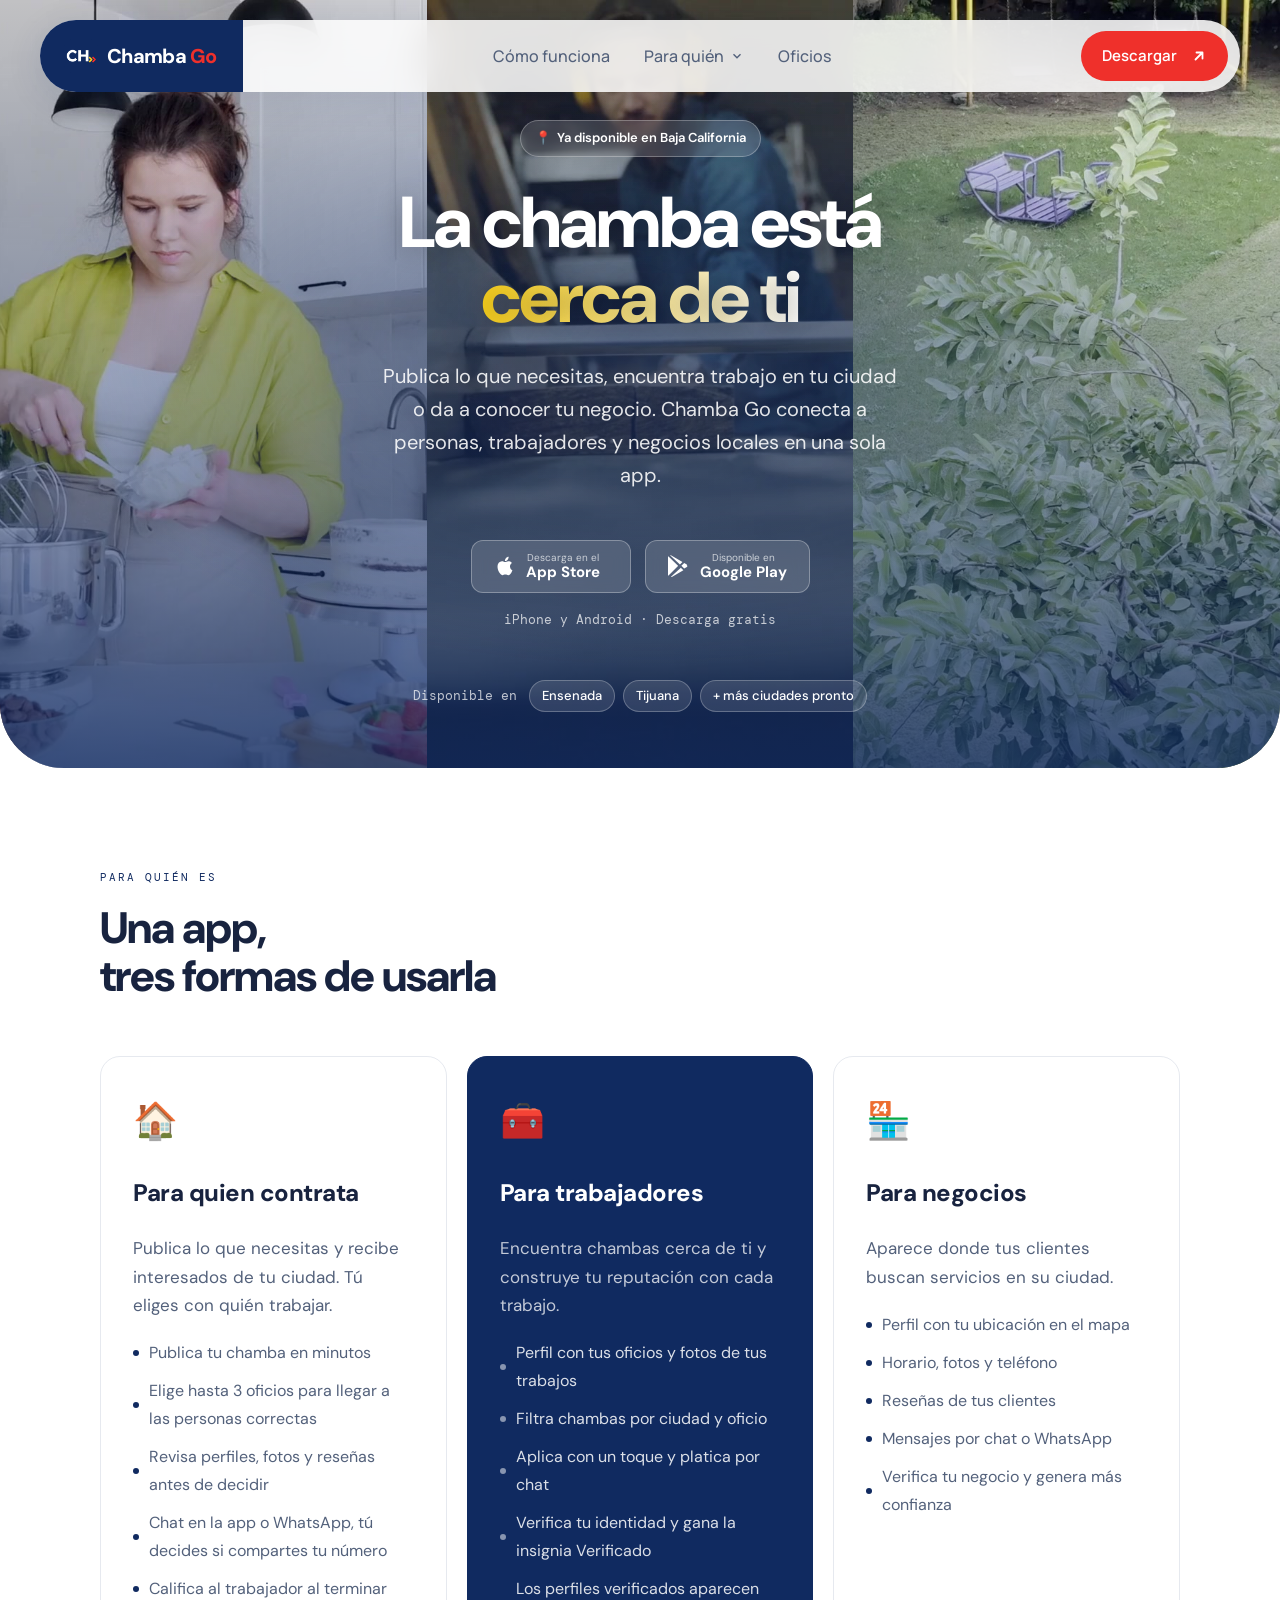
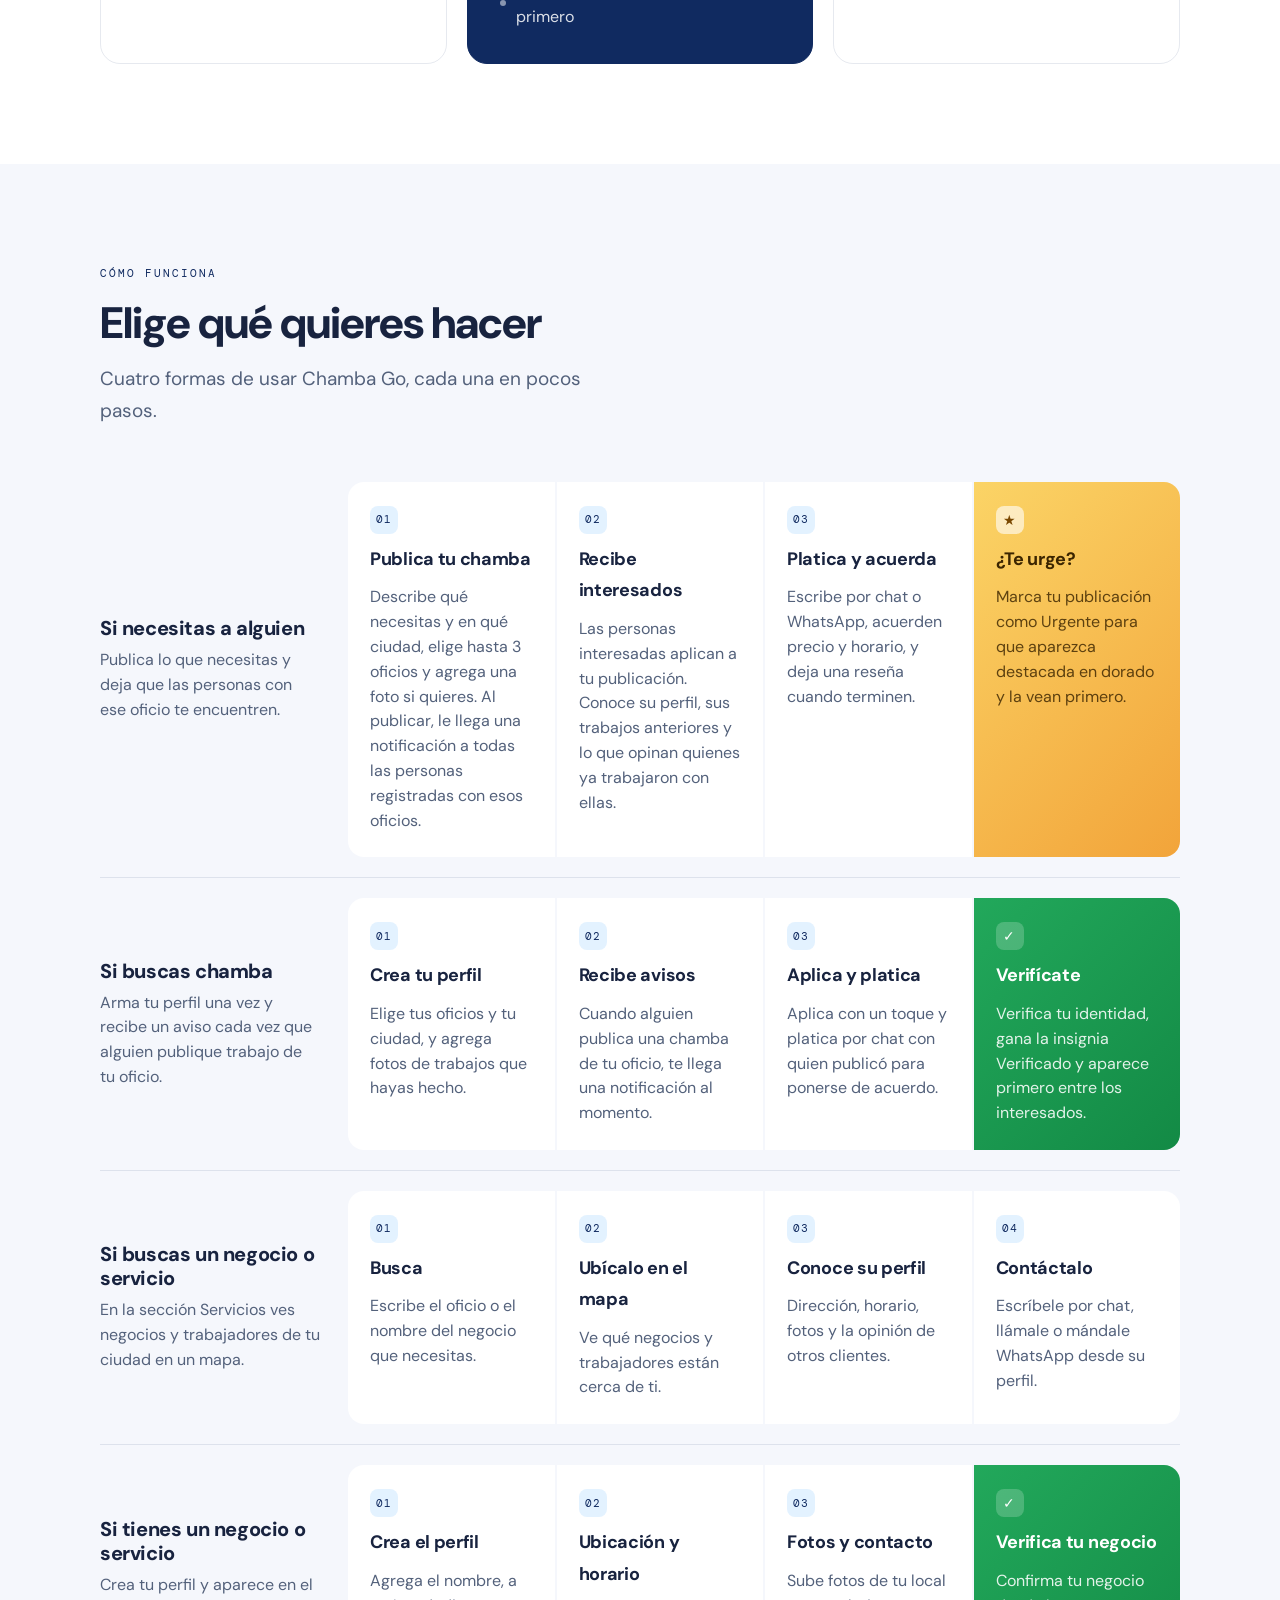
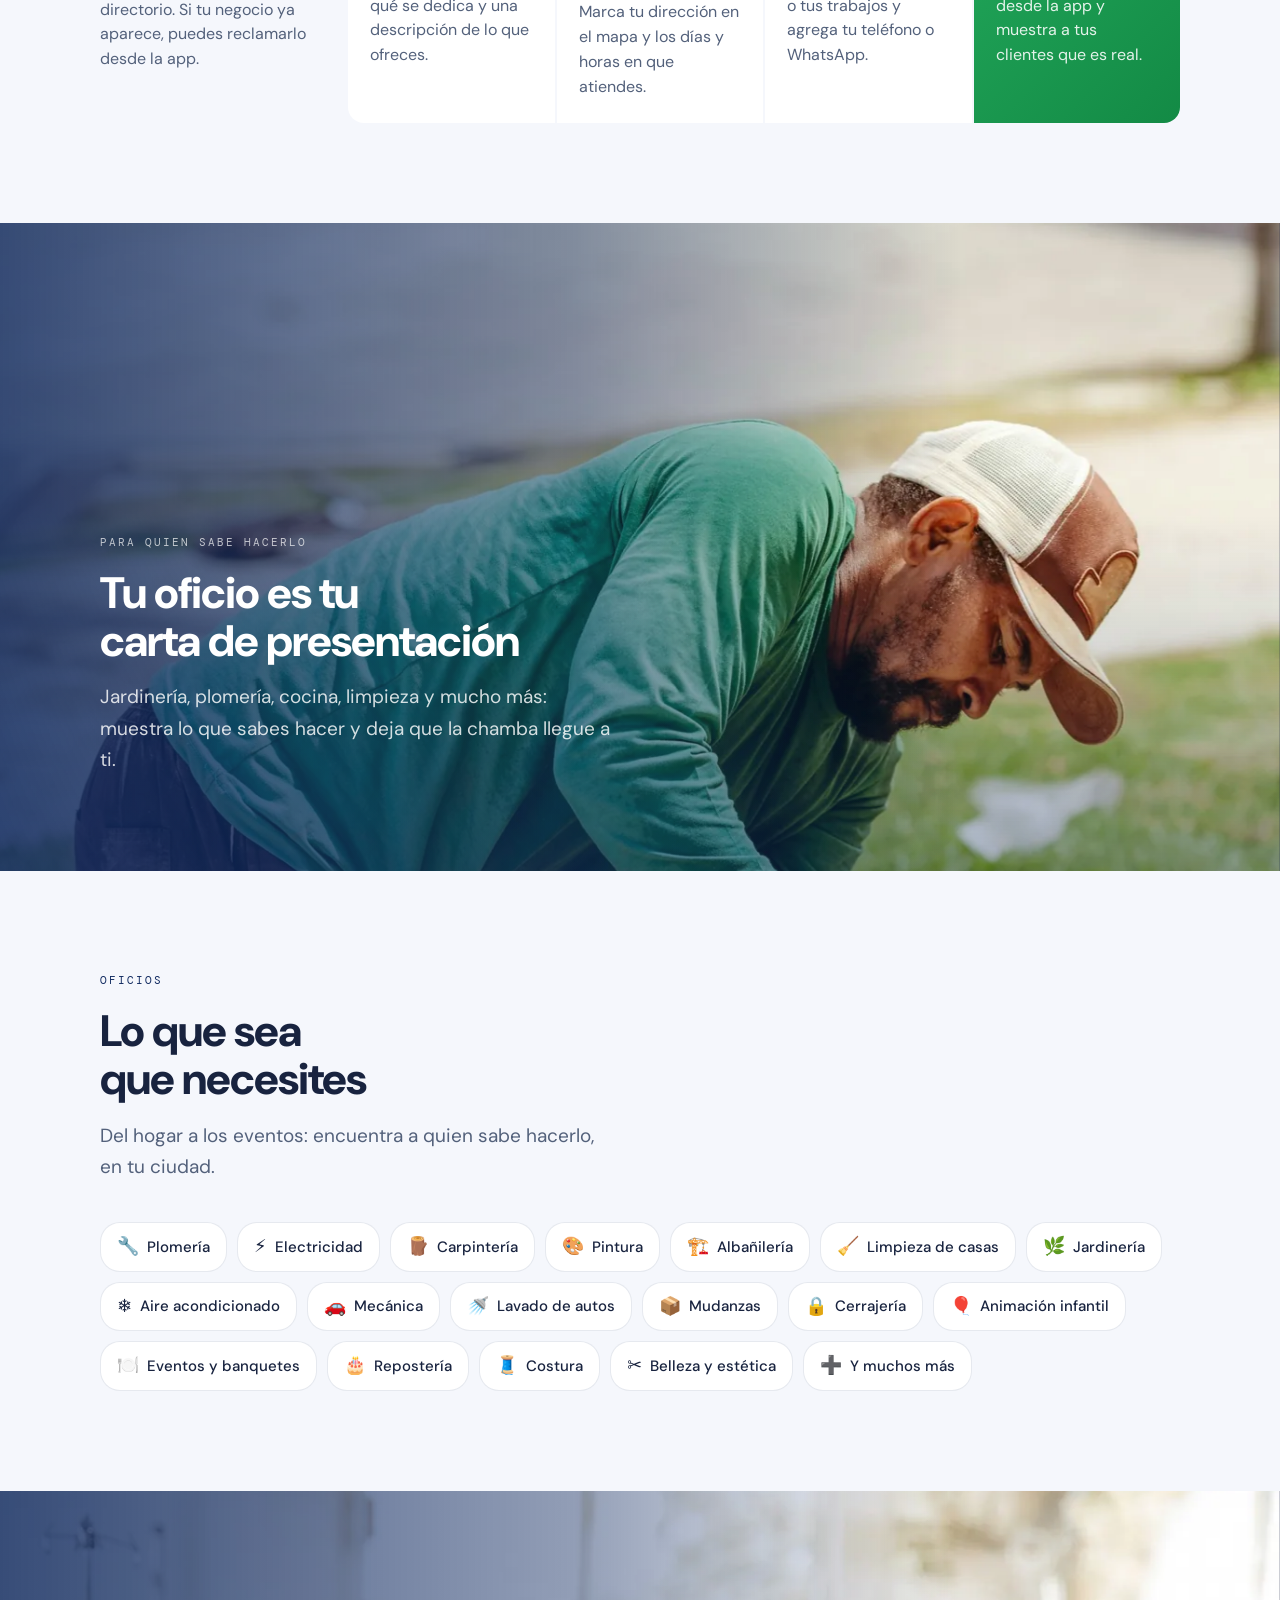
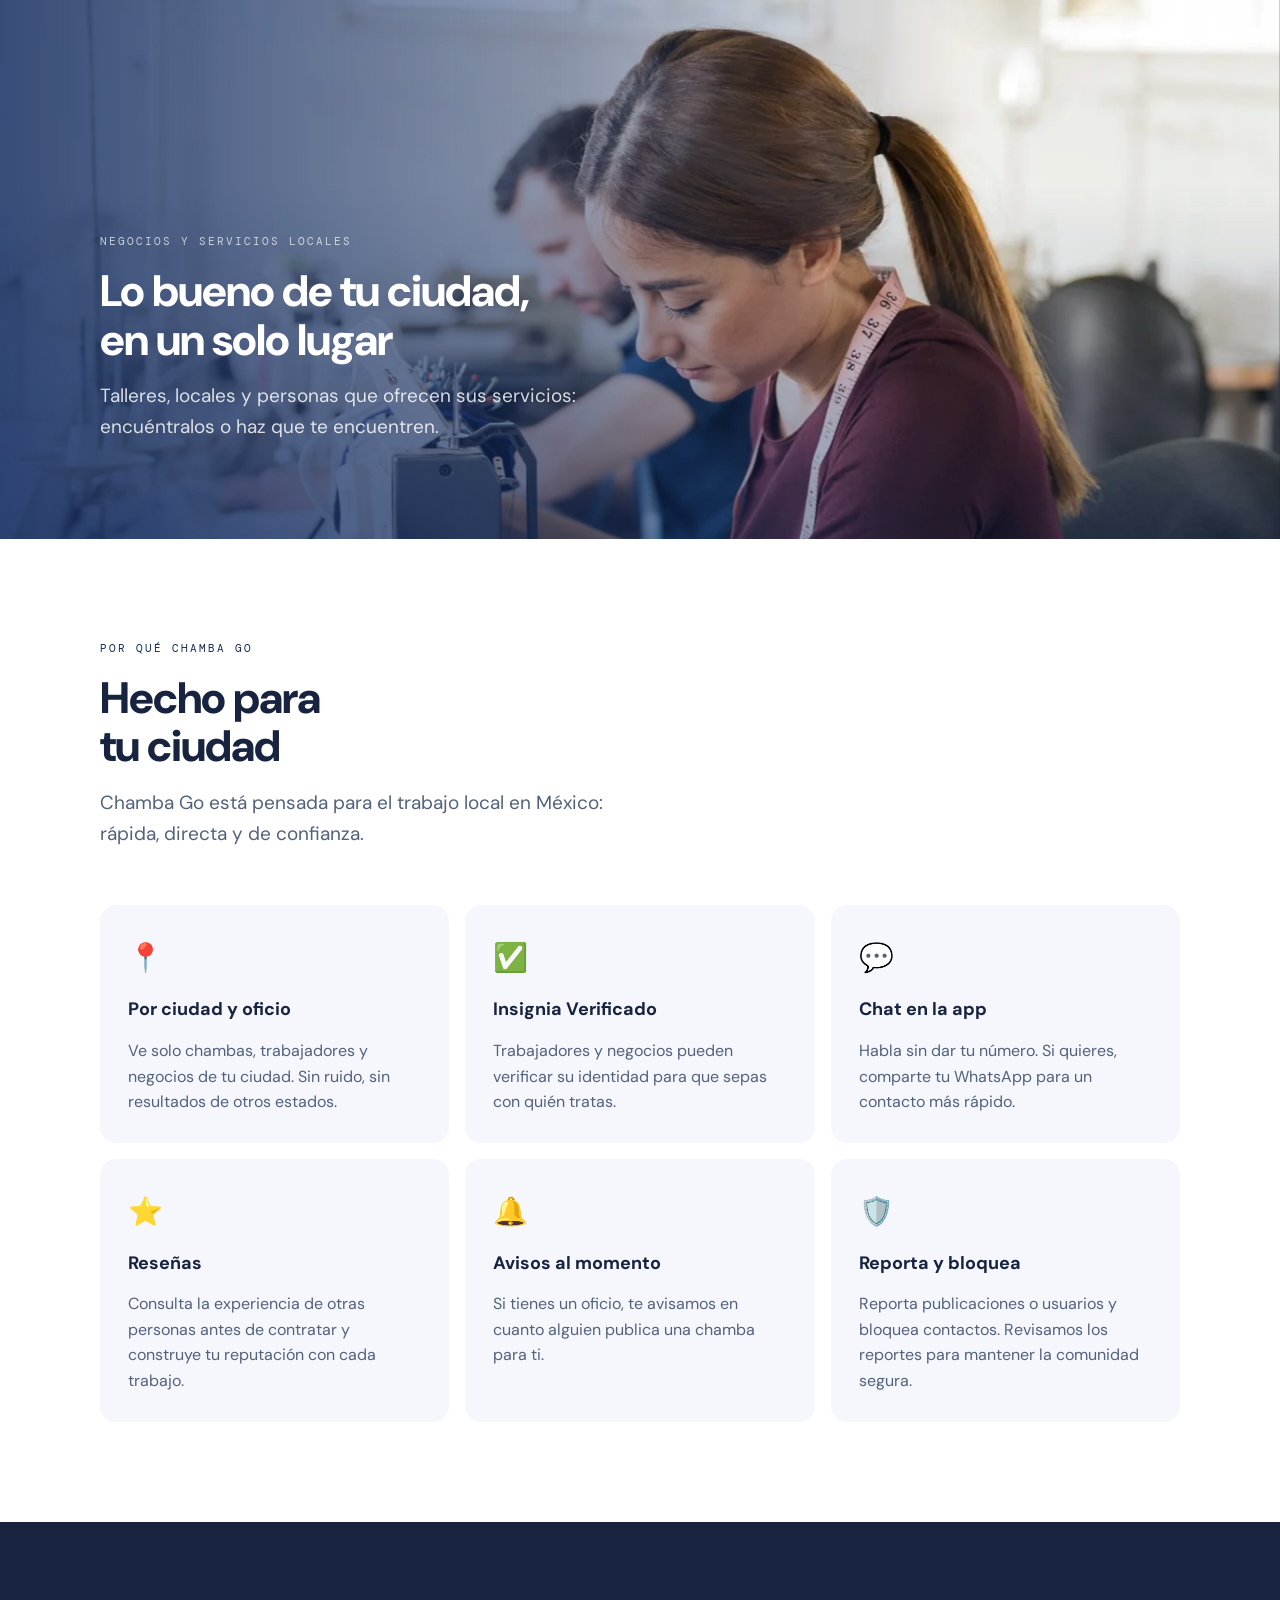
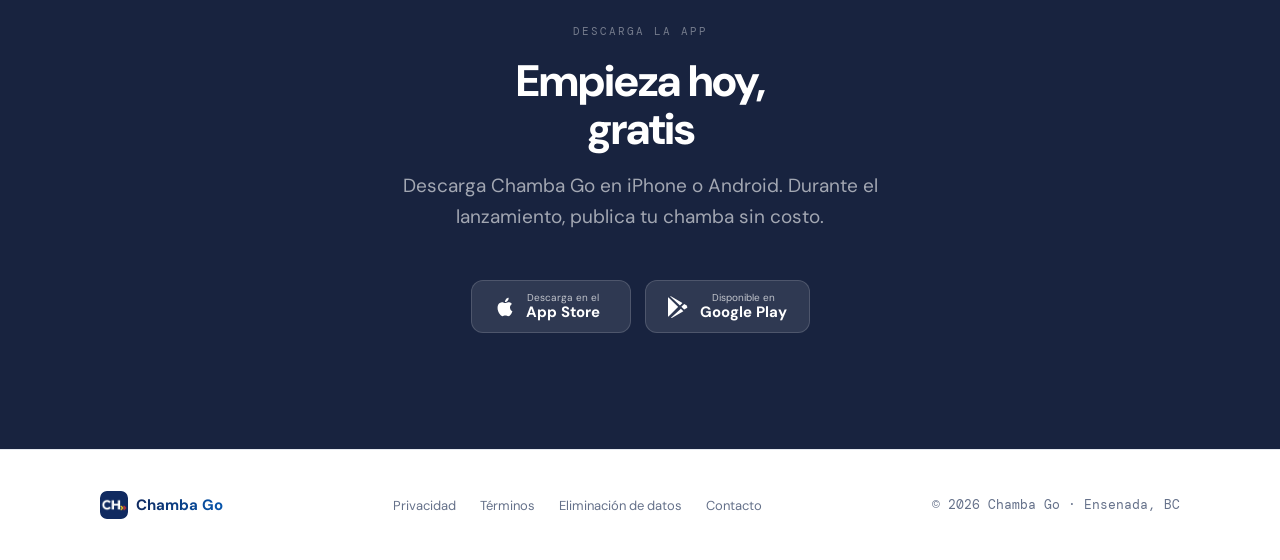
==== commit ec5830e8: "Larger logo" ====
--- a/index.html
+++ b/index.html
@@ -78,7 +78,7 @@
   <header class="landing-header" data-navigation>
     <a href="/" class="landing-brand" aria-label="Chamba Go, inicio">
       <img src="/assets/images/brand/chambita_logo.png" alt="" width="34" height="34" />
-      <span>Chamba Go<span class="brand-dot">.</span></span>
+      <span>Chamba <span class="brand-go">Go</span></span>
     </a>
     <nav class="landing-nav" id="landing-nav" aria-label="Navegación principal">
       <a class="nav-link" href="#como-funciona">Cómo funciona</a>
--- a/assets/css/landing.css
+++ b/assets/css/landing.css
@@ -37,7 +37,10 @@
   inset: 0;
   background:
     radial-gradient(ellipse 70% 60% at 50% 45%, rgba(16, 42, 96, 0.4) 0%, rgba(16, 42, 96, 0) 70%),
-    linear-gradient(180deg, rgba(16, 42, 96, 0.35) 0%, rgba(16, 42, 96, 0.40) 55%, rgba(16, 42, 96, 0.82) 100%);
+    linear-gradient(180deg,
+      rgba(16, 42, 96, 0) 0%,
+      rgba(16, 42, 96, 0.40) 55%,
+      rgba(16, 42, 96, 0.82) 100%);
   pointer-events: none;
 }
 
--- a/assets/css/navigation.css
+++ b/assets/css/navigation.css
@@ -7,12 +7,12 @@
   z-index: 100;
   max-width: 1200px;
   min-height: 72px;
-  padding: 10px 12px 10px 24px;
+  padding: 0 12px 0 0;
   display: flex;
   align-items: center;
   justify-content: space-between;
   gap: 20px;
-  border: 1px solid rgba(255, 255, 255, 0.7);
+  border: 0;
   border-radius: 999px;
   background: rgba(255, 255, 255, 0.95);
   box-shadow: 0 8px 36px rgba(16, 42, 96, 0.12);
@@ -41,8 +41,12 @@
   align-items: center;
   gap: 9px;
   text-decoration: none;
-  color: var(--text);
+  color: #fff;
   flex-shrink: 0;
+  align-self: stretch;
+  padding: 14px 26px 14px 24px;
+  border-radius: 999px 0 0 999px;
+  background: var(--brand-blue);
 }
 
 .landing-brand img {
@@ -57,7 +61,7 @@
   letter-spacing: -0.7px;
 }
 
-.brand-dot {
+.landing-brand .brand-go {
   color: var(--brand-red);
 }
 
@@ -114,7 +118,7 @@
   justify-content: center;
   gap: 14px;
   padding: 12px 21px;
-  background: var(--accent);
+  background: var(--brand-red);
   border-radius: 999px;
   color: #fff;
   text-decoration: none;
@@ -127,7 +131,8 @@
 }
 
 .download-link:hover {
-  background: var(--brand-blue-hover);
+  background: var(--brand-red);
+  filter: brightness(0.9);
   transform: translateY(-1px);
   text-decoration: none;
 }
@@ -301,8 +306,12 @@
     --nav-offset: 12px;
     inset-inline: 12px;
     min-height: 64px;
-    padding: 9px 10px 9px 16px;
+    padding: 0 10px 0 0;
     gap: 8px;
+  }
+
+  .landing-brand {
+    padding: 12px 16px;
   }
 
   .landing-brand > span {
@@ -376,12 +385,13 @@
   }
 }
 
-@media (max-width: 370px) {
+@media (max-width: 400px) {
   .landing-brand > span {
     font-size: 16px;
   }
 
   .landing-brand {
+    padding-inline: 12px;
     gap: 5px;
   }
 
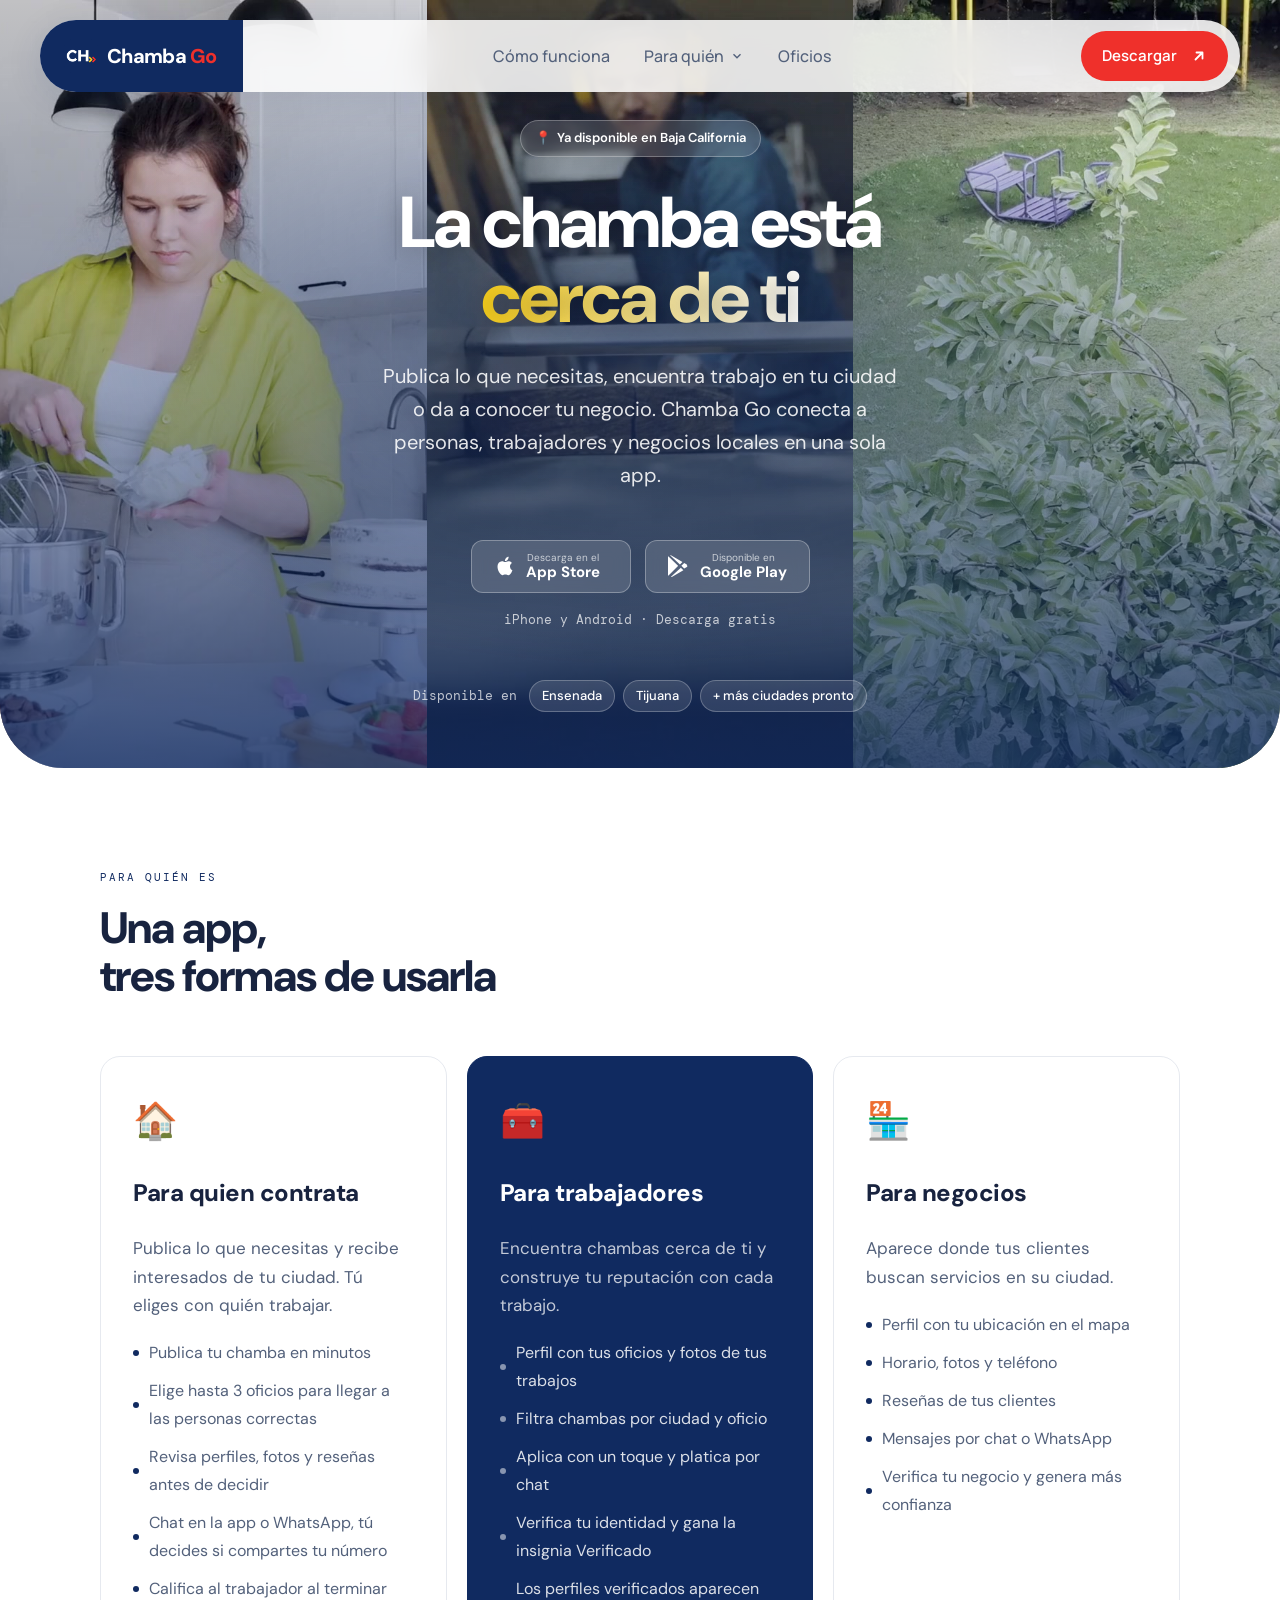
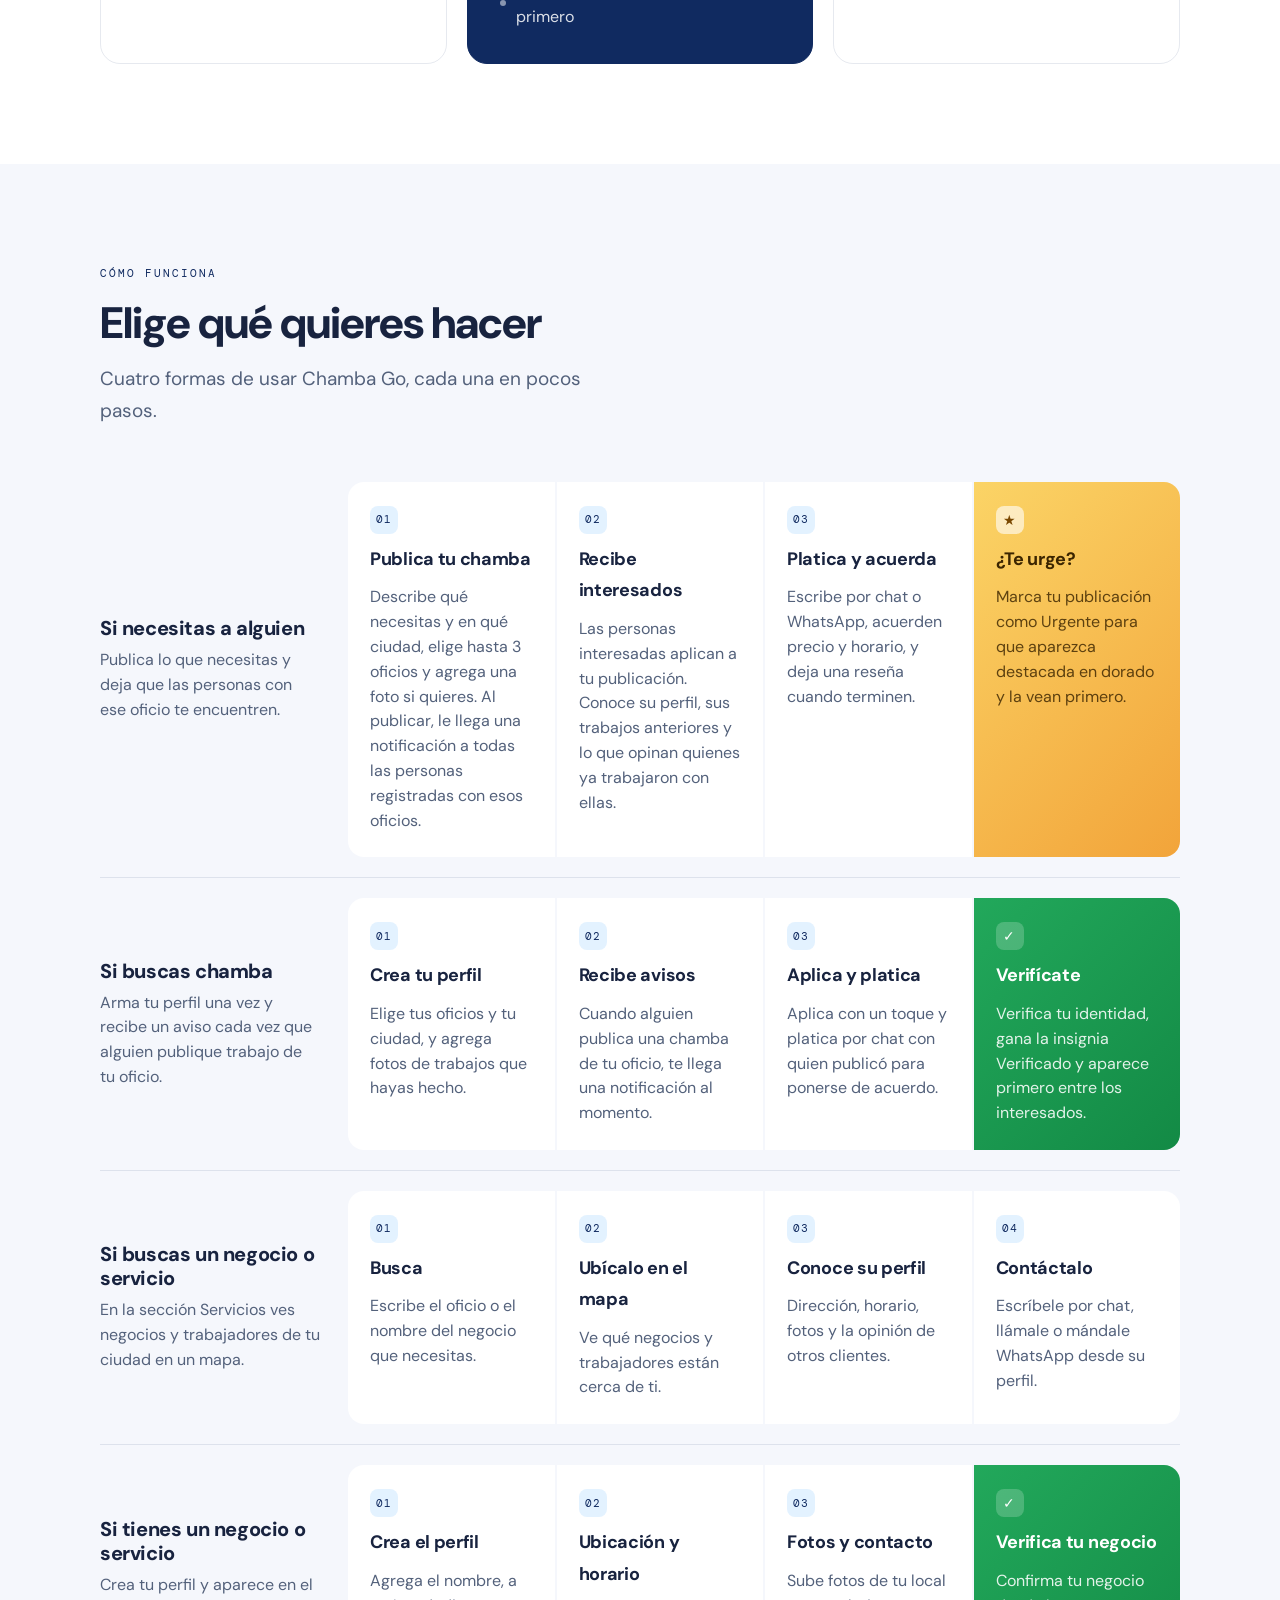
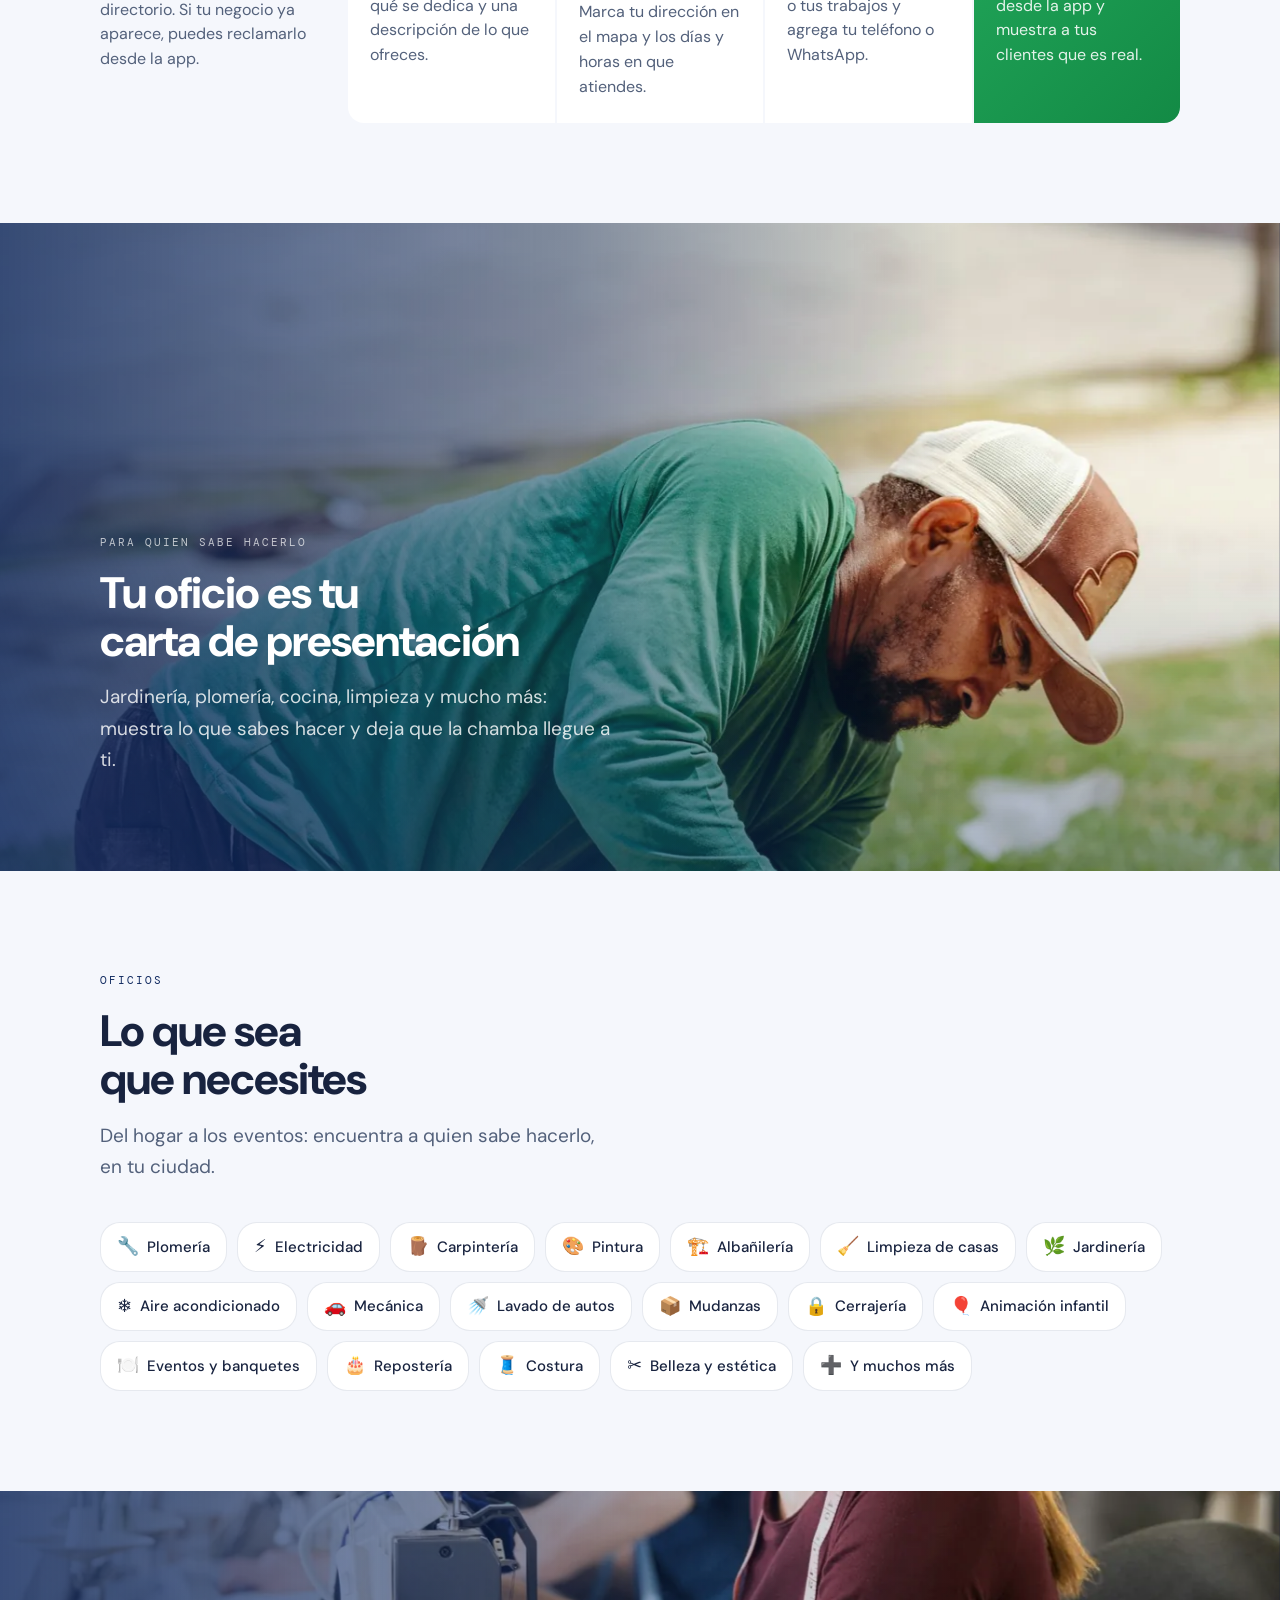
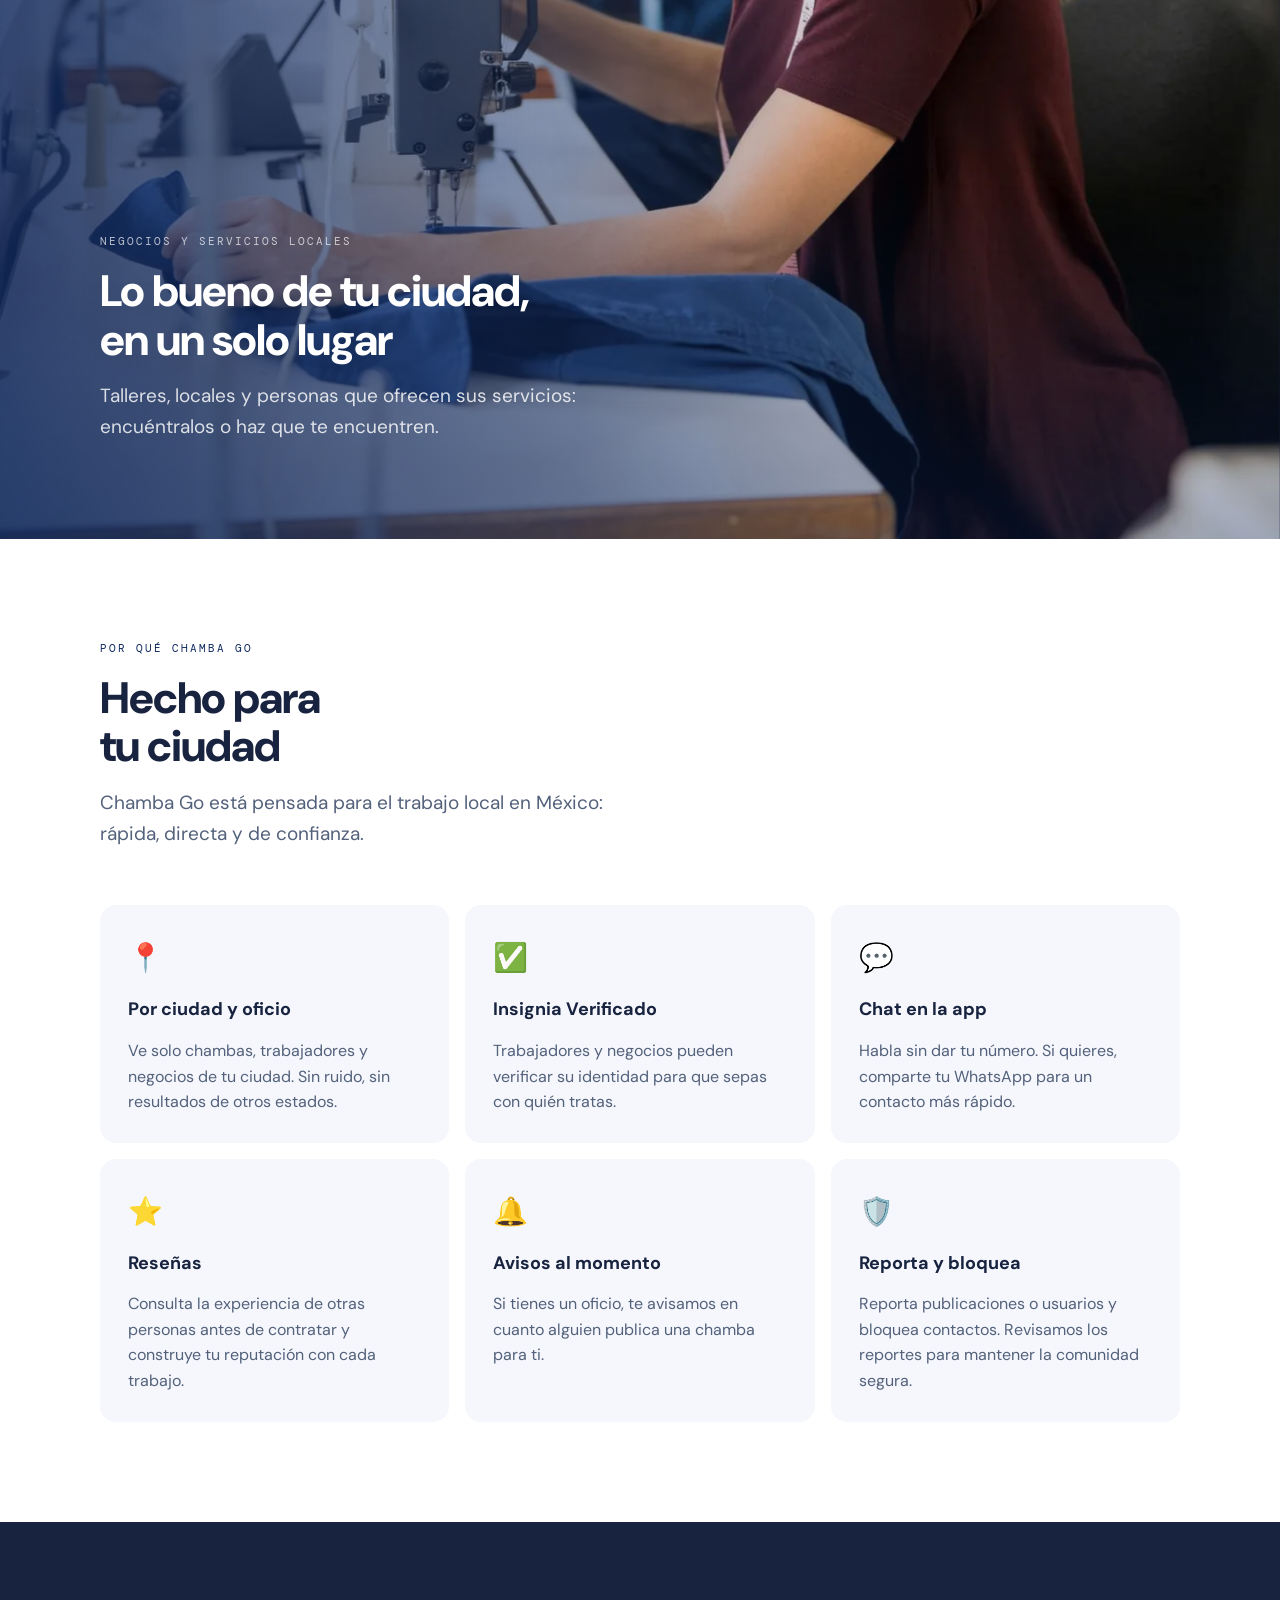
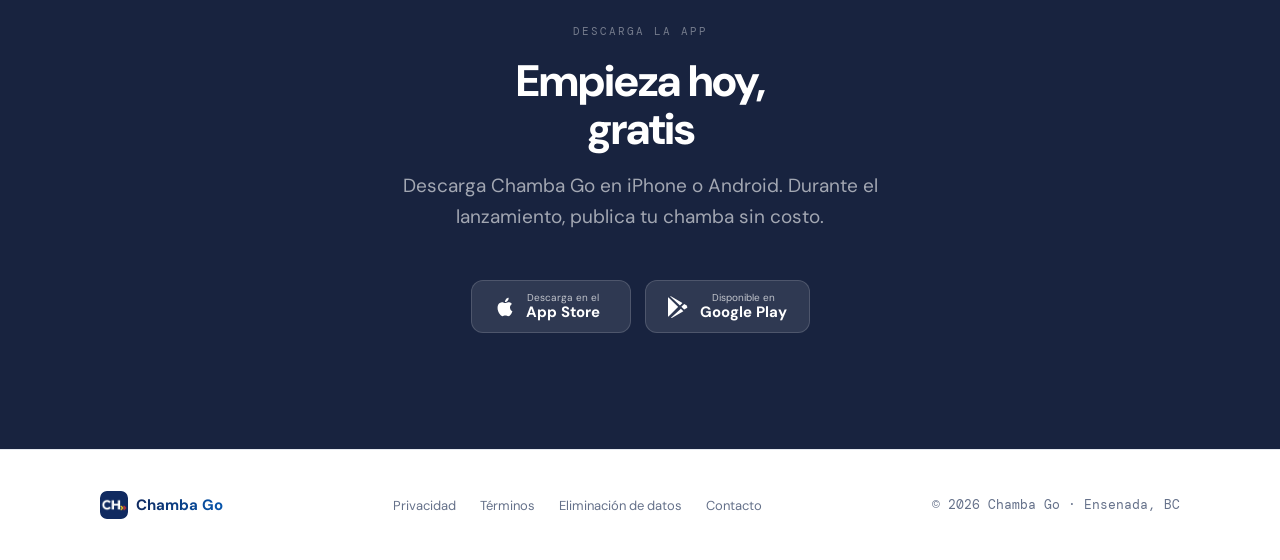
==== commit 0f809a52: "Bigger logo" ====
--- a/index.html
+++ b/index.html
@@ -77,7 +77,7 @@
   <a class="skip-link" href="#contenido">Saltar al contenido</a>
   <header class="landing-header" data-navigation>
     <a href="/" class="landing-brand" aria-label="Chamba Go, inicio">
-      <img src="/assets/images/brand/chambita_logo.png" alt="" width="34" height="34" />
+      <img src="/assets/images/brand/chambita_logo.png" alt="" width="70" height="70" />
       <span>Chamba <span class="brand-go">Go</span></span>
     </a>
     <nav class="landing-nav" id="landing-nav" aria-label="Navegación principal">
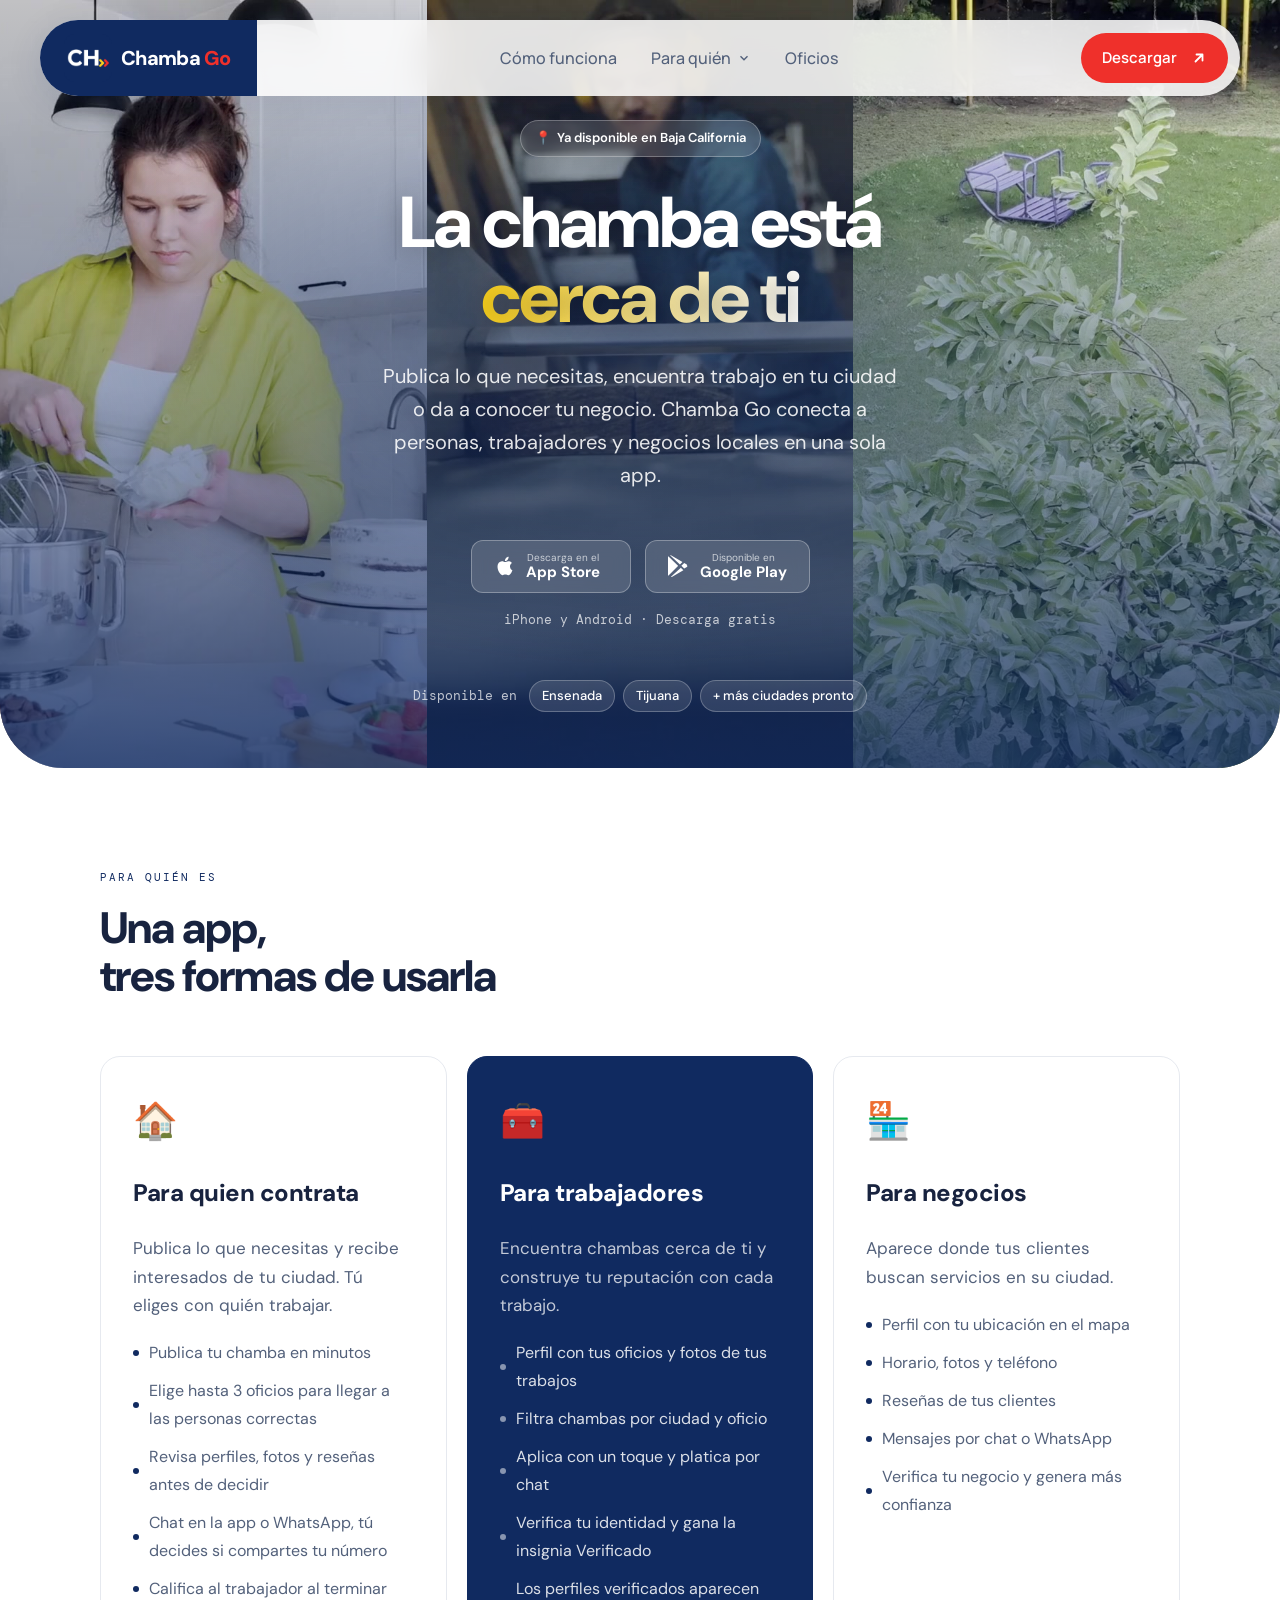
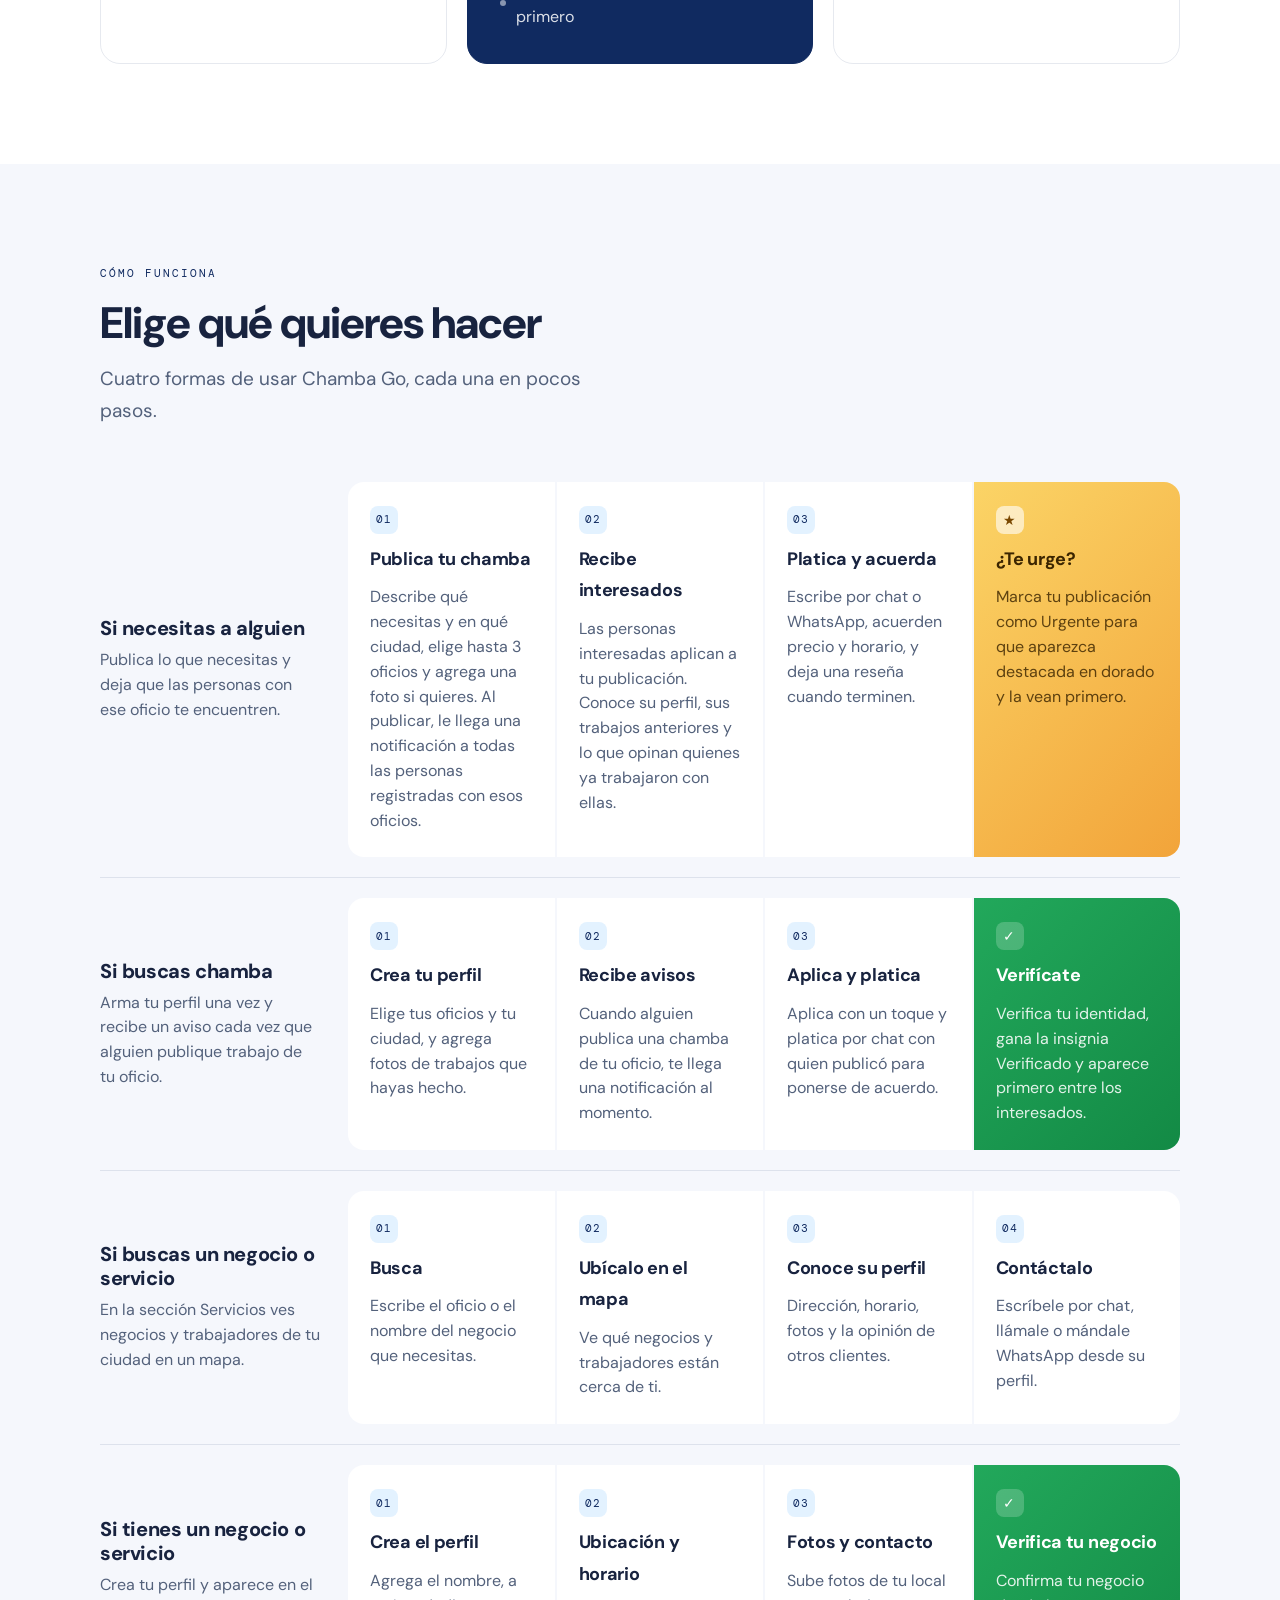
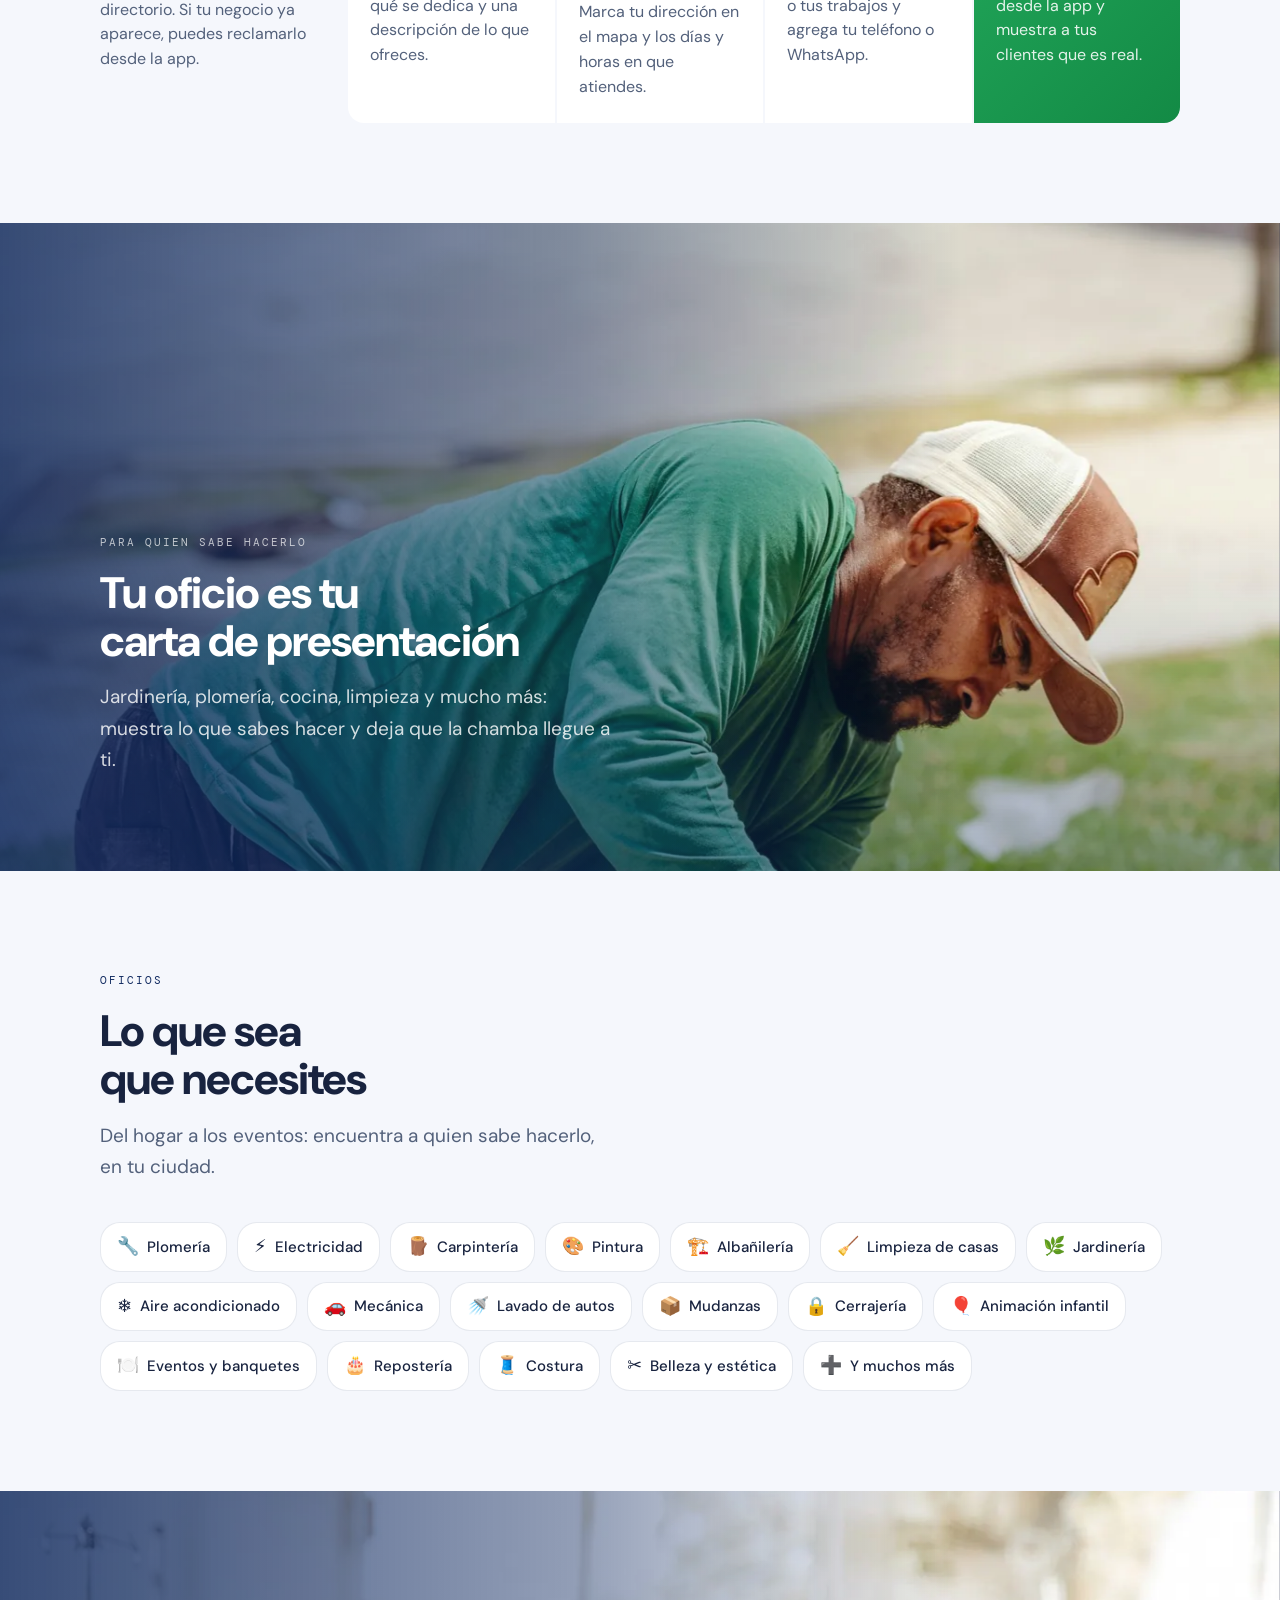
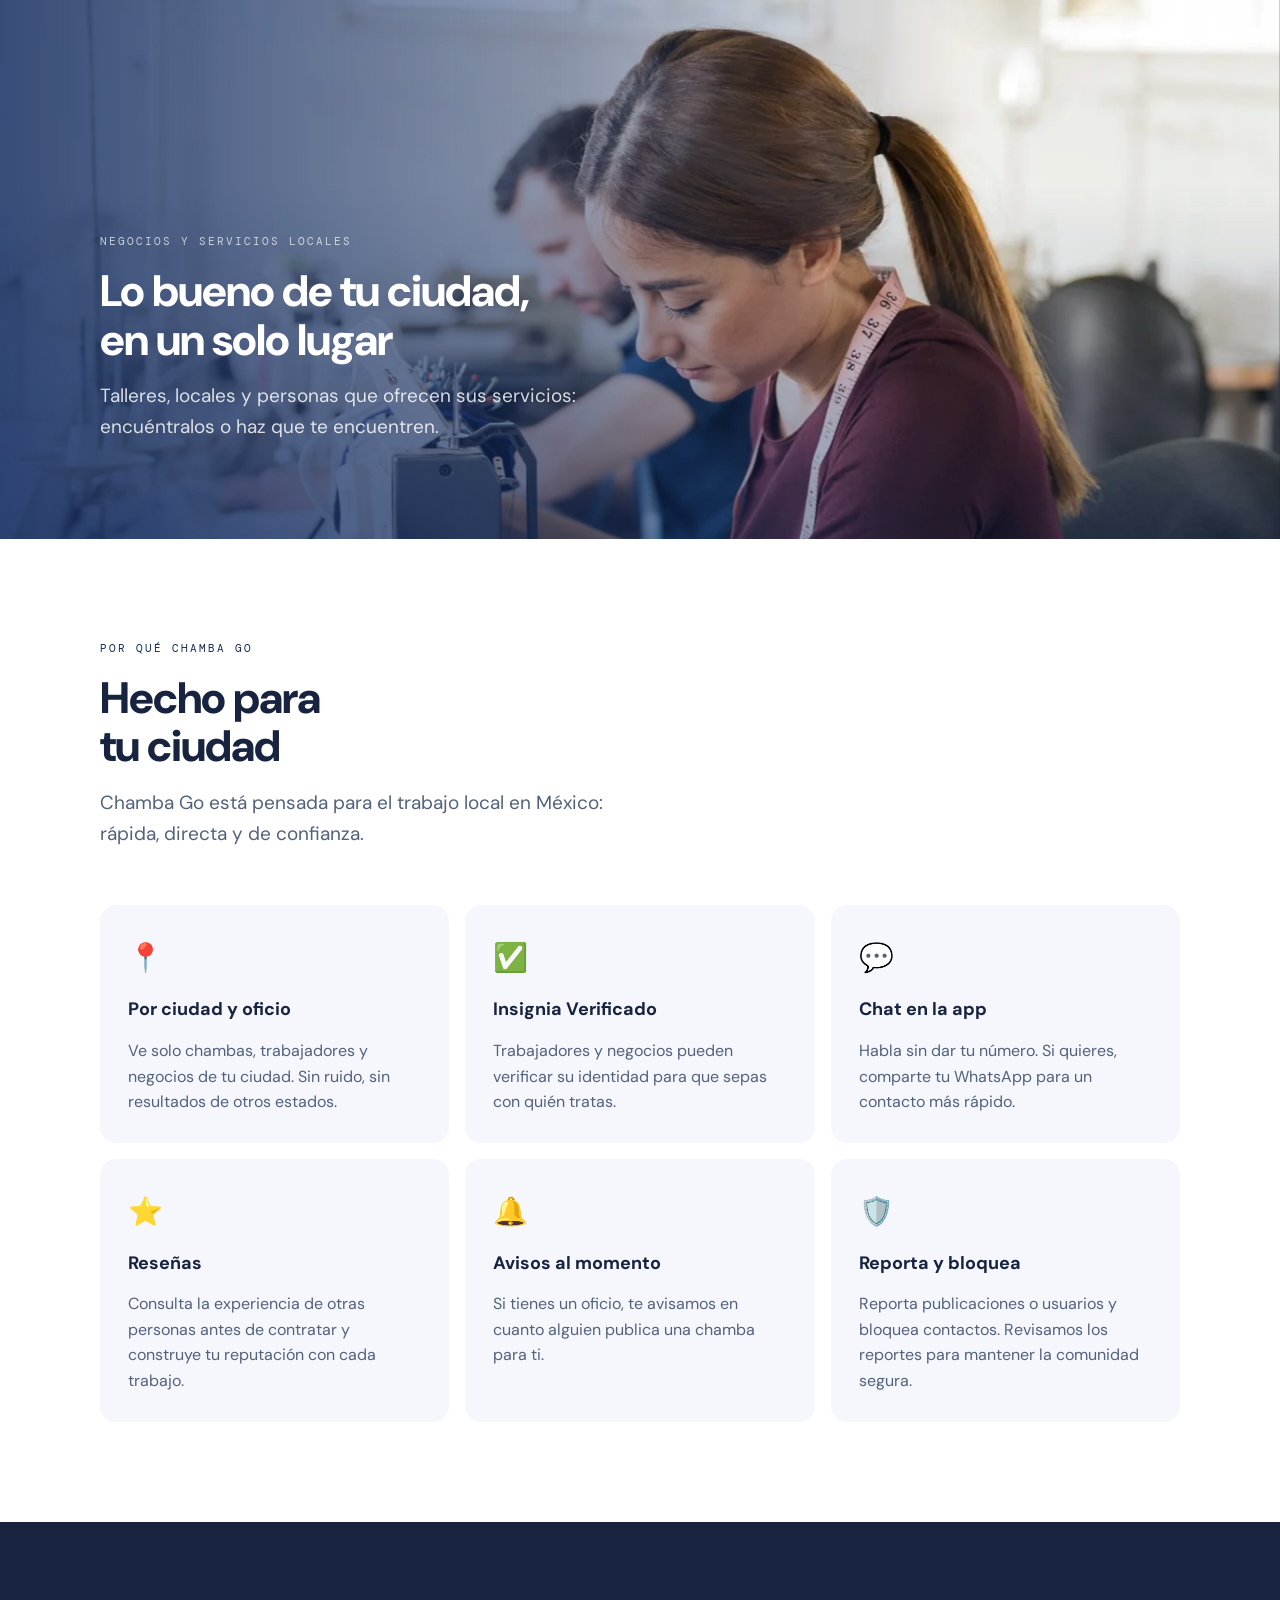
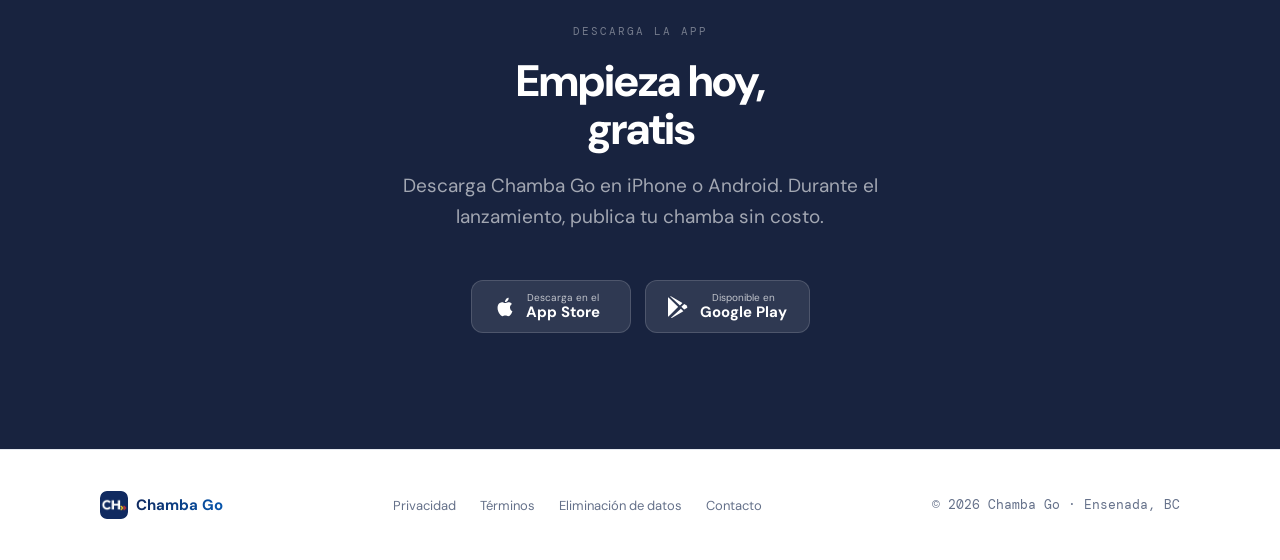
==== commit be5e90ce: "Bigger logo" ====
--- a/index.html
+++ b/index.html
@@ -77,7 +77,7 @@
   <a class="skip-link" href="#contenido">Saltar al contenido</a>
   <header class="landing-header" data-navigation>
     <a href="/" class="landing-brand" aria-label="Chamba Go, inicio">
-      <img src="/assets/images/brand/chambita_logo.png" alt="" width="70" height="70" />
+      <img src="/assets/images/brand/chambita_logo.png" alt="" width="48" height="48" />
       <span>Chamba <span class="brand-go">Go</span></span>
     </a>
     <nav class="landing-nav" id="landing-nav" aria-label="Navegación principal">
--- a/assets/css/navigation.css
+++ b/assets/css/navigation.css
@@ -50,12 +50,12 @@
 }
 
 .landing-brand img {
-  width: 34px;
-  height: 34px;
+  width: 48px;
+  height: 48px;
   border-radius: 10px;
 }
 
-.landing-brand > span {
+.landing-brand>span {
   font-size: 20px;
   font-weight: 800;
   letter-spacing: -0.7px;
@@ -314,13 +314,13 @@
     padding: 12px 16px;
   }
 
-  .landing-brand > span {
+  .landing-brand>span {
     font-size: 18px;
   }
 
   .landing-brand img {
-    width: 30px;
-    height: 30px;
+    width: 40px;
+    height: 40px;
   }
 
   .download-link {
@@ -386,7 +386,7 @@
 }
 
 @media (max-width: 400px) {
-  .landing-brand > span {
+  .landing-brand>span {
     font-size: 16px;
   }
 
@@ -401,6 +401,7 @@
 }
 
 @media (prefers-reduced-motion: reduce) {
+
   .landing-header,
   .landing-header * {
     transition: none;
